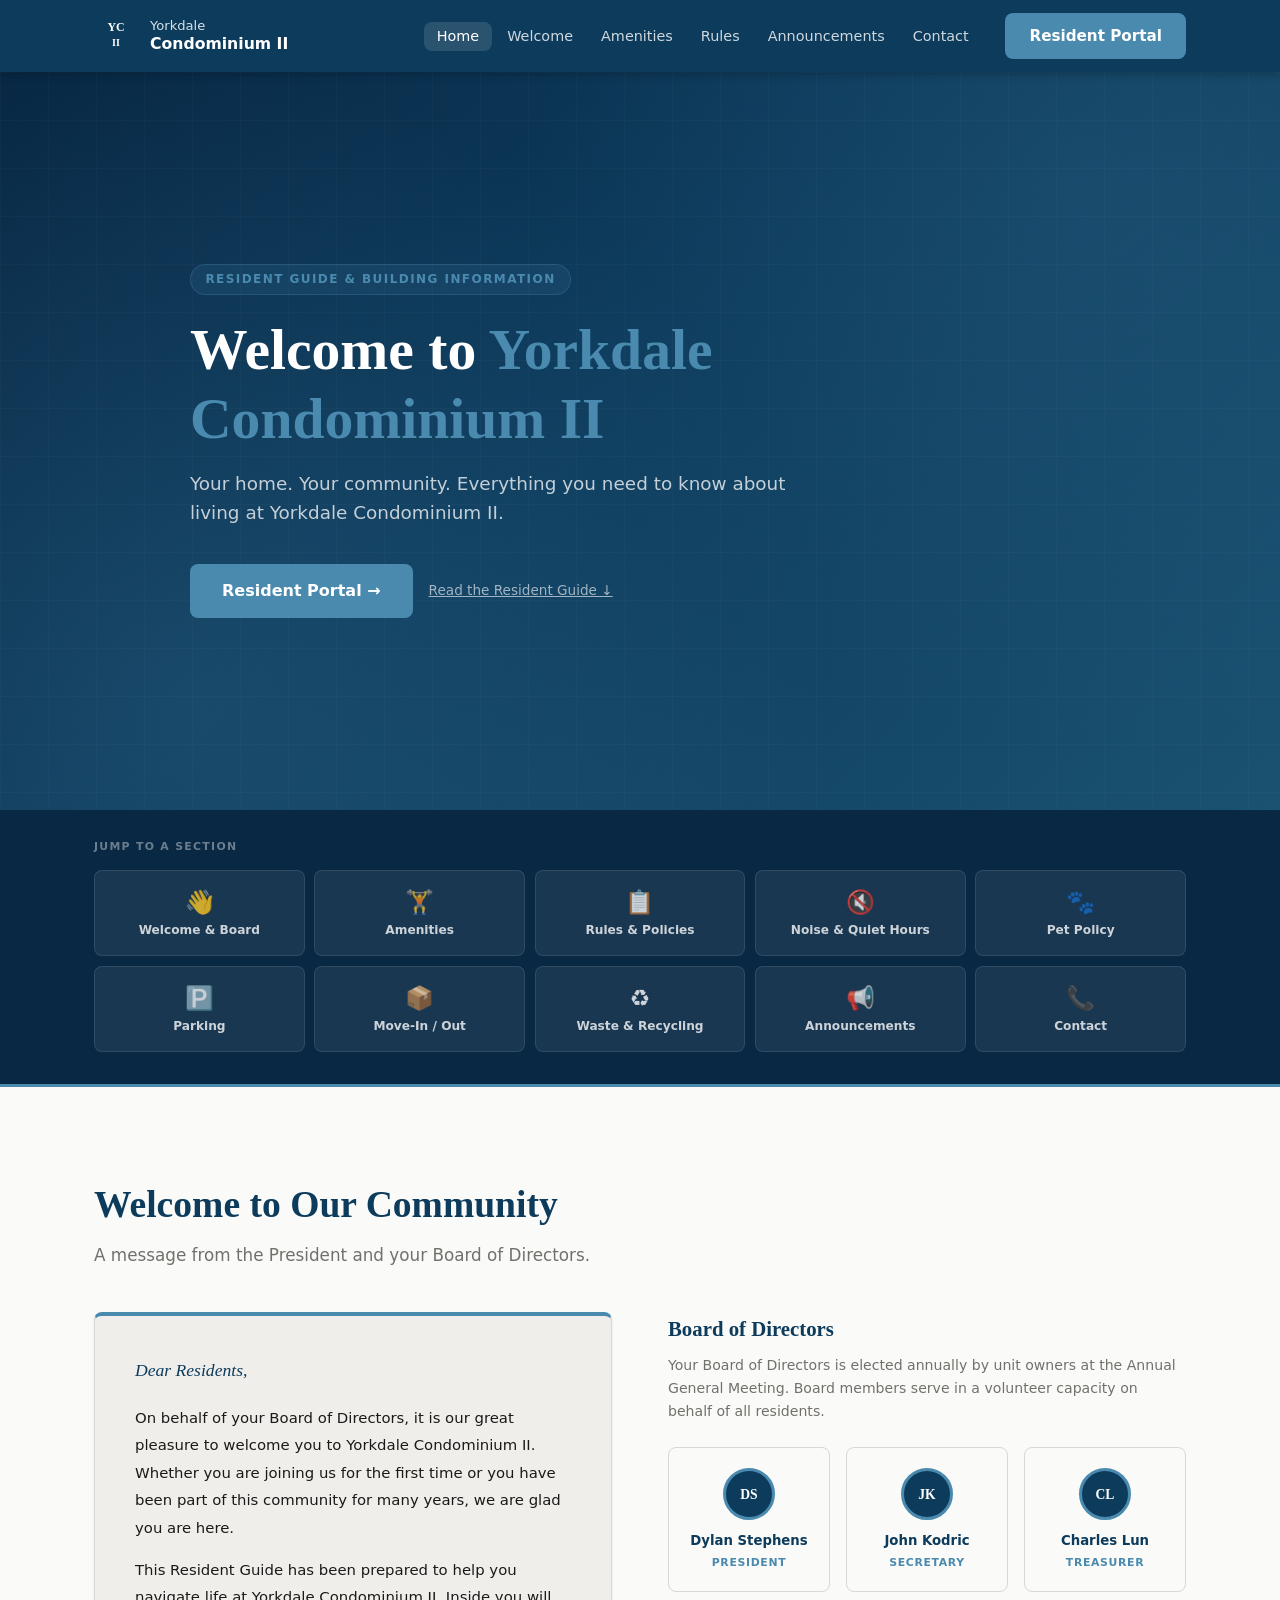
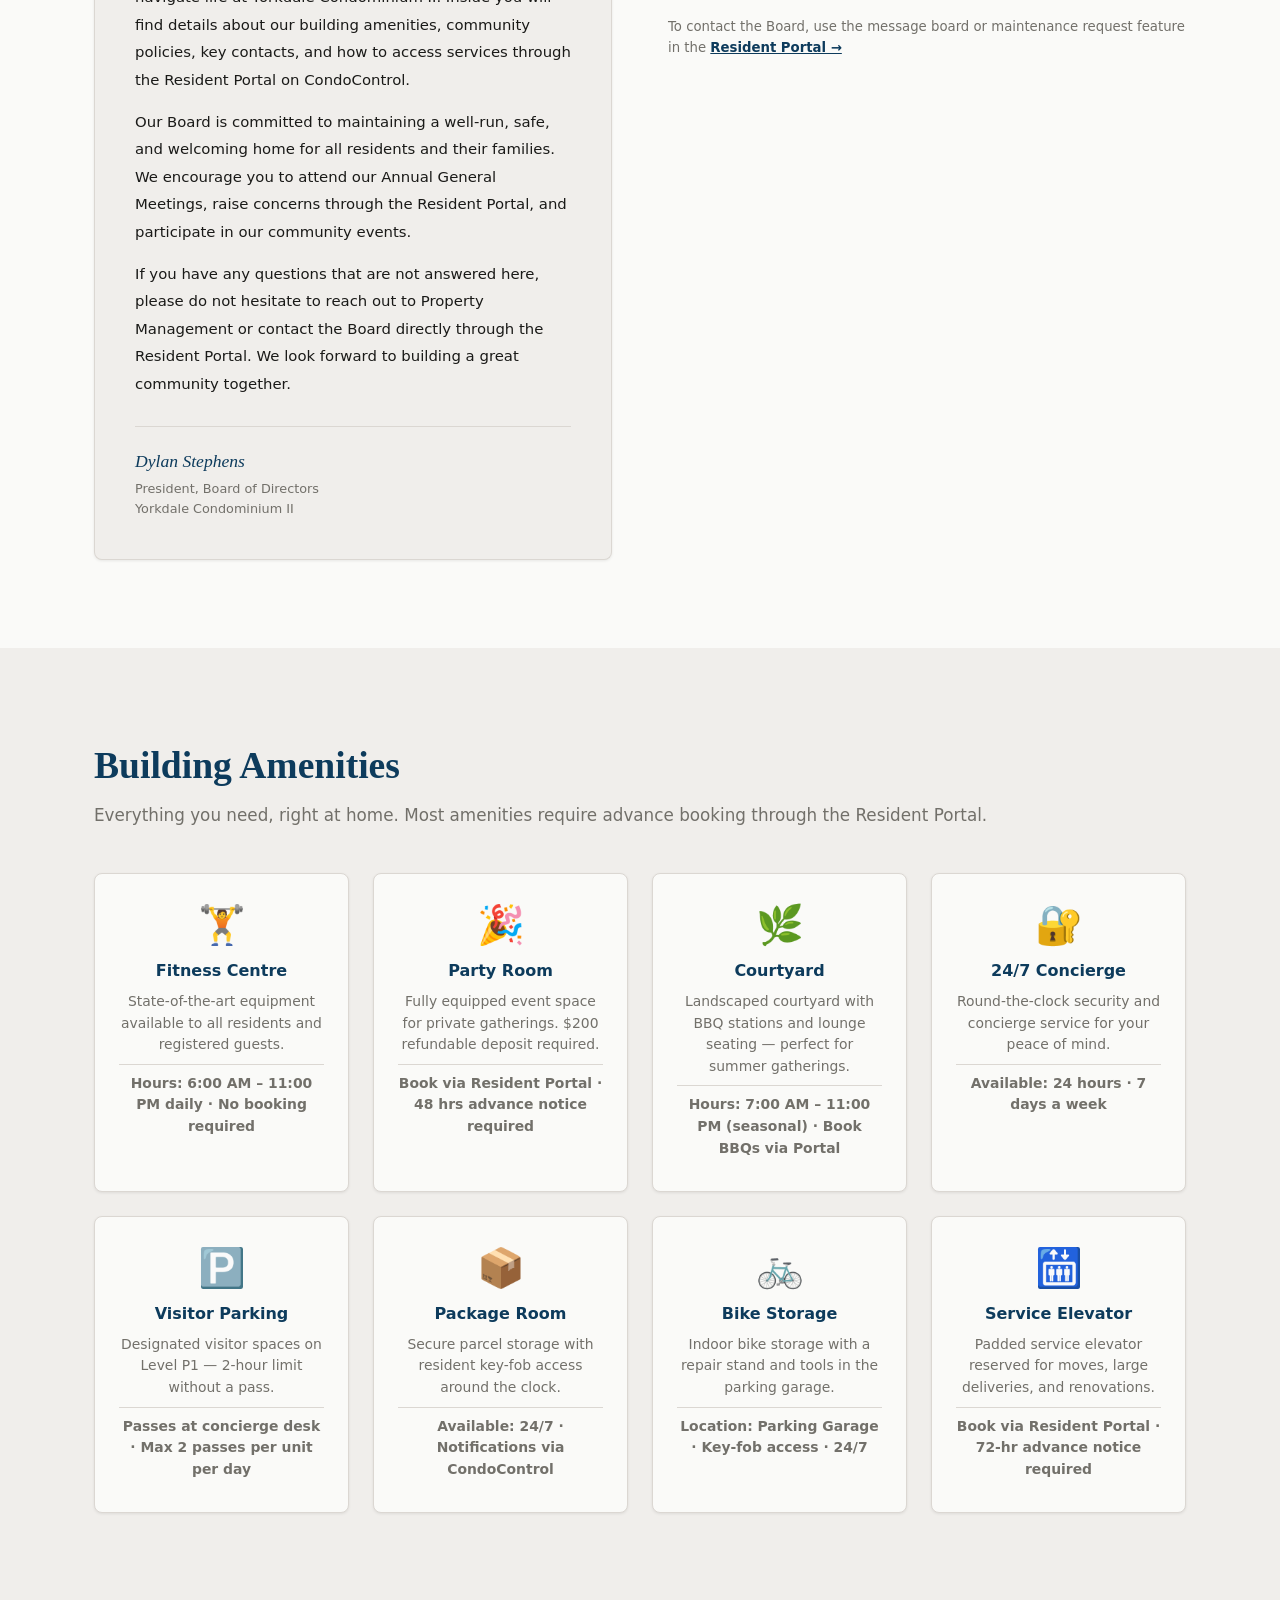
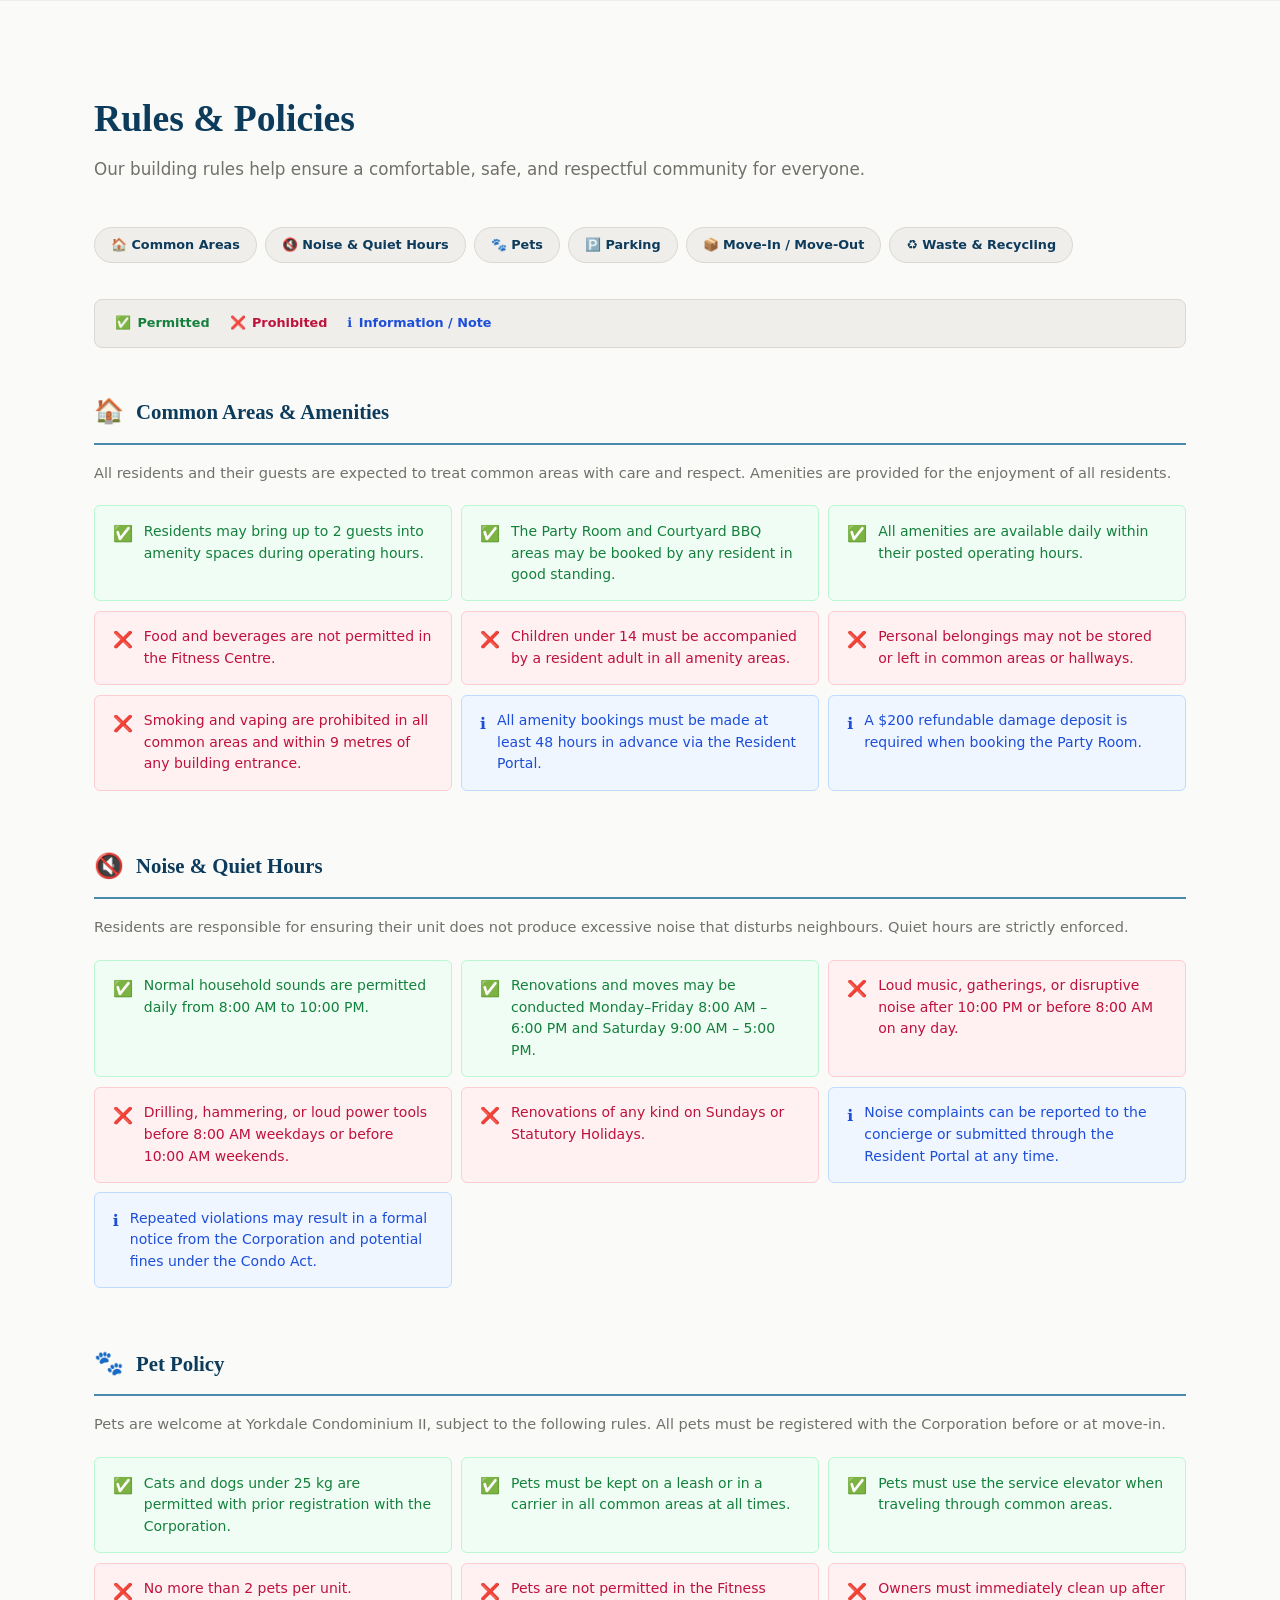
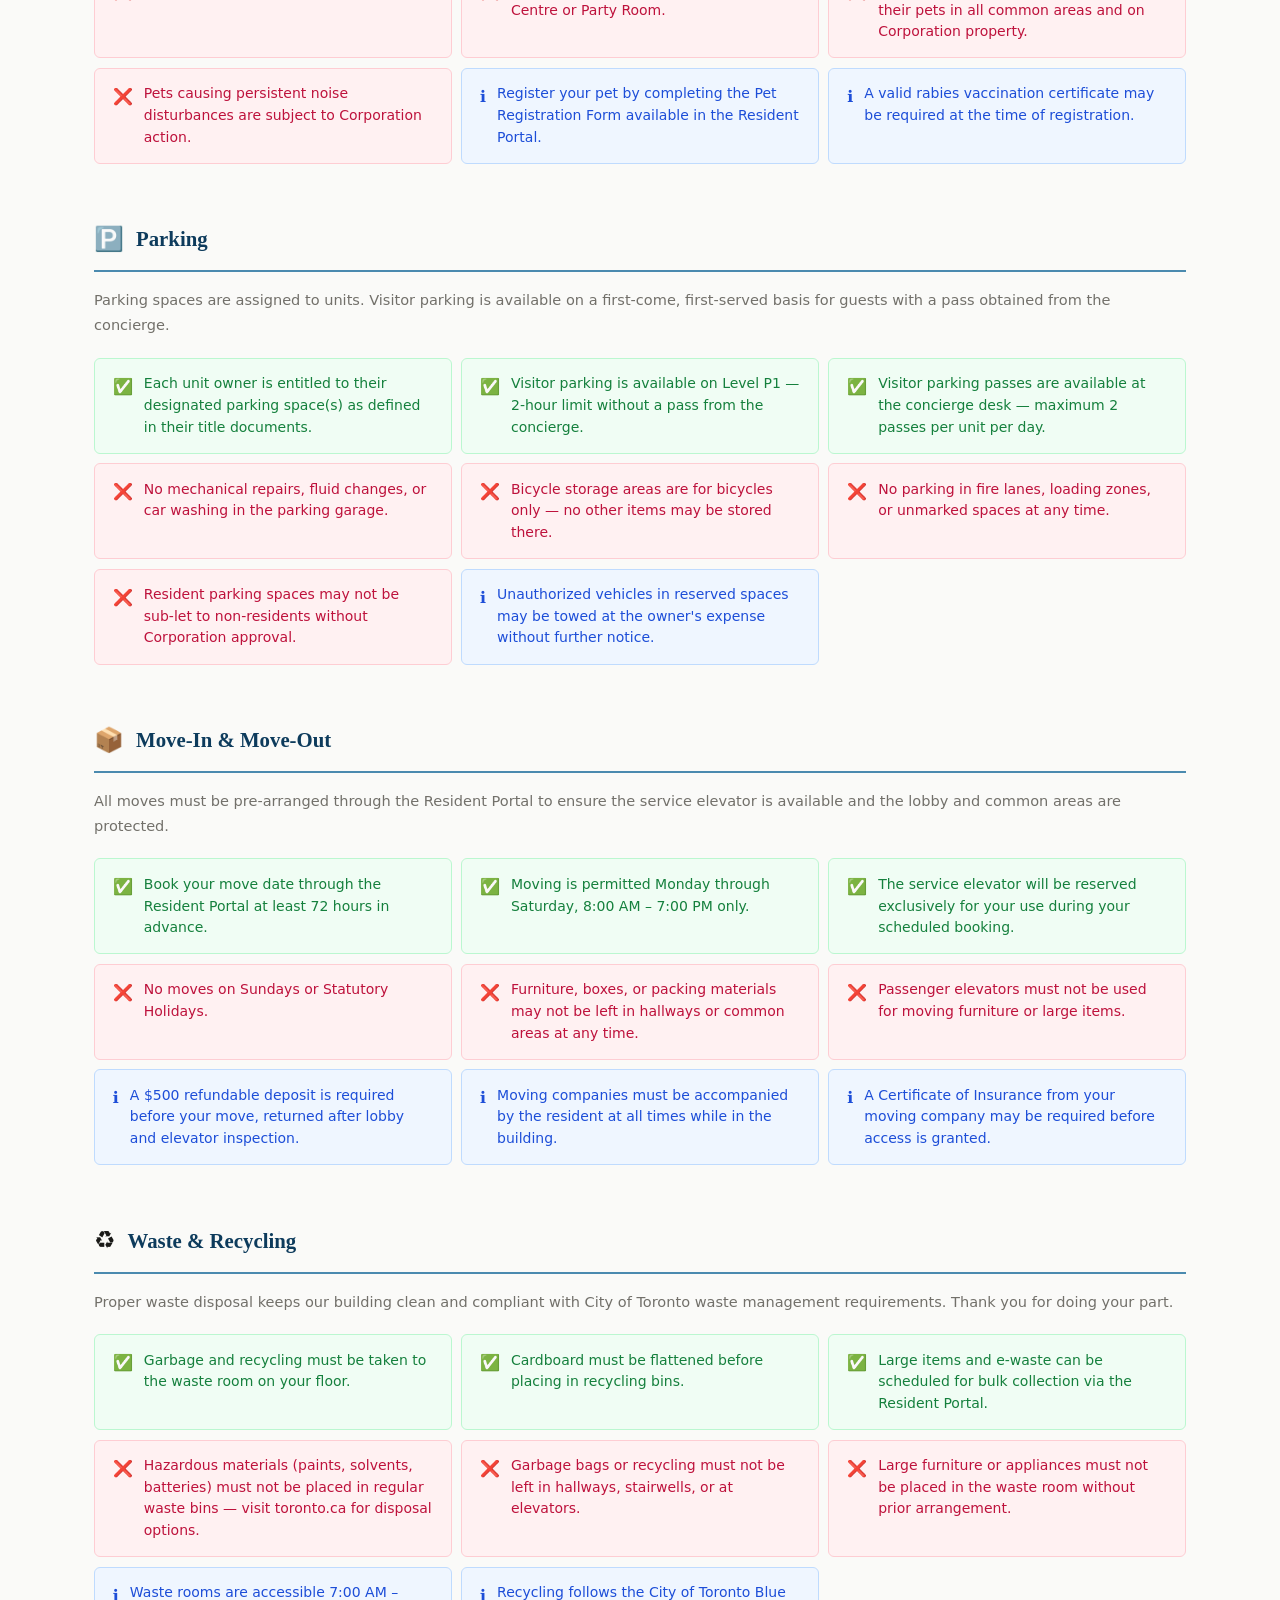
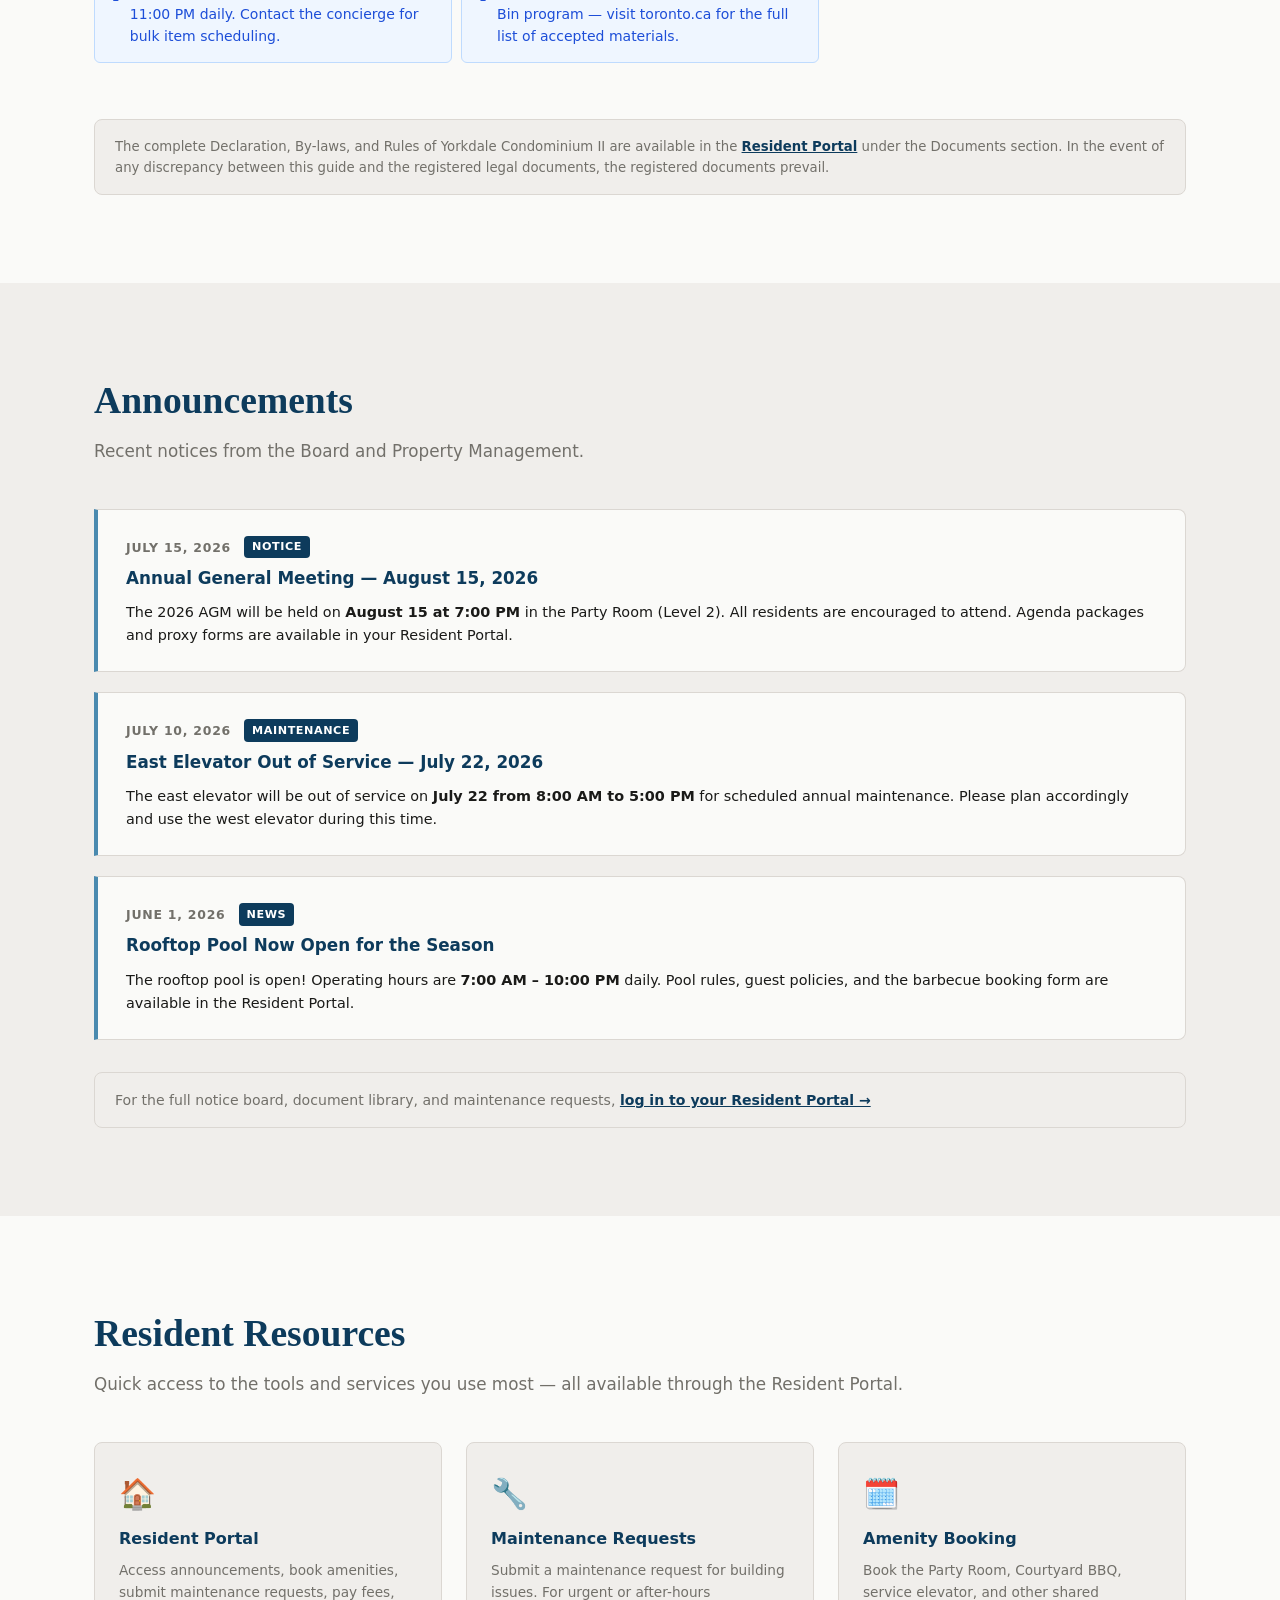
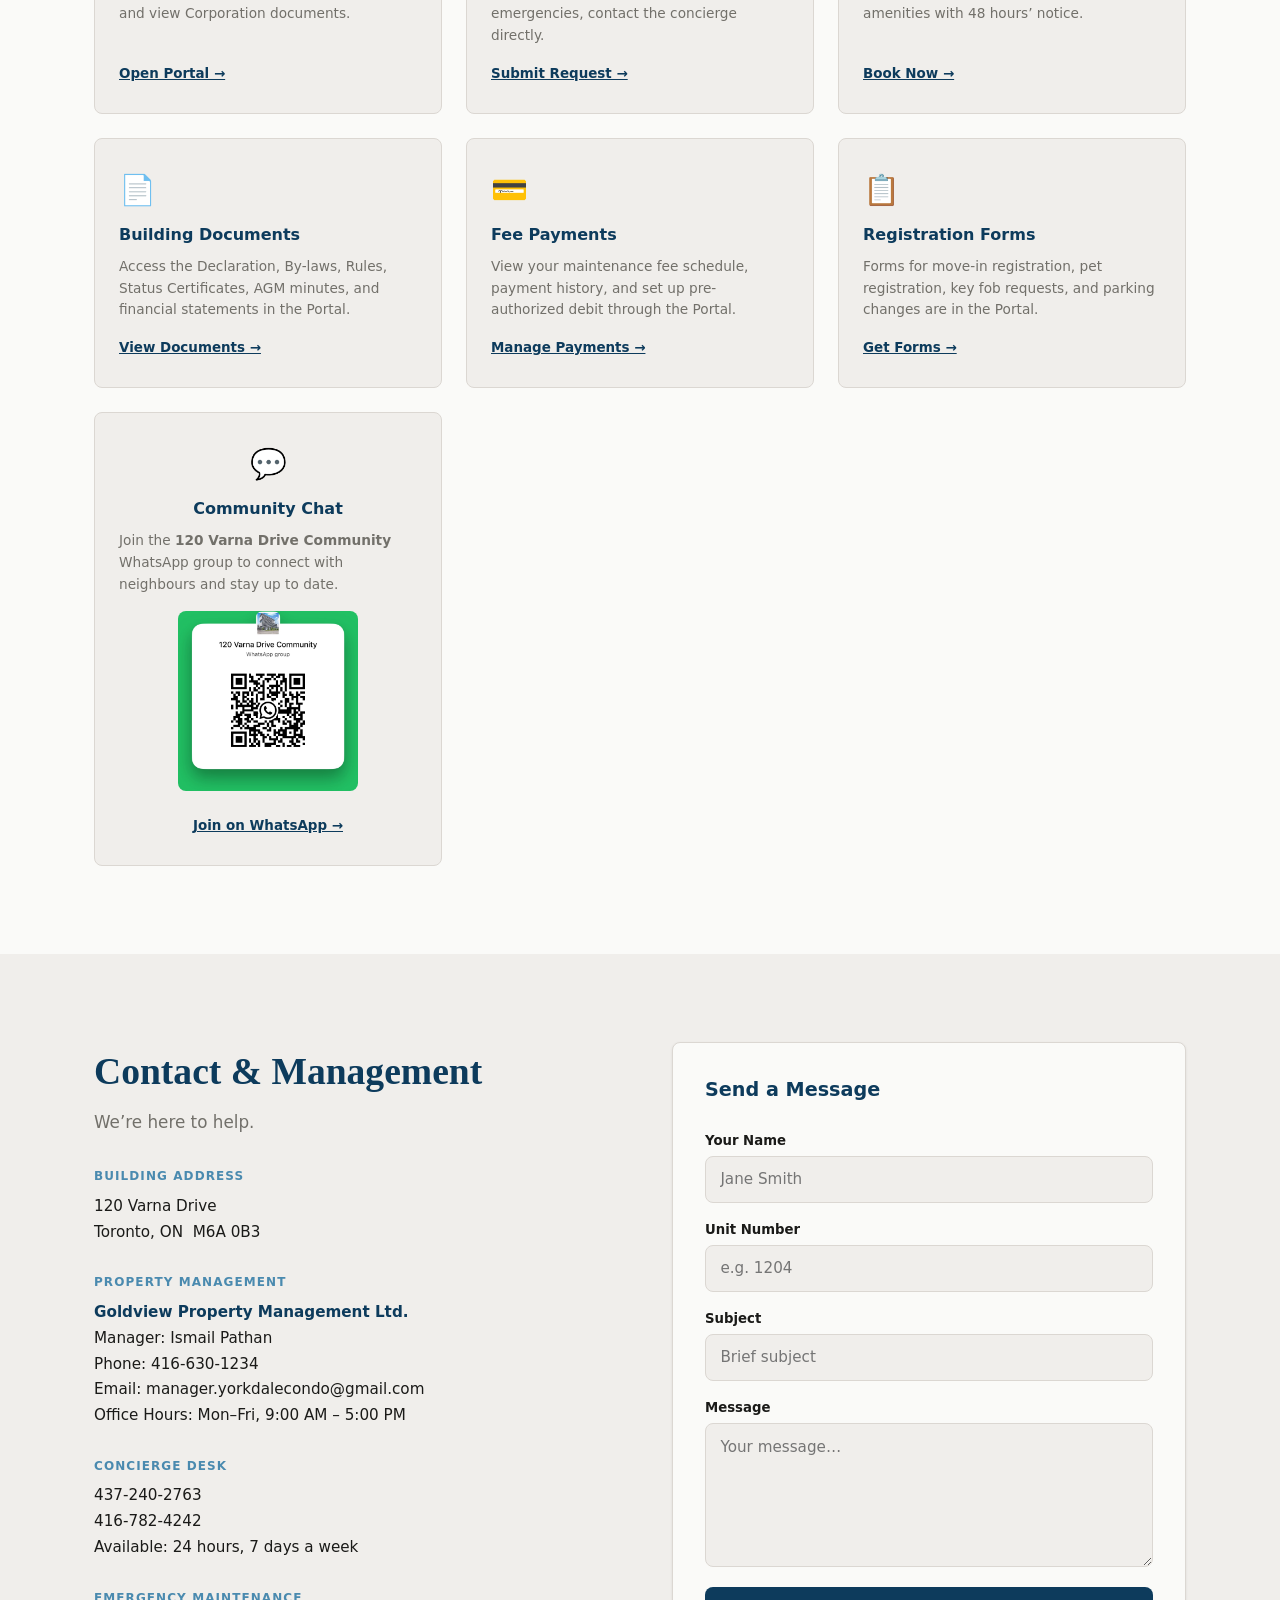
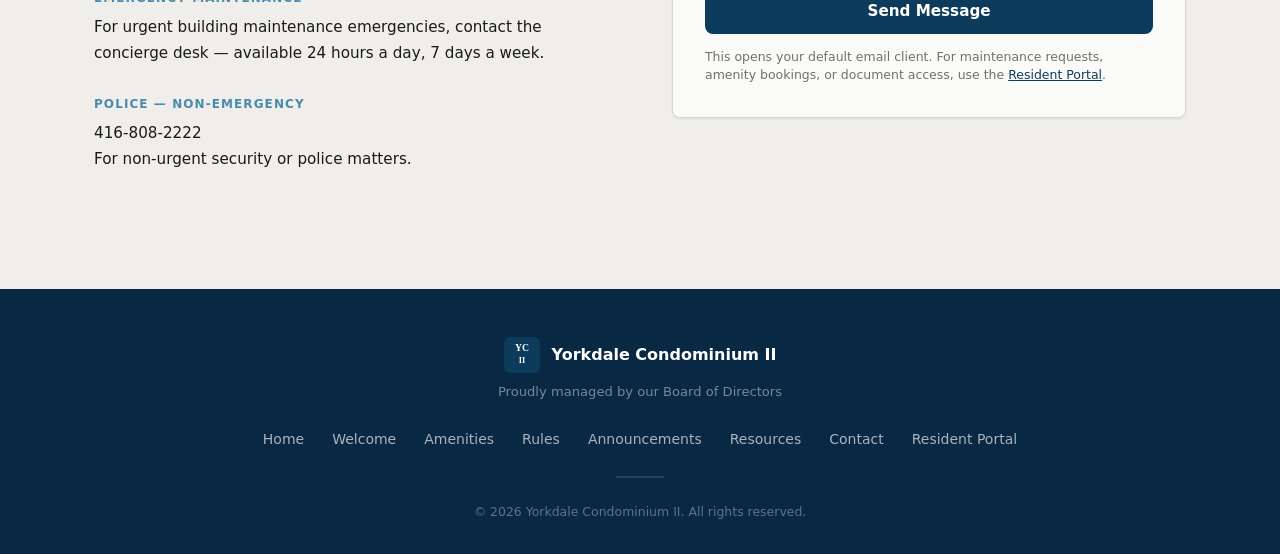
==== index.html @ 28fe871c "Add WhatsApp community group QR code to Resources section - QR image added to assets/ - New Communit" ====
<!DOCTYPE html>
<html lang="en">
<head>
  <meta charset="UTF-8">
  <meta name="viewport" content="width=device-width, initial-scale=1.0">
  <title>Yorkdale Condominium II — Resident Guide</title>
  <meta name="description" content="Official resident guide for Yorkdale Condominium II — building rules, amenities, board information, announcements, and resident portal access.">
  <link rel="stylesheet" href="css/styles.css">
</head>
<body>

  <!-- =========================================================
       HEADER / NAV
       ========================================================= -->
  <header class="site-header" id="site-header">
    <div class="container header-inner">

      <a href="#home" class="logo-link" aria-label="Yorkdale Condominium II — go to top">
        <img src="assets/logo-placeholder.svg" alt="" class="logo" width="44" height="44" aria-hidden="true">
        <span class="logo-text">Yorkdale<strong>Condominium II</strong></span>
      </a>

      <nav class="main-nav" id="main-nav" aria-label="Main navigation">
        <ul class="nav-list">
          <li><a href="#home"          class="nav-link">Home</a></li>
          <li><a href="#welcome"       class="nav-link">Welcome</a></li>
          <li><a href="#amenities"     class="nav-link">Amenities</a></li>
          <li><a href="#rules"         class="nav-link">Rules</a></li>
          <li><a href="#announcements" class="nav-link">Announcements</a></li>
          <li><a href="#contact"       class="nav-link">Contact</a></li>
        </ul>
        <a href="https://app.condocontrol.com/login"
           class="btn btn-accent portal-btn"
           id="nav-portal-btn"
           target="_blank"
           rel="noopener noreferrer">
          Resident Portal
        </a>
      </nav>

      <button class="hamburger" id="hamburger" aria-label="Toggle navigation" aria-expanded="false" aria-controls="main-nav">
        <span></span><span></span><span></span>
      </button>

    </div>
  </header>


  <!-- =========================================================
       HERO
       ========================================================= -->
  <section id="home" class="hero">
    <div class="container hero-content">
      <p class="hero-eyebrow">Resident Guide &amp; Building Information</p>
      <h1 class="hero-title">Welcome to <span>Yorkdale Condominium&nbsp;II</span></h1>
      <p class="hero-tagline">Your home. Your community. Everything you need to know about living at Yorkdale Condominium II.</p>
      <div class="hero-cta-row">
        <a href="https://app.condocontrol.com/login"
           class="btn btn-accent hero-portal-btn"
           id="hero-portal-btn"
           target="_blank"
           rel="noopener noreferrer">
          Resident Portal &rarr;
        </a>
        <a href="#welcome" class="hero-scroll-link">Read the Resident Guide &darr;</a>
      </div>
      <p class="portal-tip" id="portal-tip" hidden>
        &#128274; Tip: check &ldquo;Remember me&rdquo; on CondoControl to stay signed in automatically.
      </p>
    </div>
  </section>


  <!-- =========================================================
       PAGE INDEX (Quick Navigation)
       ========================================================= -->
  <div class="page-index">
    <div class="container">
      <p class="page-index-title">Jump to a section</p>
      <div class="index-grid">
        <a href="#welcome"      class="index-card"><span class="index-card-icon">👋</span><span>Welcome &amp; Board</span></a>
        <a href="#amenities"    class="index-card"><span class="index-card-icon">🏋️</span><span>Amenities</span></a>
        <a href="#rules"        class="index-card"><span class="index-card-icon">📋</span><span>Rules &amp; Policies</span></a>
        <a href="#noise"        class="index-card"><span class="index-card-icon">🔇</span><span>Noise &amp; Quiet Hours</span></a>
        <a href="#pets"         class="index-card"><span class="index-card-icon">🐾</span><span>Pet Policy</span></a>
        <a href="#parking"      class="index-card"><span class="index-card-icon">🅿️</span><span>Parking</span></a>
        <a href="#moving"       class="index-card"><span class="index-card-icon">📦</span><span>Move-In / Out</span></a>
        <a href="#waste"        class="index-card"><span class="index-card-icon">♻️</span><span>Waste &amp; Recycling</span></a>
        <a href="#announcements" class="index-card"><span class="index-card-icon">📢</span><span>Announcements</span></a>
        <a href="#contact"      class="index-card"><span class="index-card-icon">📞</span><span>Contact</span></a>
      </div>
    </div>
  </div>


  <!-- =========================================================
       WELCOME / PRESIDENT'S LETTER + BOARD
       ========================================================= -->
  <section id="welcome" class="section section-white">
    <div class="container">
      <h2 class="section-title">Welcome to Our Community</h2>
      <p class="section-subtitle">A message from the President and your Board of Directors.</p>

      <div class="welcome-grid">

        <!-- President's Letter -->
        <div class="president-card">
          <p class="salutation">Dear Residents,</p>
          <div class="letter-body">
            <p>On behalf of your Board of Directors, it is our great pleasure to welcome you to Yorkdale Condominium II. Whether you are joining us for the first time or you have been part of this community for many years, we are glad you are here.</p>
            <p>This Resident Guide has been prepared to help you navigate life at Yorkdale Condominium II. Inside you will find details about our building amenities, community policies, key contacts, and how to access services through the Resident Portal on CondoControl.</p>
            <p>Our Board is committed to maintaining a well-run, safe, and welcoming home for all residents and their families. We encourage you to attend our Annual General Meetings, raise concerns through the Resident Portal, and participate in our community events.</p>
            <p>If you have any questions that are not answered here, please do not hesitate to reach out to Property Management or contact the Board directly through the Resident Portal. We look forward to building a great community together.</p>
          </div>
          <div class="president-signature">
            <p class="sig-name">Dylan Stephens</p>
            <p class="sig-title">President, Board of Directors<br>Yorkdale Condominium II</p>
          </div>
        </div>

        <!-- Board of Directors -->
        <div>
          <h3 class="subsection-title">Board of Directors</h3>
          <p class="subsection-desc">Your Board of Directors is elected annually by unit owners at the Annual General Meeting. Board members serve in a volunteer capacity on behalf of all residents.</p>
          <div class="board-grid">
            <div class="board-card">
              <div class="board-avatar">DS</div>
              <h3>Dylan Stephens</h3>
              <p class="board-role">President</p>
            </div>
            <div class="board-card">
              <div class="board-avatar">JK</div>
              <h3>John Kodric</h3>
              <p class="board-role">Secretary</p>
            </div>
            <div class="board-card">
              <div class="board-avatar">CL</div>
              <h3>Charles Lun</h3>
              <p class="board-role">Treasurer</p>
            </div>
          </div>
          <p class="contact-board-note">
            To contact the Board, use the message board or maintenance request feature in the
            <a href="https://app.condocontrol.com/login" target="_blank" rel="noopener noreferrer">Resident Portal &rarr;</a>
          </p>
        </div>

      </div>
    </div>
  </section>


  <!-- =========================================================
       AMENITIES
       ========================================================= -->
  <section id="amenities" class="section section-light">
    <div class="container">
      <h2 class="section-title">Building Amenities</h2>
      <p class="section-subtitle">Everything you need, right at home. Most amenities require advance booking through the Resident Portal.</p>

      <div class="amenity-grid">

        <div class="amenity-card">
          <div class="amenity-icon">🏋️</div>
          <h3>Fitness Centre</h3>
          <p>State-of-the-art equipment available to all residents and registered guests.</p>
          <p class="amenity-hours">Hours: 6:00 AM – 11:00 PM daily · No booking required</p>
        </div>

        <div class="amenity-card">
          <div class="amenity-icon">🎉</div>
          <h3>Party Room</h3>
          <p>Fully equipped event space for private gatherings. $200 refundable deposit required.</p>
          <p class="amenity-hours">Book via Resident Portal · 48 hrs advance notice required</p>
        </div>

        <div class="amenity-card">
          <div class="amenity-icon">🌿</div>
          <h3>Courtyard</h3>
          <p>Landscaped courtyard with BBQ stations and lounge seating — perfect for summer gatherings.</p>
          <p class="amenity-hours">Hours: 7:00 AM – 11:00 PM (seasonal) · Book BBQs via Portal</p>
        </div>

        <div class="amenity-card">
          <div class="amenity-icon">🔐</div>
          <h3>24/7 Concierge</h3>
          <p>Round-the-clock security and concierge service for your peace of mind.</p>
          <p class="amenity-hours">Available: 24 hours · 7 days a week</p>
        </div>

        <div class="amenity-card">
          <div class="amenity-icon">🅿️</div>
          <h3>Visitor Parking</h3>
          <p>Designated visitor spaces on Level P1 — 2-hour limit without a pass.</p>
          <p class="amenity-hours">Passes at concierge desk · Max 2 passes per unit per day</p>
        </div>

        <div class="amenity-card">
          <div class="amenity-icon">📦</div>
          <h3>Package Room</h3>
          <p>Secure parcel storage with resident key-fob access around the clock.</p>
          <p class="amenity-hours">Available: 24/7 · Notifications via CondoControl</p>
        </div>

        <div class="amenity-card">
          <div class="amenity-icon">🚲</div>
          <h3>Bike Storage</h3>
          <p>Indoor bike storage with a repair stand and tools in the parking garage.</p>
          <p class="amenity-hours">Location: Parking Garage · Key-fob access · 24/7</p>
        </div>

        <div class="amenity-card">
          <div class="amenity-icon">🛗</div>
          <h3>Service Elevator</h3>
          <p>Padded service elevator reserved for moves, large deliveries, and renovations.</p>
          <p class="amenity-hours">Book via Resident Portal · 72-hr advance notice required</p>
        </div>

      </div>
    </div>
  </section>


  <!-- =========================================================
       RULES & POLICIES
       ========================================================= -->
  <section id="rules" class="section section-white">
    <div class="container">
      <h2 class="section-title">Rules &amp; Policies</h2>
      <p class="section-subtitle">Our building rules help ensure a comfortable, safe, and respectful community for everyone.</p>

      <!-- Policy sub-nav -->
      <nav class="policy-toc" aria-label="Jump to policy section">
        <a href="#common-areas" class="policy-toc-link">🏠 Common Areas</a>
        <a href="#noise"        class="policy-toc-link">🔇 Noise &amp; Quiet Hours</a>
        <a href="#pets"         class="policy-toc-link">🐾 Pets</a>
        <a href="#parking"      class="policy-toc-link">🅿️ Parking</a>
        <a href="#moving"       class="policy-toc-link">📦 Move-In / Move-Out</a>
        <a href="#waste"        class="policy-toc-link">♻️ Waste &amp; Recycling</a>
      </nav>

      <!-- Legend -->
      <div class="rules-legend" role="note" aria-label="Card colour legend">
        <span class="rule-legend-item allowed"><span aria-hidden="true">✅</span> Permitted</span>
        <span class="rule-legend-item prohibited"><span aria-hidden="true">❌</span> Prohibited</span>
        <span class="rule-legend-item info"><span aria-hidden="true">ℹ️</span> Information / Note</span>
      </div>

      <!-- ---- Common Areas ---- -->
      <div class="policy-group" id="common-areas">
        <div class="policy-group-header">
          <span class="policy-group-icon" aria-hidden="true">🏠</span>
          <h3 class="policy-group-title">Common Areas &amp; Amenities</h3>
        </div>
        <p>All residents and their guests are expected to treat common areas with care and respect. Amenities are provided for the enjoyment of all residents.</p>
        <div class="rules-grid">
          <div class="rule-card allowed"><span class="rule-icon" aria-hidden="true">✅</span><span>Residents may bring up to 2 guests into amenity spaces during operating hours.</span></div>
          <div class="rule-card allowed"><span class="rule-icon" aria-hidden="true">✅</span><span>The Party Room and Courtyard BBQ areas may be booked by any resident in good standing.</span></div>
          <div class="rule-card allowed"><span class="rule-icon" aria-hidden="true">✅</span><span>All amenities are available daily within their posted operating hours.</span></div>
          <div class="rule-card prohibited"><span class="rule-icon" aria-hidden="true">❌</span><span>Food and beverages are not permitted in the Fitness Centre.</span></div>
          <div class="rule-card prohibited"><span class="rule-icon" aria-hidden="true">❌</span><span>Children under 14 must be accompanied by a resident adult in all amenity areas.</span></div>
          <div class="rule-card prohibited"><span class="rule-icon" aria-hidden="true">❌</span><span>Personal belongings may not be stored or left in common areas or hallways.</span></div>
          <div class="rule-card prohibited"><span class="rule-icon" aria-hidden="true">❌</span><span>Smoking and vaping are prohibited in all common areas and within 9 metres of any building entrance.</span></div>
          <div class="rule-card info"><span class="rule-icon" aria-hidden="true">ℹ️</span><span>All amenity bookings must be made at least 48 hours in advance via the Resident Portal.</span></div>
          <div class="rule-card info"><span class="rule-icon" aria-hidden="true">ℹ️</span><span>A $200 refundable damage deposit is required when booking the Party Room.</span></div>
        </div>
      </div>

      <!-- ---- Noise ---- -->
      <div class="policy-group" id="noise">
        <div class="policy-group-header">
          <span class="policy-group-icon" aria-hidden="true">🔇</span>
          <h3 class="policy-group-title">Noise &amp; Quiet Hours</h3>
        </div>
        <p>Residents are responsible for ensuring their unit does not produce excessive noise that disturbs neighbours. Quiet hours are strictly enforced.</p>
        <div class="rules-grid">
          <div class="rule-card allowed"><span class="rule-icon" aria-hidden="true">✅</span><span>Normal household sounds are permitted daily from 8:00 AM to 10:00 PM.</span></div>
          <div class="rule-card allowed"><span class="rule-icon" aria-hidden="true">✅</span><span>Renovations and moves may be conducted Monday–Friday 8:00 AM – 6:00 PM and Saturday 9:00 AM – 5:00 PM.</span></div>
          <div class="rule-card prohibited"><span class="rule-icon" aria-hidden="true">❌</span><span>Loud music, gatherings, or disruptive noise after 10:00 PM or before 8:00 AM on any day.</span></div>
          <div class="rule-card prohibited"><span class="rule-icon" aria-hidden="true">❌</span><span>Drilling, hammering, or loud power tools before 8:00 AM weekdays or before 10:00 AM weekends.</span></div>
          <div class="rule-card prohibited"><span class="rule-icon" aria-hidden="true">❌</span><span>Renovations of any kind on Sundays or Statutory Holidays.</span></div>
          <div class="rule-card info"><span class="rule-icon" aria-hidden="true">ℹ️</span><span>Noise complaints can be reported to the concierge or submitted through the Resident Portal at any time.</span></div>
          <div class="rule-card info"><span class="rule-icon" aria-hidden="true">ℹ️</span><span>Repeated violations may result in a formal notice from the Corporation and potential fines under the Condo Act.</span></div>
        </div>
      </div>

      <!-- ---- Pets ---- -->
      <div class="policy-group" id="pets">
        <div class="policy-group-header">
          <span class="policy-group-icon" aria-hidden="true">🐾</span>
          <h3 class="policy-group-title">Pet Policy</h3>
        </div>
        <p>Pets are welcome at Yorkdale Condominium II, subject to the following rules. All pets must be registered with the Corporation before or at move-in.</p>
        <div class="rules-grid">
          <div class="rule-card allowed"><span class="rule-icon" aria-hidden="true">✅</span><span>Cats and dogs under 25 kg are permitted with prior registration with the Corporation.</span></div>
          <div class="rule-card allowed"><span class="rule-icon" aria-hidden="true">✅</span><span>Pets must be kept on a leash or in a carrier in all common areas at all times.</span></div>
          <div class="rule-card allowed"><span class="rule-icon" aria-hidden="true">✅</span><span>Pets must use the service elevator when traveling through common areas.</span></div>
          <div class="rule-card prohibited"><span class="rule-icon" aria-hidden="true">❌</span><span>No more than 2 pets per unit.</span></div>
          <div class="rule-card prohibited"><span class="rule-icon" aria-hidden="true">❌</span><span>Pets are not permitted in the Fitness Centre or Party Room.</span></div>
          <div class="rule-card prohibited"><span class="rule-icon" aria-hidden="true">❌</span><span>Owners must immediately clean up after their pets in all common areas and on Corporation property.</span></div>
          <div class="rule-card prohibited"><span class="rule-icon" aria-hidden="true">❌</span><span>Pets causing persistent noise disturbances are subject to Corporation action.</span></div>
          <div class="rule-card info"><span class="rule-icon" aria-hidden="true">ℹ️</span><span>Register your pet by completing the Pet Registration Form available in the Resident Portal.</span></div>
          <div class="rule-card info"><span class="rule-icon" aria-hidden="true">ℹ️</span><span>A valid rabies vaccination certificate may be required at the time of registration.</span></div>
        </div>
      </div>

      <!-- ---- Parking ---- -->
      <div class="policy-group" id="parking">
        <div class="policy-group-header">
          <span class="policy-group-icon" aria-hidden="true">🅿️</span>
          <h3 class="policy-group-title">Parking</h3>
        </div>
        <p>Parking spaces are assigned to units. Visitor parking is available on a first-come, first-served basis for guests with a pass obtained from the concierge.</p>
        <div class="rules-grid">
          <div class="rule-card allowed"><span class="rule-icon" aria-hidden="true">✅</span><span>Each unit owner is entitled to their designated parking space(s) as defined in their title documents.</span></div>
          <div class="rule-card allowed"><span class="rule-icon" aria-hidden="true">✅</span><span>Visitor parking is available on Level P1 — 2-hour limit without a pass from the concierge.</span></div>
          <div class="rule-card allowed"><span class="rule-icon" aria-hidden="true">✅</span><span>Visitor parking passes are available at the concierge desk — maximum 2 passes per unit per day.</span></div>
          <div class="rule-card prohibited"><span class="rule-icon" aria-hidden="true">❌</span><span>No mechanical repairs, fluid changes, or car washing in the parking garage.</span></div>
          <div class="rule-card prohibited"><span class="rule-icon" aria-hidden="true">❌</span><span>Bicycle storage areas are for bicycles only — no other items may be stored there.</span></div>
          <div class="rule-card prohibited"><span class="rule-icon" aria-hidden="true">❌</span><span>No parking in fire lanes, loading zones, or unmarked spaces at any time.</span></div>
          <div class="rule-card prohibited"><span class="rule-icon" aria-hidden="true">❌</span><span>Resident parking spaces may not be sub-let to non-residents without Corporation approval.</span></div>
          <div class="rule-card info"><span class="rule-icon" aria-hidden="true">ℹ️</span><span>Unauthorized vehicles in reserved spaces may be towed at the owner's expense without further notice.</span></div>
        </div>
      </div>

      <!-- ---- Move-In / Move-Out ---- -->
      <div class="policy-group" id="moving">
        <div class="policy-group-header">
          <span class="policy-group-icon" aria-hidden="true">📦</span>
          <h3 class="policy-group-title">Move-In &amp; Move-Out</h3>
        </div>
        <p>All moves must be pre-arranged through the Resident Portal to ensure the service elevator is available and the lobby and common areas are protected.</p>
        <div class="rules-grid">
          <div class="rule-card allowed"><span class="rule-icon" aria-hidden="true">✅</span><span>Book your move date through the Resident Portal at least 72 hours in advance.</span></div>
          <div class="rule-card allowed"><span class="rule-icon" aria-hidden="true">✅</span><span>Moving is permitted Monday through Saturday, 8:00 AM – 7:00 PM only.</span></div>
          <div class="rule-card allowed"><span class="rule-icon" aria-hidden="true">✅</span><span>The service elevator will be reserved exclusively for your use during your scheduled booking.</span></div>
          <div class="rule-card prohibited"><span class="rule-icon" aria-hidden="true">❌</span><span>No moves on Sundays or Statutory Holidays.</span></div>
          <div class="rule-card prohibited"><span class="rule-icon" aria-hidden="true">❌</span><span>Furniture, boxes, or packing materials may not be left in hallways or common areas at any time.</span></div>
          <div class="rule-card prohibited"><span class="rule-icon" aria-hidden="true">❌</span><span>Passenger elevators must not be used for moving furniture or large items.</span></div>
          <div class="rule-card info"><span class="rule-icon" aria-hidden="true">ℹ️</span><span>A $500 refundable deposit is required before your move, returned after lobby and elevator inspection.</span></div>
          <div class="rule-card info"><span class="rule-icon" aria-hidden="true">ℹ️</span><span>Moving companies must be accompanied by the resident at all times while in the building.</span></div>
          <div class="rule-card info"><span class="rule-icon" aria-hidden="true">ℹ️</span><span>A Certificate of Insurance from your moving company may be required before access is granted.</span></div>
        </div>
      </div>

      <!-- ---- Waste & Recycling ---- -->
      <div class="policy-group" id="waste">
        <div class="policy-group-header">
          <span class="policy-group-icon" aria-hidden="true">♻️</span>
          <h3 class="policy-group-title">Waste &amp; Recycling</h3>
        </div>
        <p>Proper waste disposal keeps our building clean and compliant with City of Toronto waste management requirements. Thank you for doing your part.</p>
        <div class="rules-grid">
          <div class="rule-card allowed"><span class="rule-icon" aria-hidden="true">✅</span><span>Garbage and recycling must be taken to the waste room on your floor.</span></div>
          <div class="rule-card allowed"><span class="rule-icon" aria-hidden="true">✅</span><span>Cardboard must be flattened before placing in recycling bins.</span></div>
          <div class="rule-card allowed"><span class="rule-icon" aria-hidden="true">✅</span><span>Large items and e-waste can be scheduled for bulk collection via the Resident Portal.</span></div>
          <div class="rule-card prohibited"><span class="rule-icon" aria-hidden="true">❌</span><span>Hazardous materials (paints, solvents, batteries) must not be placed in regular waste bins — visit toronto.ca for disposal options.</span></div>
          <div class="rule-card prohibited"><span class="rule-icon" aria-hidden="true">❌</span><span>Garbage bags or recycling must not be left in hallways, stairwells, or at elevators.</span></div>
          <div class="rule-card prohibited"><span class="rule-icon" aria-hidden="true">❌</span><span>Large furniture or appliances must not be placed in the waste room without prior arrangement.</span></div>
          <div class="rule-card info"><span class="rule-icon" aria-hidden="true">ℹ️</span><span>Waste rooms are accessible 7:00 AM – 11:00 PM daily. Contact the concierge for bulk item scheduling.</span></div>
          <div class="rule-card info"><span class="rule-icon" aria-hidden="true">ℹ️</span><span>Recycling follows the City of Toronto Blue Bin program — visit toronto.ca for the full list of accepted materials.</span></div>
        </div>
      </div>

      <p class="rules-note">
        The complete Declaration, By-laws, and Rules of Yorkdale Condominium II are available in the
        <a href="https://app.condocontrol.com/login" target="_blank" rel="noopener noreferrer">Resident Portal</a>
        under the Documents section. In the event of any discrepancy between this guide and the registered legal documents, the registered documents prevail.
      </p>
    </div>
  </section>


  <!-- =========================================================
       ANNOUNCEMENTS
       ========================================================= -->
  <section id="announcements" class="section section-light">
    <div class="container">
      <h2 class="section-title">Announcements</h2>
      <p class="section-subtitle">Recent notices from the Board and Property Management.</p>

      <div class="announcement-list">

        <article class="announcement-card">
          <div>
            <span class="announcement-date">July 15, 2026</span>
            <span class="announcement-badge">Notice</span>
          </div>
          <h3 class="announcement-title">Annual General Meeting &mdash; August 15, 2026</h3>
          <p>The 2026 AGM will be held on <strong>August 15 at 7:00&nbsp;PM</strong> in the Party Room (Level&nbsp;2). All residents are encouraged to attend. Agenda packages and proxy forms are available in your Resident Portal.</p>
        </article>

        <article class="announcement-card">
          <div>
            <span class="announcement-date">July 10, 2026</span>
            <span class="announcement-badge">Maintenance</span>
          </div>
          <h3 class="announcement-title">East Elevator Out of Service &mdash; July 22, 2026</h3>
          <p>The east elevator will be out of service on <strong>July 22 from 8:00&nbsp;AM to 5:00&nbsp;PM</strong> for scheduled annual maintenance. Please plan accordingly and use the west elevator during this time.</p>
        </article>

        <article class="announcement-card">
          <div>
            <span class="announcement-date">June 1, 2026</span>
            <span class="announcement-badge">News</span>
          </div>
          <h3 class="announcement-title">Rooftop Pool Now Open for the Season</h3>
          <p>The rooftop pool is open! Operating hours are <strong>7:00&nbsp;AM &ndash; 10:00&nbsp;PM</strong> daily. Pool rules, guest policies, and the barbecue booking form are available in the Resident Portal.</p>
        </article>

      </div>

      <p class="announcement-footer">
        For the full notice board, document library, and maintenance requests,
        <a href="https://app.condocontrol.com/login" target="_blank" rel="noopener noreferrer">log in to your Resident Portal &rarr;</a>
      </p>
    </div>
  </section>


  <!-- =========================================================
       RESIDENT RESOURCES
       ========================================================= -->
  <section id="resources" class="section section-white">
    <div class="container">
      <h2 class="section-title">Resident Resources</h2>
      <p class="section-subtitle">Quick access to the tools and services you use most — all available through the Resident Portal.</p>

      <div class="resources-grid">

        <div class="resource-card">
          <span class="resource-card-icon" aria-hidden="true">🏠</span>
          <h3>Resident Portal</h3>
          <p>Access announcements, book amenities, submit maintenance requests, pay fees, and view Corporation documents.</p>
          <a href="https://app.condocontrol.com/login" target="_blank" rel="noopener noreferrer" class="resource-link">Open Portal &rarr;</a>
        </div>

        <div class="resource-card">
          <span class="resource-card-icon" aria-hidden="true">🔧</span>
          <h3>Maintenance Requests</h3>
          <p>Submit a maintenance request for building issues. For urgent or after-hours emergencies, contact the concierge directly.</p>
          <a href="https://app.condocontrol.com/login" target="_blank" rel="noopener noreferrer" class="resource-link">Submit Request &rarr;</a>
        </div>

        <div class="resource-card">
          <span class="resource-card-icon" aria-hidden="true">🗓️</span>
          <h3>Amenity Booking</h3>
          <p>Book the Party Room, Courtyard BBQ, service elevator, and other shared amenities with 48 hours&rsquo; notice.</p>
          <a href="https://app.condocontrol.com/login" target="_blank" rel="noopener noreferrer" class="resource-link">Book Now &rarr;</a>
        </div>

        <div class="resource-card">
          <span class="resource-card-icon" aria-hidden="true">📄</span>
          <h3>Building Documents</h3>
          <p>Access the Declaration, By-laws, Rules, Status Certificates, AGM minutes, and financial statements in the Portal.</p>
          <a href="https://app.condocontrol.com/login" target="_blank" rel="noopener noreferrer" class="resource-link">View Documents &rarr;</a>
        </div>

        <div class="resource-card">
          <span class="resource-card-icon" aria-hidden="true">💳</span>
          <h3>Fee Payments</h3>
          <p>View your maintenance fee schedule, payment history, and set up pre-authorized debit through the Portal.</p>
          <a href="https://app.condocontrol.com/login" target="_blank" rel="noopener noreferrer" class="resource-link">Manage Payments &rarr;</a>
        </div>

        <div class="resource-card">
          <span class="resource-card-icon" aria-hidden="true">📋</span>
          <h3>Registration Forms</h3>
          <p>Forms for move-in registration, pet registration, key fob requests, and parking changes are in the Portal.</p>
          <a href="https://app.condocontrol.com/login" target="_blank" rel="noopener noreferrer" class="resource-link">Get Forms &rarr;</a>
        </div>

        <div class="resource-card community-card">
          <span class="resource-card-icon" aria-hidden="true">💬</span>
          <h3>Community Chat</h3>
          <p>Join the <strong>120 Varna Drive Community</strong> WhatsApp group to connect with neighbours and stay up to date.</p>
          <img src="assets/whatsapp-community-qr.jpg"
               alt="QR code — scan with WhatsApp camera to join the 120 Varna Drive Community group"
               class="community-qr">
          <a href="https://chat.whatsapp.com/BmztU3cJtUvJXDzAuocyjo"
             target="_blank" rel="noopener noreferrer"
             class="resource-link">Join on WhatsApp &rarr;</a>
        </div>

      </div>
    </div>
  </section>


  <!-- =========================================================
       CONTACT & MANAGEMENT
       ========================================================= -->
  <section id="contact" class="section section-light">
    <div class="container contact-grid">

      <!-- Left: info -->
      <div class="contact-info">
        <h2 class="section-title">Contact &amp; Management</h2>
        <p class="section-subtitle">We&rsquo;re here to help.</p>

        <div class="contact-block">
          <h3>Building Address</h3>
          <p>120 Varna Drive<br>Toronto, ON &nbsp;M6A 0B3</p>
        </div>

        <div class="contact-block">
          <h3>Property Management</h3>
          <p>
            <strong>Goldview Property Management Ltd.</strong><br>
            Manager: Ismail Pathan<br>
            Phone: <a href="tel:+14166301234">416-630-1234</a><br>
            Email: <a href="mailto:manager.yorkdalecondo@gmail.com">manager.yorkdalecondo@gmail.com</a><br>
            Office Hours: Mon–Fri, 9:00 AM – 5:00 PM
          </p>
        </div>

        <div class="contact-block">
          <h3>Concierge Desk</h3>
          <p>
            <a href="tel:+14372402763">437-240-2763</a><br>
            <a href="tel:+14167824242">416-782-4242</a><br>
            Available: 24 hours, 7 days a week
          </p>
        </div>

        <div class="contact-block">
          <h3>Emergency Maintenance</h3>
          <p>For urgent building maintenance emergencies, contact the concierge desk — available
          24&nbsp;hours a day, 7&nbsp;days a week.</p>
        </div>

        <div class="contact-block">
          <h3>Police — Non-Emergency</h3>
          <p><a href="tel:+14168082222">416-808-2222</a><br>
          For non-urgent security or police matters.</p>
        </div>
      </div>

      <!-- Right: contact form -->
      <div class="contact-form-wrap">
        <h3>Send a Message</h3>
        <form class="contact-form"
              id="contact-form"
              action="mailto:manager.yorkdalecondo@gmail.com"
              method="get"
              enctype="text/plain">

          <div class="form-field">
            <label for="name">Your Name</label>
            <input type="text" id="name" name="name" placeholder="Jane Smith" required autocomplete="name">
          </div>

          <div class="form-field">
            <label for="unit">Unit Number</label>
            <input type="text" id="unit" name="unit" placeholder="e.g. 1204" autocomplete="off">
          </div>

          <div class="form-field">
            <label for="subject">Subject</label>
            <input type="text" id="subject" name="subject" placeholder="Brief subject" required>
          </div>

          <div class="form-field">
            <label for="message">Message</label>
            <textarea id="message" name="body" rows="5" placeholder="Your message&hellip;" required></textarea>
          </div>

          <button type="submit" class="btn btn-primary">Send Message</button>
        </form>
        <p class="form-note">
          This opens your default email client. For maintenance requests, amenity bookings, or document access,
          use the <a href="https://app.condocontrol.com/login" target="_blank" rel="noopener noreferrer">Resident Portal</a>.
        </p>
      </div>

    </div>
  </section>


  <!-- =========================================================
       FOOTER
       ========================================================= -->
  <footer class="site-footer">
    <div class="container footer-inner">

      <div class="footer-brand">
        <img src="assets/logo-placeholder.svg" alt="" width="36" height="36" aria-hidden="true">
        Yorkdale Condominium II
      </div>

      <p class="footer-tagline">Proudly managed by our Board of Directors</p>

      <nav aria-label="Footer navigation">
        <ul class="footer-links">
          <li><a href="#home">Home</a></li>
          <li><a href="#welcome">Welcome</a></li>
          <li><a href="#amenities">Amenities</a></li>
          <li><a href="#rules">Rules</a></li>
          <li><a href="#announcements">Announcements</a></li>
          <li><a href="#resources">Resources</a></li>
          <li><a href="#contact">Contact</a></li>
          <li><a href="https://app.condocontrol.com/login" target="_blank" rel="noopener noreferrer">Resident Portal</a></li>
        </ul>
      </nav>

      <div class="footer-divider"></div>
      <p class="footer-copy">&copy; 2026 Yorkdale Condominium II. All rights reserved.</p>

    </div>
  </footer>

  <script src="js/main.js"></script>
</body>
</html>
---- css/styles.css ----
/* ============================================================
   Yorkdale Condominium II — styles.css
   ============================================================ */

:root {
  --color-primary:       #0d3b5c;
  --color-primary-dark:  #082844;
  --color-accent:        #4a8aaf;
  --color-accent-hover:  #3a7a9f;
  --color-bg:            #fafaf8;
  --color-surface:       #f0eeeb;
  --color-text:          #1a1a18;
  --color-muted:         #72706a;
  --color-border:        #dbd7d2;
  --font-heading:        'Georgia', serif;
  --font-body:           'Segoe UI', system-ui, -apple-system, sans-serif;
  --nav-height:          72px;
  --max-width:           1140px;
  --radius:              8px;
  --shadow-sm:           0 1px 3px rgba(0,0,0,0.08);
  --shadow-md:           0 4px 16px rgba(0,0,0,0.12);
  --transition:          0.2s ease;
}

/* ---- Reset ---- */
*, *::before, *::after { box-sizing: border-box; margin: 0; padding: 0; }
[hidden] { display: none !important; }
html { scroll-behavior: smooth; }
body { font-family: var(--font-body); color: var(--color-text); background: var(--color-bg); line-height: 1.6; }
img { max-width: 100%; display: block; }
a { color: inherit; text-decoration: none; }
ul { list-style: none; }
button { cursor: pointer; border: none; background: none; font: inherit; }

/* ---- Container ---- */
.container {
  width: 100%;
  max-width: var(--max-width);
  margin: 0 auto;
  padding: 0 1.5rem;
}

/* ---- Buttons ---- */
.btn {
  display: inline-block;
  padding: 0.7rem 1.5rem;
  border-radius: var(--radius);
  font-weight: 600;
  font-size: 0.95rem;
  transition: background var(--transition), transform var(--transition), box-shadow var(--transition);
  cursor: pointer;
  text-align: center;
  border: none;
}
.btn-primary { background: var(--color-primary); color: #fff; }
.btn-primary:hover { background: var(--color-primary-dark); box-shadow: var(--shadow-md); transform: translateY(-1px); }
.btn-accent  { background: var(--color-accent); color: #fff; }
.btn-accent:hover  { background: var(--color-accent-hover); box-shadow: var(--shadow-sm); }

/* ============================================================
   HEADER / NAV
   ============================================================ */
.site-header {
  position: sticky;
  top: 0;
  z-index: 100;
  background: var(--color-primary);
  box-shadow: 0 2px 8px rgba(0,0,0,0.25);
  height: var(--nav-height);
  display: flex;
  align-items: center;
  transition: box-shadow var(--transition);
}
.site-header.scrolled { box-shadow: 0 4px 20px rgba(0,0,0,0.35); }

.header-inner {
  display: flex;
  align-items: center;
  justify-content: space-between;
  height: 100%;
}

/* Logo */
.logo-link { display: flex; align-items: center; gap: 0.75rem; color: #fff; }
.logo { border-radius: 4px; flex-shrink: 0; }
.logo-text { font-size: 0.82rem; line-height: 1.3; color: rgba(255,255,255,0.85); }
.logo-text strong { font-size: 0.98rem; color: #fff; display: block; }

/* Nav */
.main-nav { display: flex; align-items: center; gap: 0.5rem; }
.nav-list { display: flex; gap: 0.15rem; margin-right: 1rem; }
.nav-link {
  color: rgba(255,255,255,0.8);
  font-size: 0.9rem;
  padding: 0.4rem 0.8rem;
  border-radius: var(--radius);
  transition: color var(--transition), background var(--transition);
}
.nav-link:hover,
.nav-link.active { color: #fff; background: rgba(255,255,255,0.12); }

/* Hamburger */
.hamburger {
  display: none;
  flex-direction: column;
  gap: 5px;
  padding: 0.5rem;
  border-radius: var(--radius);
  transition: background var(--transition);
}
.hamburger:hover { background: rgba(255,255,255,0.12); }
.hamburger span {
  display: block;
  width: 24px;
  height: 2px;
  background: #fff;
  border-radius: 2px;
  transition: transform 0.3s, opacity 0.3s;
}
body.nav-open .hamburger span:nth-child(1) { transform: translateY(7px) rotate(45deg); }
body.nav-open .hamburger span:nth-child(2) { opacity: 0; }
body.nav-open .hamburger span:nth-child(3) { transform: translateY(-7px) rotate(-45deg); }

/* ============================================================
   HERO
   ============================================================ */
.hero {
  position: relative;
  min-height: 82vh;
  display: flex;
  align-items: center;
  background: linear-gradient(135deg, #082844 0%, #0d3b5c 45%, #1a5272 100%);
  overflow: hidden;
}
.hero::before {
  content: '';
  position: absolute;
  inset: 0;
  background-image:
    radial-gradient(circle at 15% 85%, rgba(74,138,175,0.2) 0%, transparent 50%),
    radial-gradient(circle at 85% 15%, rgba(74,138,175,0.14) 0%, transparent 45%);
}
.hero::after {
  content: '';
  position: absolute;
  inset: 0;
  background-image: linear-gradient(rgba(255,255,255,0.02) 1px, transparent 1px),
                    linear-gradient(90deg, rgba(255,255,255,0.02) 1px, transparent 1px);
  background-size: 48px 48px;
}
.hero-content {
  position: relative;
  z-index: 1;
  max-width: 900px;
  color: #fff;
  padding: 4rem 0;
}
.hero-title {
  font-family: var(--font-heading);
  font-size: clamp(2.1rem, 5vw, 3.6rem);
  line-height: 1.2;
  margin-bottom: 1rem;
  color: #fff;
}
.hero-title span { color: var(--color-accent); }
.hero-tagline { font-size: 1.15rem; color: rgba(255,255,255,0.75); margin-bottom: 2.25rem; max-width: 640px; }
.hero-cta-row { display: flex; align-items: center; gap: 1rem; flex-wrap: wrap; }
.hero-portal-btn { font-size: 1rem; padding: 0.9rem 2rem; }
.hero-scroll-link { font-size: 0.85rem; color: rgba(255,255,255,0.6); text-decoration: underline; transition: color var(--transition); }
.hero-scroll-link:hover { color: var(--color-accent); }
.portal-tip {
  margin-top: 1.25rem;
  font-size: 0.82rem;
  color: rgba(255,255,255,0.65);
  background: rgba(255,255,255,0.08);
  padding: 0.5rem 0.85rem;
  border-radius: var(--radius);
  display: inline-flex;
  align-items: center;
  gap: 0.4rem;
  border: 1px solid rgba(255,255,255,0.12);
}

/* ============================================================
   SECTIONS (shared)
   ============================================================ */
.section { padding: 5.5rem 0; }
.section-light { background: var(--color-surface); }
.section-white { background: var(--color-bg); }
.section-title {
  font-family: var(--font-heading);
  font-size: clamp(1.7rem, 3vw, 2.35rem);
  color: var(--color-primary);
  margin-bottom: 0.4rem;
}
.section-subtitle { font-size: 1.05rem; color: var(--color-muted); margin-bottom: 2.75rem; }

/* ============================================================
   AMENITIES
   ============================================================ */
.amenity-grid {
  display: grid;
  grid-template-columns: repeat(auto-fill, minmax(230px, 1fr));
  gap: 1.5rem;
}
.amenity-card {
  background: var(--color-bg);
  border-radius: var(--radius);
  padding: 2rem 1.5rem;
  box-shadow: var(--shadow-sm);
  border: 1px solid var(--color-border);
  text-align: center;
  transition: box-shadow var(--transition), transform var(--transition);
}
.amenity-card:hover { box-shadow: var(--shadow-md); transform: translateY(-4px); }
.amenity-icon { font-size: 2.4rem; margin-bottom: 0.85rem; line-height: 1; }
.amenity-card h3 { font-size: 1rem; font-weight: 700; color: var(--color-primary); margin-bottom: 0.45rem; }
.amenity-card p  { font-size: 0.87rem; color: var(--color-muted); line-height: 1.55; }

/* ============================================================
   ANNOUNCEMENTS
   ============================================================ */
.announcement-list { display: flex; flex-direction: column; gap: 1.25rem; margin-bottom: 2rem; }
.announcement-card {
  background: var(--color-bg);
  border: 1px solid var(--color-border);
  border-left: 4px solid var(--color-accent);
  border-radius: 0 var(--radius) var(--radius) 0;
  padding: 1.5rem 1.75rem;
  transition: box-shadow var(--transition);
}
.announcement-card:hover { box-shadow: var(--shadow-sm); }
.announcement-date {
  font-size: 0.78rem;
  font-weight: 700;
  text-transform: uppercase;
  letter-spacing: 0.06em;
  color: var(--color-muted);
}
.announcement-badge {
  display: inline-block;
  font-size: 0.7rem;
  font-weight: 700;
  text-transform: uppercase;
  letter-spacing: 0.05em;
  background: var(--color-primary);
  color: #fff;
  border-radius: 4px;
  padding: 0.15rem 0.5rem;
  margin-left: 0.5rem;
  vertical-align: middle;
}
.announcement-title { font-size: 1.05rem; font-weight: 700; color: var(--color-primary); margin: 0.35rem 0 0.6rem; }
.announcement-card p { font-size: 0.9rem; color: var(--color-text); line-height: 1.6; }
.announcement-footer {
  font-size: 0.88rem;
  color: var(--color-muted);
  padding: 1rem 1.25rem;
  background: var(--color-surface);
  border-radius: var(--radius);
  border: 1px solid var(--color-border);
}
.announcement-footer a { color: var(--color-primary); text-decoration: underline; font-weight: 600; }
.announcement-footer a:hover { color: var(--color-accent); }

/* ============================================================
   CONTACT
   ============================================================ */
.contact-grid {
  display: grid;
  grid-template-columns: 1fr 1fr;
  gap: 4rem;
  align-items: start;
}
.contact-info .section-title { margin-bottom: 0.4rem; }
.contact-info .section-subtitle { margin-bottom: 2rem; }
.contact-block { margin-bottom: 1.75rem; }
.contact-block h3 {
  font-size: 0.75rem;
  font-weight: 700;
  text-transform: uppercase;
  letter-spacing: 0.09em;
  color: var(--color-accent);
  margin-bottom: 0.45rem;
}
.contact-block p { font-size: 0.95rem; color: var(--color-text); line-height: 1.7; }
.contact-block a:hover { text-decoration: underline; }
.contact-block strong { color: var(--color-primary); }

/* Contact form */
.contact-form-wrap {
  background: var(--color-bg);
  border: 1px solid var(--color-border);
  border-radius: var(--radius);
  padding: 2rem;
  box-shadow: var(--shadow-sm);
}
.contact-form-wrap h3 { font-size: 1.2rem; font-weight: 700; color: var(--color-primary); margin-bottom: 1.5rem; }
.contact-form { display: flex; flex-direction: column; gap: 1rem; }
.form-field { display: flex; flex-direction: column; gap: 0.3rem; }
.form-field label { font-size: 0.83rem; font-weight: 600; color: var(--color-text); }
.contact-form input,
.contact-form textarea,
.contact-form select {
  width: 100%;
  padding: 0.65rem 0.9rem;
  border: 1px solid var(--color-border);
  border-radius: var(--radius);
  font: inherit;
  font-size: 0.95rem;
  color: var(--color-text);
  background: var(--color-surface);
  transition: border-color var(--transition), box-shadow var(--transition);
}
.contact-form input:focus,
.contact-form textarea:focus,
.contact-form select:focus {
  outline: none;
  border-color: var(--color-primary);
  background: #fff;
  box-shadow: 0 0 0 3px rgba(13,59,92,0.12);
}
.contact-form textarea { resize: vertical; min-height: 120px; }
.contact-form .btn { margin-top: 0.25rem; width: 100%; }
.form-note { margin-top: 0.85rem; font-size: 0.78rem; color: var(--color-muted); line-height: 1.5; }
.form-note a { color: var(--color-primary); text-decoration: underline; }

/* ============================================================
   FOOTER
   ============================================================ */
.site-footer { background: var(--color-primary-dark); padding: 3rem 0 2rem; }
.footer-inner { display: flex; flex-direction: column; align-items: center; gap: 1.5rem; text-align: center; }
.footer-brand { display: flex; align-items: center; gap: 0.75rem; color: #fff; font-weight: 700; font-size: 1rem; }
.footer-tagline { font-size: 0.82rem; color: rgba(255,255,255,0.45); margin-top: -1rem; }
.footer-links { display: flex; flex-wrap: wrap; justify-content: center; gap: 0.25rem 1.75rem; }
.footer-links a { font-size: 0.875rem; color: rgba(255,255,255,0.65); transition: color var(--transition); }
.footer-links a:hover { color: var(--color-accent); }
.footer-divider { width: 48px; height: 2px; background: rgba(255,255,255,0.12); border-radius: 2px; }
.footer-copy { font-size: 0.78rem; color: rgba(255,255,255,0.35); }

/* ============================================================
   SCROLL MARGIN (sticky nav offset)
   ============================================================ */
.section { scroll-margin-top: var(--nav-height); }
.policy-group { scroll-margin-top: calc(var(--nav-height) + 1rem); }

/* ============================================================
   HERO — EYEBROW LABEL
   ============================================================ */
.hero-eyebrow {
  display: inline-block;
  font-size: 0.75rem;
  font-weight: 700;
  text-transform: uppercase;
  letter-spacing: 0.12em;
  color: var(--color-accent);
  background: rgba(74,138,175,0.14);
  border: 1px solid rgba(74,138,175,0.28);
  border-radius: 2rem;
  padding: 0.3rem 0.9rem;
  margin-bottom: 1.25rem;
}

/* ============================================================
   PAGE INDEX (Quick Navigation)
   ============================================================ */
.page-index {
  background: var(--color-primary-dark);
  padding: 1.75rem 0 2rem;
  border-bottom: 3px solid var(--color-accent);
}
.page-index-title {
  font-size: 0.68rem;
  font-weight: 700;
  text-transform: uppercase;
  letter-spacing: 0.12em;
  color: rgba(255,255,255,0.4);
  margin-bottom: 0.9rem;
}
.index-grid {
  display: grid;
  grid-template-columns: repeat(5, 1fr);
  gap: 0.6rem;
}
.index-card {
  display: flex;
  flex-direction: column;
  align-items: center;
  gap: 0.4rem;
  padding: 1rem 0.6rem;
  background: rgba(255,255,255,0.07);
  border: 1px solid rgba(255,255,255,0.1);
  border-radius: var(--radius);
  color: rgba(255,255,255,0.78);
  text-align: center;
  font-size: 0.76rem;
  font-weight: 600;
  line-height: 1.3;
  transition: background var(--transition), color var(--transition), transform var(--transition);
}
.index-card:hover { background: rgba(255,255,255,0.15); color: #fff; transform: translateY(-2px); }
.index-card-icon { font-size: 1.45rem; }

/* ============================================================
   WELCOME SECTION
   ============================================================ */
.welcome-grid {
  display: grid;
  grid-template-columns: 1fr 1fr;
  gap: 3.5rem;
  align-items: start;
}
.president-card {
  background: var(--color-surface);
  border: 1px solid var(--color-border);
  border-top: 4px solid var(--color-accent);
  border-radius: var(--radius);
  padding: 2.5rem;
  box-shadow: var(--shadow-sm);
}
.president-card .salutation {
  font-family: var(--font-heading);
  font-size: 1.1rem;
  font-style: italic;
  color: var(--color-primary);
  margin-bottom: 1.25rem;
}
.president-card .letter-body { font-size: 0.93rem; color: var(--color-text); line-height: 1.85; }
.president-card .letter-body p + p { margin-top: 0.9rem; }
.president-signature { margin-top: 1.75rem; padding-top: 1.25rem; border-top: 1px solid var(--color-border); }
.president-signature .sig-name { font-family: var(--font-heading); font-size: 1.1rem; font-style: italic; color: var(--color-primary); }
.president-signature .sig-title { font-size: 0.8rem; color: var(--color-muted); margin-top: 0.25rem; line-height: 1.55; }

.subsection-title { font-family: var(--font-heading); font-size: 1.3rem; color: var(--color-primary); margin-bottom: 0.5rem; }
.subsection-desc { font-size: 0.88rem; color: var(--color-muted); line-height: 1.65; margin-bottom: 1.5rem; }

/* Board cards */
.board-grid {
  display: grid;
  grid-template-columns: repeat(auto-fill, minmax(120px, 1fr));
  gap: 1rem;
  margin-bottom: 1.5rem;
}
.board-card {
  background: var(--color-bg);
  border: 1px solid var(--color-border);
  border-radius: var(--radius);
  padding: 1.25rem 0.85rem;
  text-align: center;
  transition: box-shadow var(--transition);
}
.board-card:hover { box-shadow: var(--shadow-sm); }
.board-avatar {
  width: 52px;
  height: 52px;
  border-radius: 50%;
  background: var(--color-primary);
  color: #fff;
  display: flex;
  align-items: center;
  justify-content: center;
  font-size: 0.85rem;
  font-weight: 700;
  font-family: var(--font-heading);
  margin: 0 auto 0.75rem;
  border: 3px solid var(--color-accent);
}
.board-card h3 { font-size: 0.83rem; font-weight: 700; color: var(--color-primary); line-height: 1.35; }
.board-card .board-role {
  font-size: 0.68rem;
  color: var(--color-accent);
  font-weight: 700;
  text-transform: uppercase;
  letter-spacing: 0.06em;
  margin-top: 0.2rem;
}
.contact-board-note { font-size: 0.83rem; color: var(--color-muted); line-height: 1.6; }
.contact-board-note a { color: var(--color-primary); font-weight: 700; text-decoration: underline; }

/* Amenity hours tag */
.amenity-hours {
  font-size: 0.74rem;
  color: var(--color-accent);
  font-weight: 600;
  margin-top: 0.5rem;
  padding-top: 0.5rem;
  border-top: 1px solid var(--color-border);
  line-height: 1.45;
}

/* ============================================================
   RULES & POLICIES
   ============================================================ */
.policy-toc { display: flex; flex-wrap: wrap; gap: 0.5rem; margin-bottom: 2.25rem; }
.policy-toc-link {
  display: inline-block;
  padding: 0.42rem 1rem;
  border-radius: 2rem;
  background: var(--color-surface);
  border: 1px solid var(--color-border);
  font-size: 0.8rem;
  font-weight: 600;
  color: var(--color-primary);
  transition: background var(--transition), color var(--transition), border-color var(--transition);
}
.policy-toc-link:hover { background: var(--color-primary); color: #fff; border-color: var(--color-primary); }

.rules-legend {
  display: flex;
  flex-wrap: wrap;
  gap: 1.25rem;
  margin-bottom: 2.75rem;
  padding: 0.85rem 1.25rem;
  background: var(--color-surface);
  border: 1px solid var(--color-border);
  border-radius: var(--radius);
}
.rule-legend-item { display: flex; align-items: center; gap: 0.4rem; font-size: 0.8rem; font-weight: 700; }
.rule-legend-item.allowed  { color: #15803d; }
.rule-legend-item.prohibited { color: #be123c; }
.rule-legend-item.info     { color: #1d4ed8; }

.policy-group { margin-bottom: 3.5rem; }
.policy-group-header {
  display: flex;
  align-items: center;
  gap: 0.75rem;
  padding-bottom: 0.75rem;
  border-bottom: 2px solid var(--color-accent);
  margin-bottom: 1rem;
}
.policy-group-icon { font-size: 1.5rem; }
.policy-group-title { font-family: var(--font-heading); font-size: 1.3rem; color: var(--color-primary); }
.policy-group > p { font-size: 0.91rem; color: var(--color-muted); margin-bottom: 1.25rem; line-height: 1.7; }

.rules-grid {
  display: grid;
  grid-template-columns: repeat(auto-fill, minmax(300px, 1fr));
  gap: 0.6rem;
}
.rule-card {
  display: flex;
  align-items: flex-start;
  gap: 0.7rem;
  padding: 0.9rem 1.1rem;
  border-radius: calc(var(--radius) - 2px);
  border: 1px solid;
  font-size: 0.875rem;
  line-height: 1.55;
}
.rule-card .rule-icon { font-size: 1rem; flex-shrink: 0; margin-top: 0.1rem; }
.rule-card.allowed    { background: #f0fdf4; border-color: #bbf7d0; color: #15803d; }
.rule-card.prohibited { background: #fff1f2; border-color: #fecdd3; color: #be123c; }
.rule-card.info       { background: #eff6ff; border-color: #bfdbfe; color: #1d4ed8; }

.rules-note {
  margin-top: 1rem;
  font-size: 0.83rem;
  color: var(--color-muted);
  background: var(--color-surface);
  border: 1px solid var(--color-border);
  border-radius: var(--radius);
  padding: 1rem 1.25rem;
  line-height: 1.6;
}
.rules-note a { color: var(--color-primary); font-weight: 700; text-decoration: underline; }

/* ============================================================
   RESIDENT RESOURCES
   ============================================================ */
.resources-grid {
  display: grid;
  grid-template-columns: repeat(auto-fill, minmax(260px, 1fr));
  gap: 1.5rem;
}
.resource-card {
  background: var(--color-surface);
  border: 1px solid var(--color-border);
  border-radius: var(--radius);
  padding: 1.75rem 1.5rem;
  display: flex;
  flex-direction: column;
  gap: 0.5rem;
  transition: box-shadow var(--transition), transform var(--transition);
}
.resource-card:hover { box-shadow: var(--shadow-md); transform: translateY(-3px); }
.resource-card-icon { font-size: 1.85rem; }
.resource-card h3 { font-size: 1rem; font-weight: 700; color: var(--color-primary); }
.resource-card p { font-size: 0.855rem; color: var(--color-muted); line-height: 1.6; flex-grow: 1; }
.resource-link {
  display: inline-flex;
  align-items: center;
  font-size: 0.84rem;
  font-weight: 700;
  color: var(--color-primary);
  margin-top: 0.5rem;
  text-decoration: underline;
  transition: color var(--transition);
}
.resource-link:hover { color: var(--color-accent); }

.community-card { align-items: center; text-align: center; }
.community-card p { text-align: left; }
.community-qr {
  width: 180px;
  height: 180px;
  object-fit: cover;
  object-position: center 46%;
  border-radius: var(--radius);
  display: block;
  margin: 0.5rem auto;
}

/* ============================================================
   PRINT STYLES
   ============================================================ */
@media print {
  .site-header,
  .hamburger,
  .hero-cta-row,
  .portal-tip,
  .hero-eyebrow,
  .page-index,
  .contact-form-wrap,
  .announcement-footer,
  .resources-grid { display: none !important; }

  body { font-size: 11pt; color: #000; background: #fff; }

  .hero {
    min-height: auto;
    padding: 2cm 0 1.5cm;
    background: #0d3b5c !important;
    -webkit-print-color-adjust: exact;
    print-color-adjust: exact;
  }
  .hero-title  { font-size: 22pt; }
  .hero-tagline { font-size: 11pt; }

  .section { padding: 1.2cm 0; }

  .rule-card.allowed    { background: #f0fdf4 !important; -webkit-print-color-adjust: exact; print-color-adjust: exact; }
  .rule-card.prohibited { background: #fff1f2 !important; -webkit-print-color-adjust: exact; print-color-adjust: exact; }
  .rule-card.info       { background: #eff6ff !important; -webkit-print-color-adjust: exact; print-color-adjust: exact; }

  .amenity-card,
  .rule-card,
  .board-card { page-break-inside: avoid; }
  .policy-group { page-break-inside: avoid; }

  a[href^="http"]::after  { content: " (" attr(href) ")"; font-size: 7.5pt; color: #666; }
  a[href^="tel"]::after   { content: ""; }
  a[href^="mailto"]::after { content: ""; }

  @page { margin: 2cm; }
}

/* ============================================================
   RESPONSIVE — TABLET (≤ 768 px)
   ============================================================ */
@media (max-width: 768px) {
  /* Show hamburger */
  .hamburger { display: flex; }

  /* Slide-down mobile nav */
  .main-nav {
    display: none;
    position: fixed;
    top: var(--nav-height);
    left: 0;
    right: 0;
    background: var(--color-primary-dark);
    flex-direction: column;
    align-items: stretch;
    padding: 1rem;
    gap: 0.25rem;
    box-shadow: 0 8px 24px rgba(0,0,0,0.35);
    z-index: 99;
  }
  body.nav-open .main-nav { display: flex; }

  .nav-list { flex-direction: column; margin-right: 0; }
  .nav-link { padding: 0.8rem 1rem; font-size: 1rem; }
  .portal-btn { text-align: center; padding: 0.9rem 1rem; margin-top: 0.5rem; }

  /* Hero */
  .hero-content { padding: 3rem 0; }
  .hero-cta-row { flex-direction: column; align-items: flex-start; }

  /* Contact stacks vertically */
  .contact-grid { grid-template-columns: 1fr; gap: 2.5rem; }

  /* Amenity grid */
  .amenity-grid { grid-template-columns: repeat(2, 1fr); }

  /* Welcome */
  .welcome-grid { grid-template-columns: 1fr; gap: 2.5rem; }

  /* Page index */
  .index-grid { grid-template-columns: repeat(4, 1fr) !important; }

  /* Rules grid */
  .rules-grid { grid-template-columns: 1fr; }

  /* Resources grid */
  .resources-grid { grid-template-columns: 1fr 1fr; }

  /* Board */
  .board-grid { grid-template-columns: repeat(3, 1fr); }
}

/* ============================================================
   RESPONSIVE — MOBILE (≤ 480 px)
   ============================================================ */
@media (max-width: 480px) {
  :root { --nav-height: 64px; }
  .hero { min-height: 70vh; }
  .section { padding: 3.75rem 0; }
  .amenity-grid { grid-template-columns: 1fr 1fr; gap: 1rem; }
  .amenity-card { padding: 1.25rem 1rem; }
  .contact-form-wrap { padding: 1.25rem; }

  /* Page index */
  .index-grid { grid-template-columns: repeat(2, 1fr) !important; }

  /* Board */
  .board-grid { grid-template-columns: repeat(2, 1fr); }

  /* Resources */
  .resources-grid { grid-template-columns: 1fr; }

  /* Policy nav */
  .policy-toc-link { font-size: 0.75rem; padding: 0.38rem 0.75rem; }
}
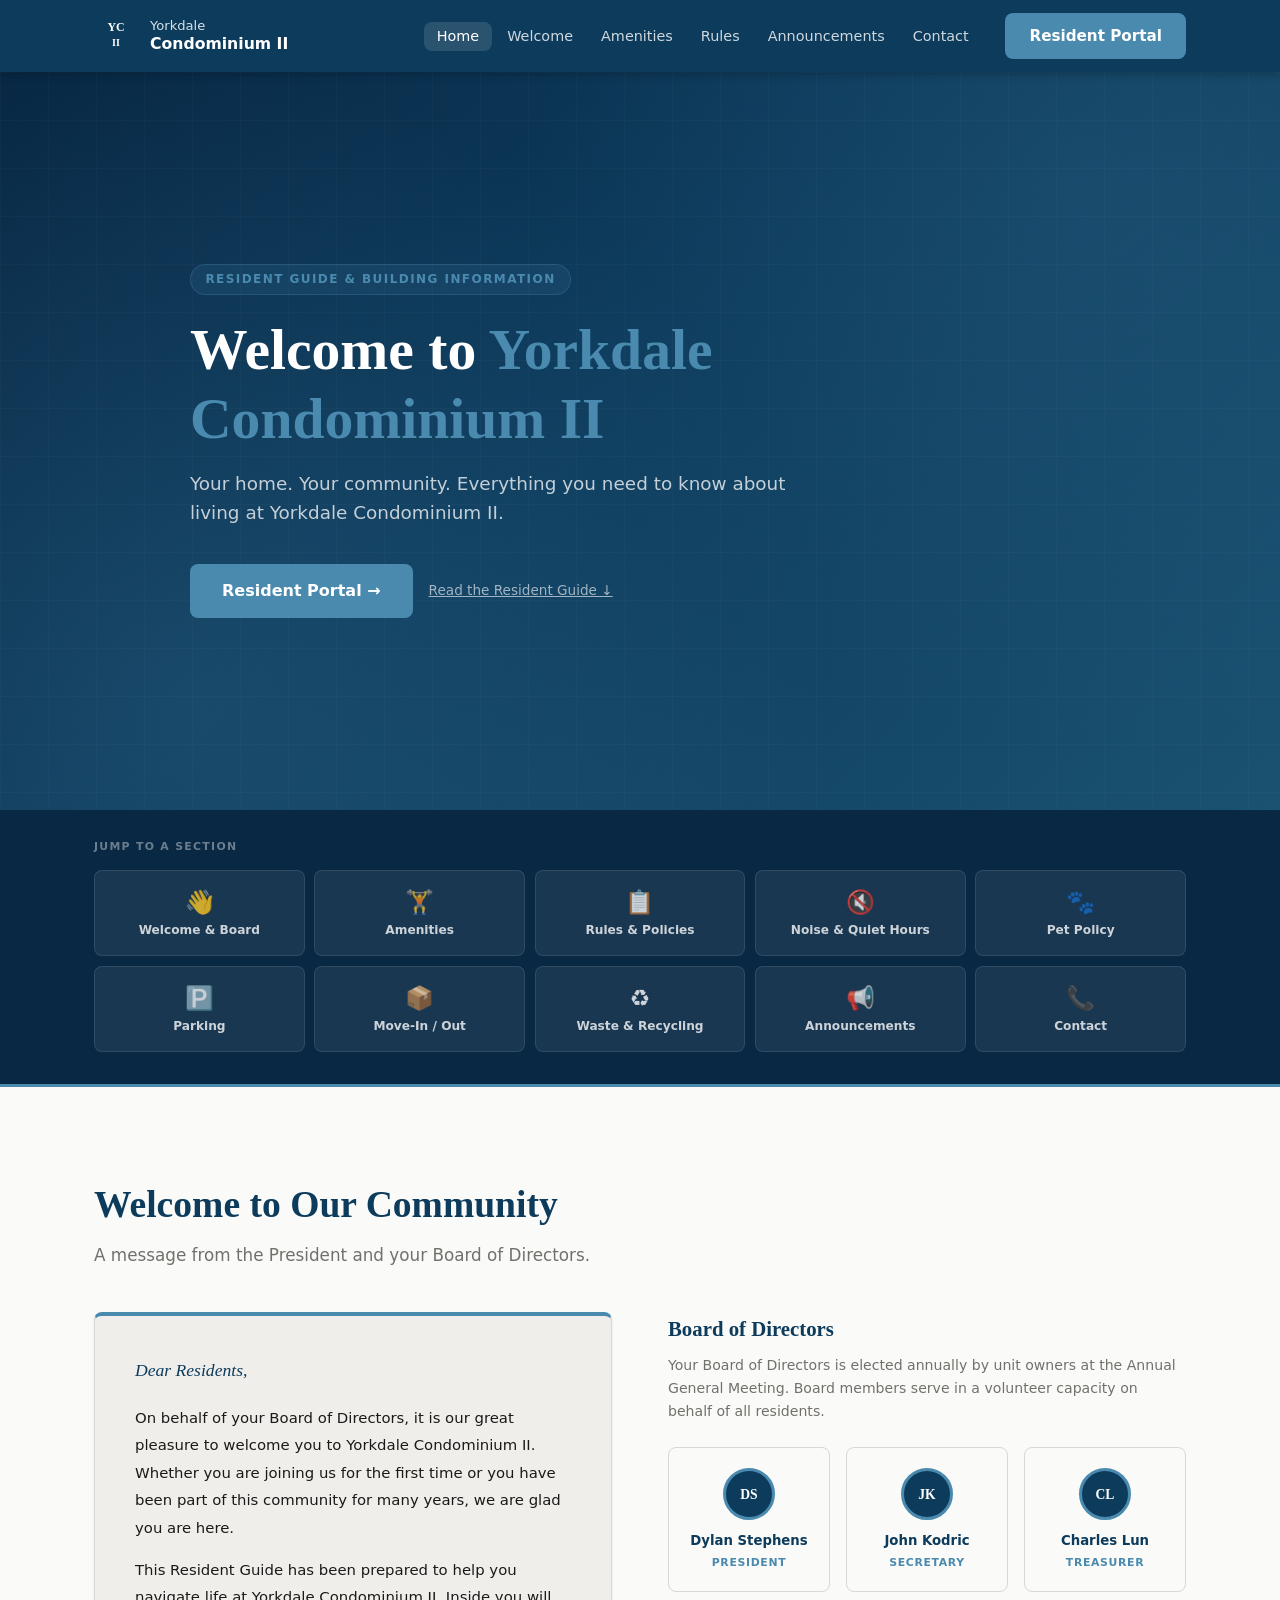
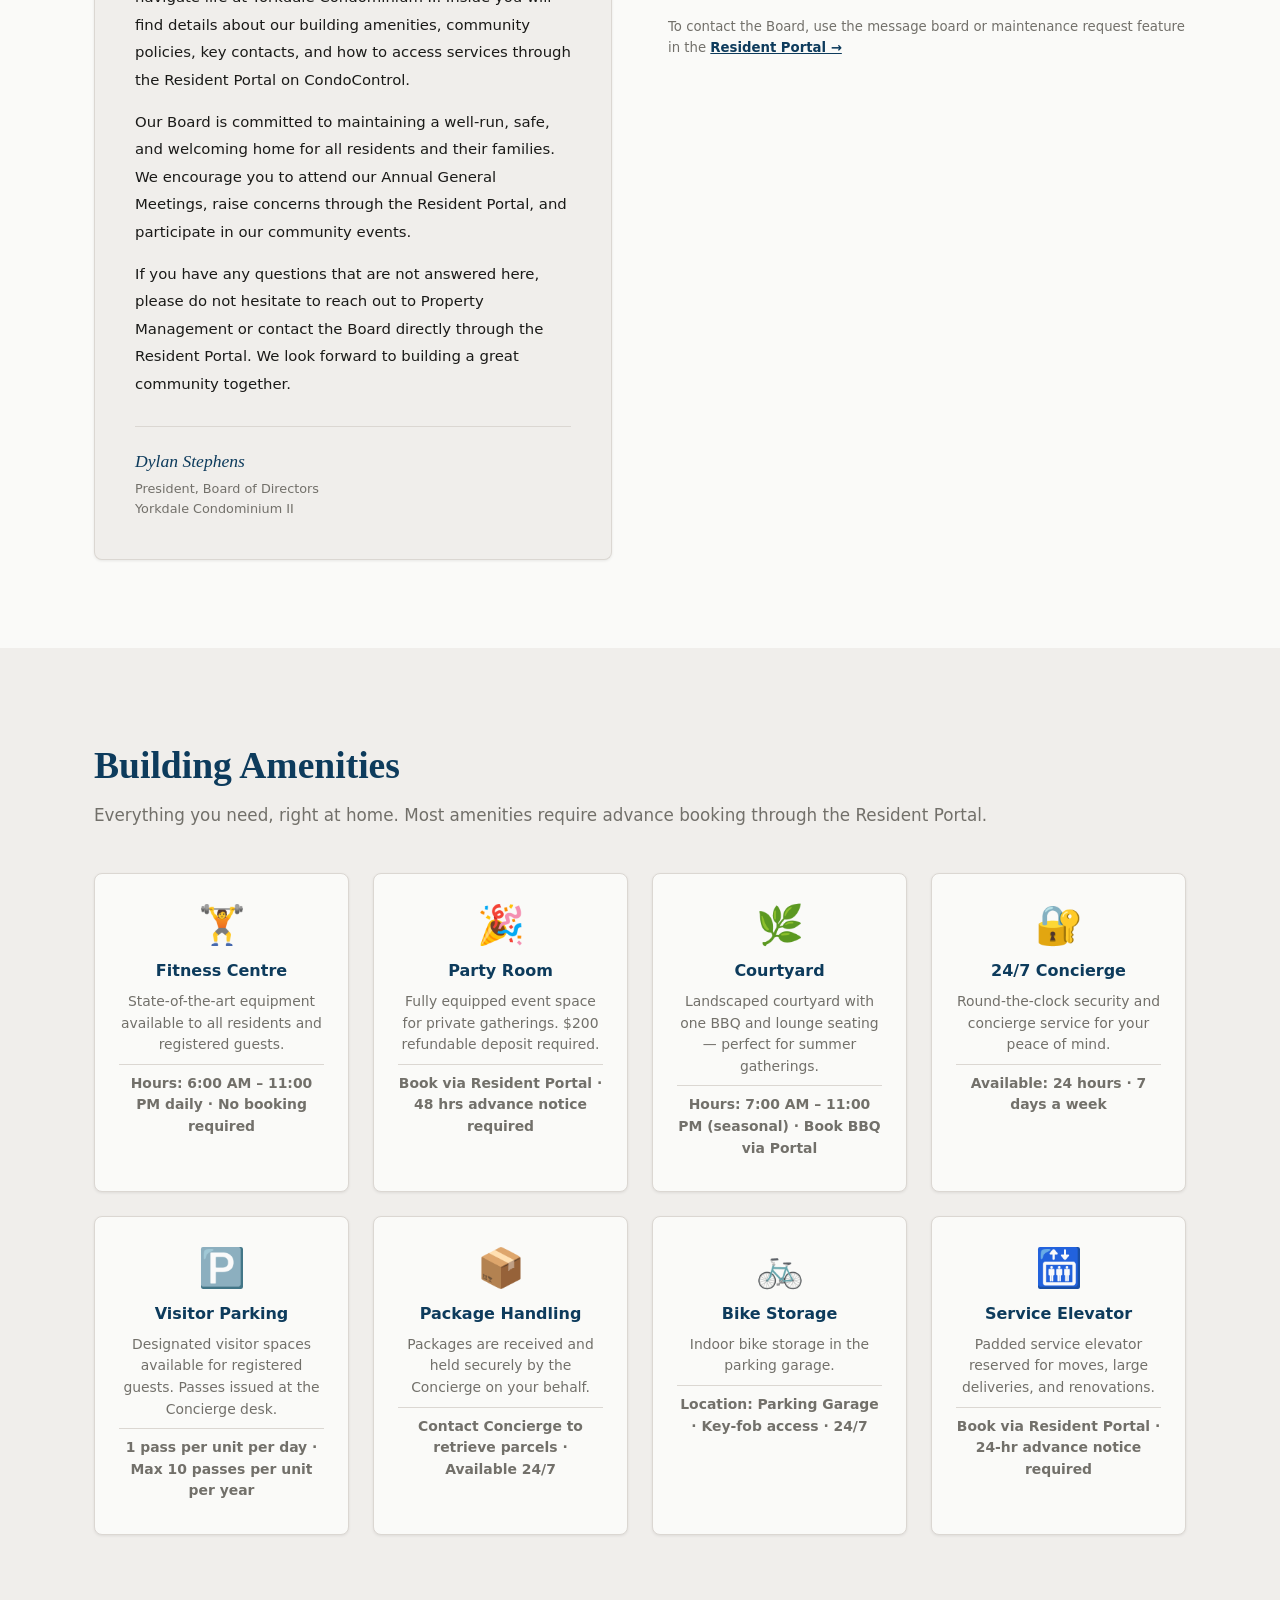
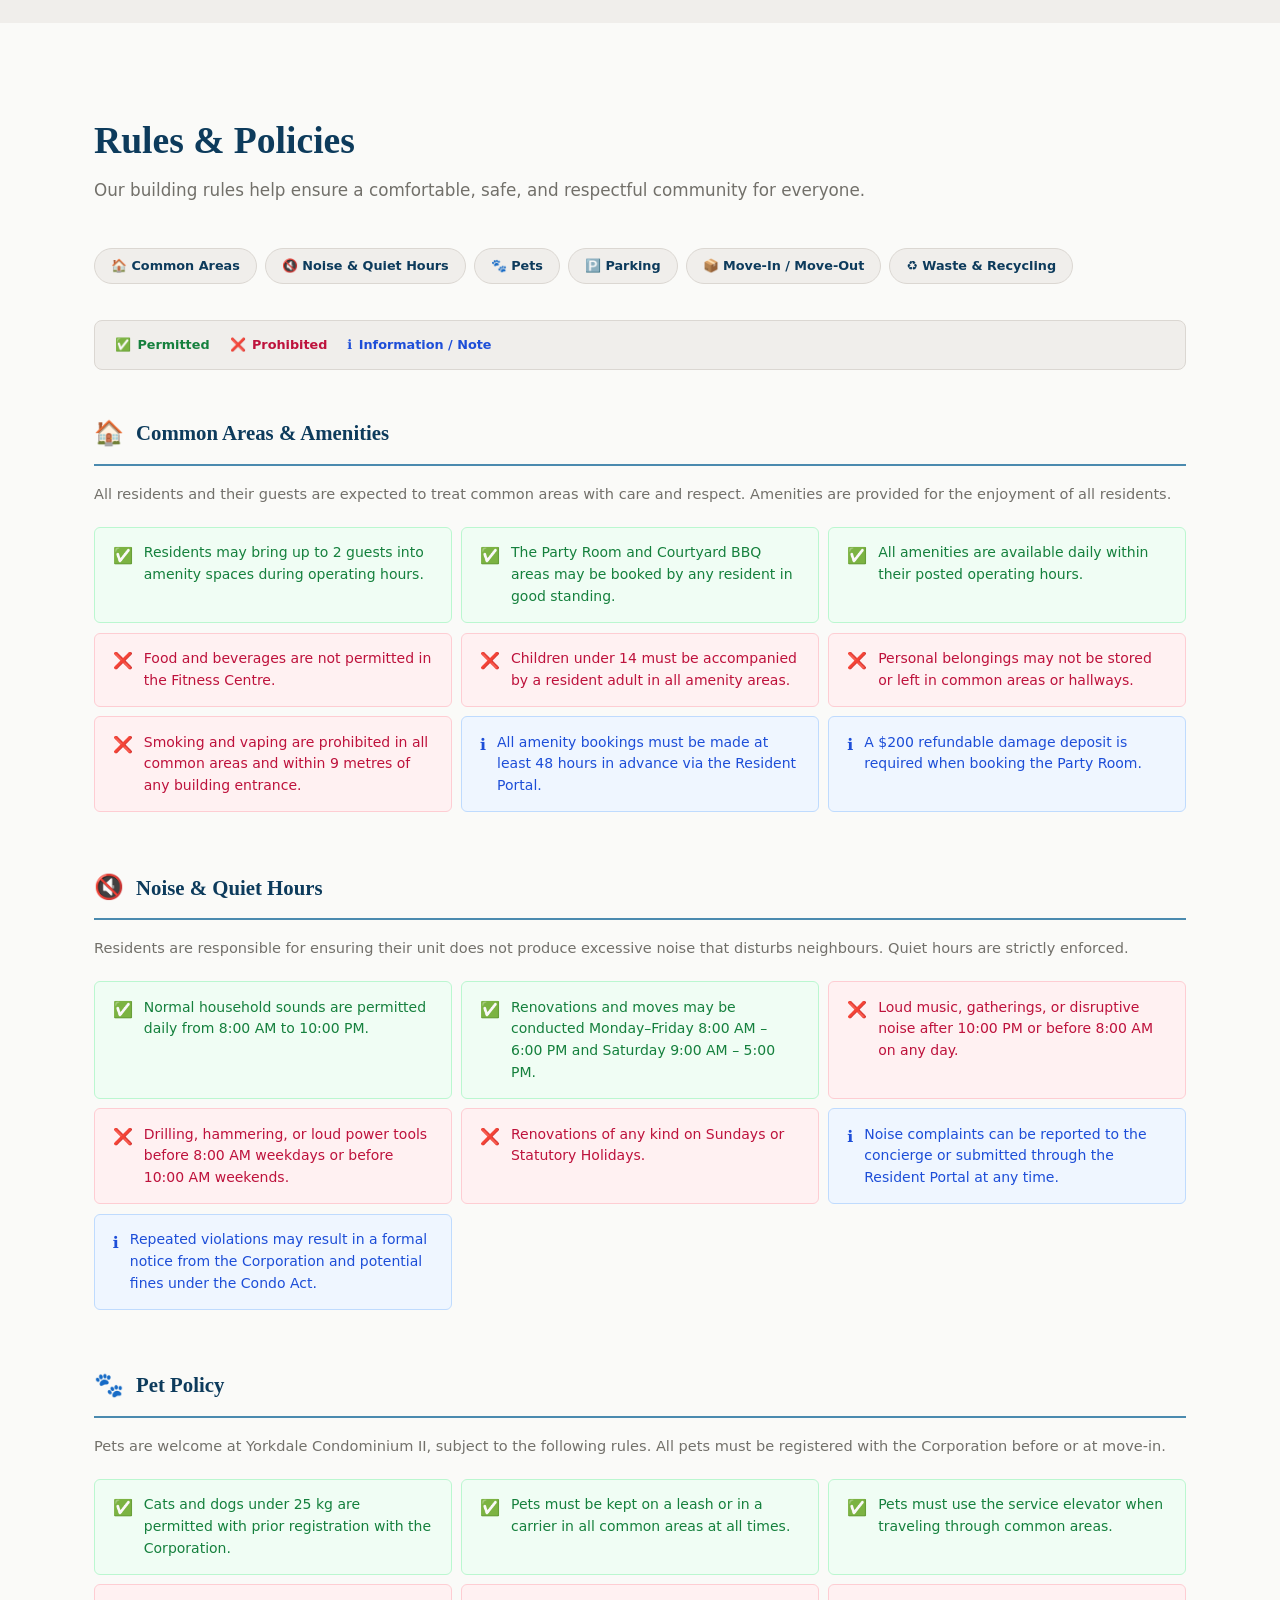
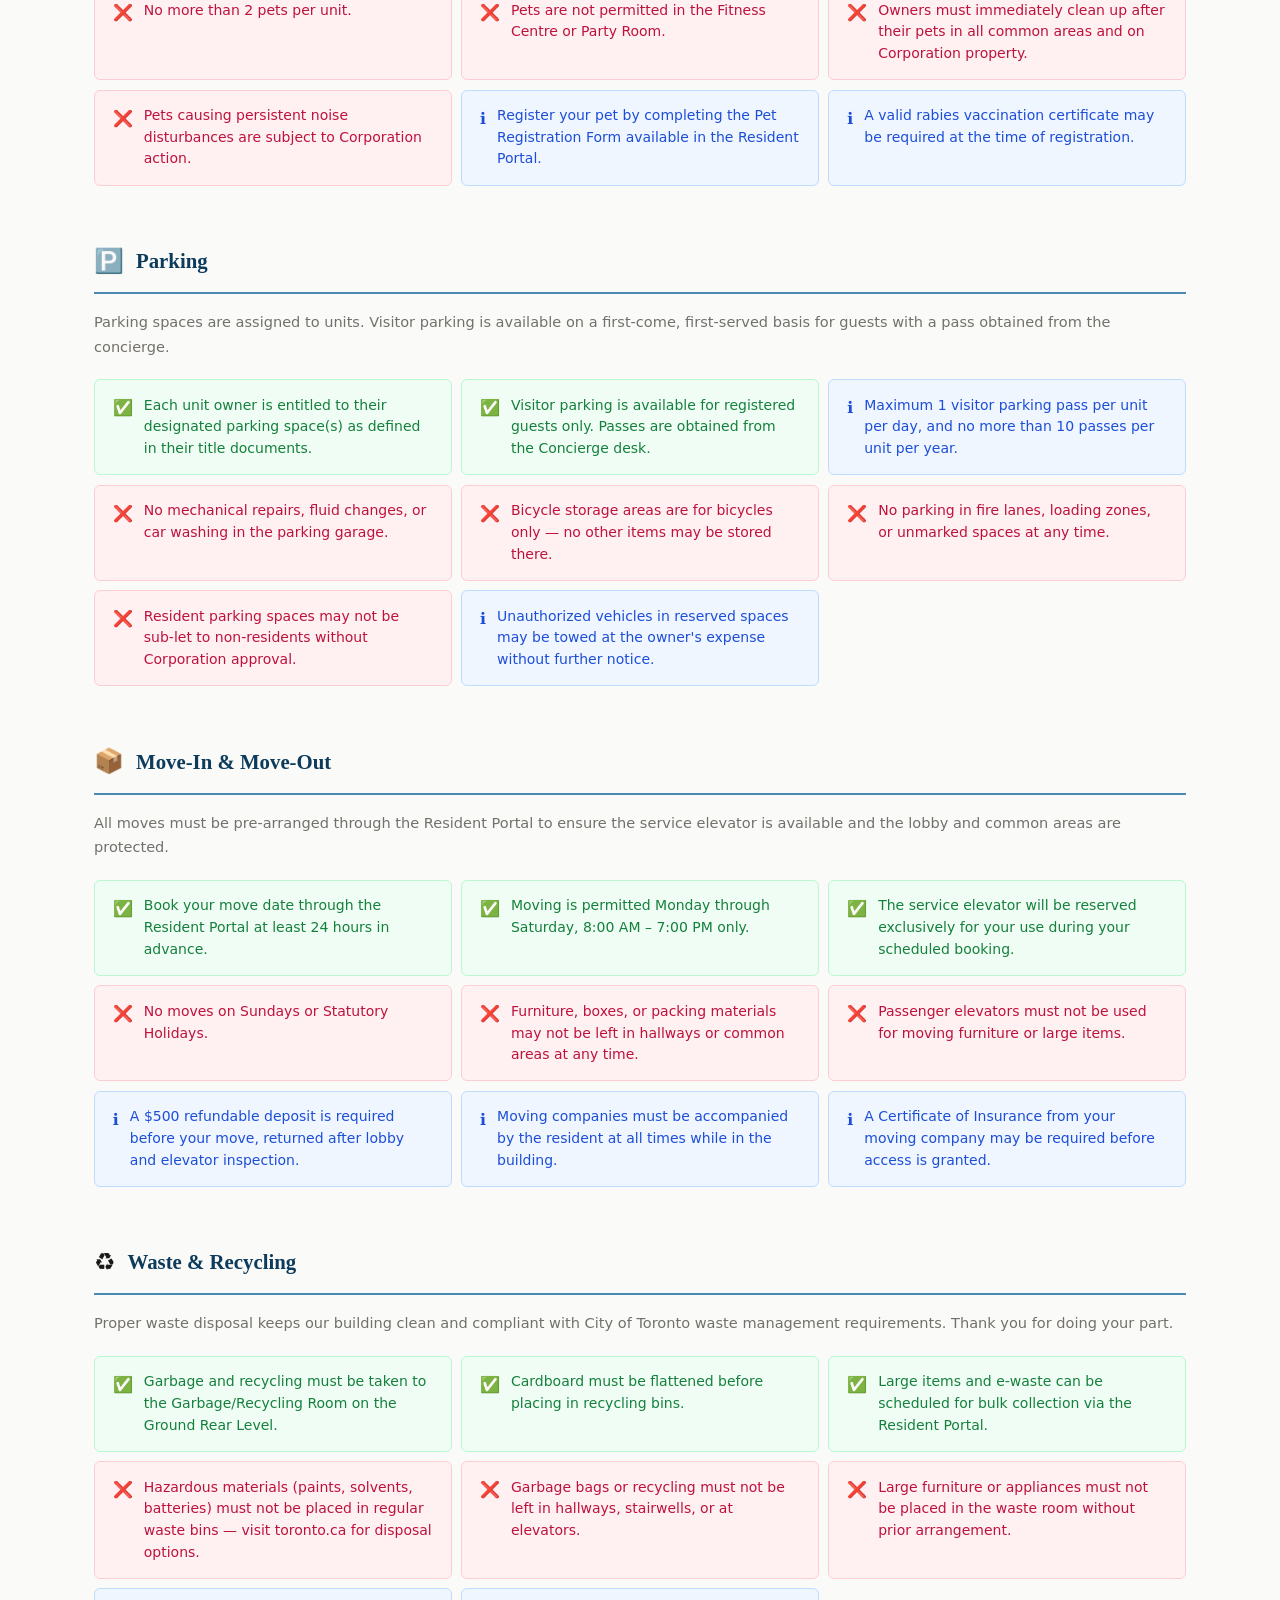
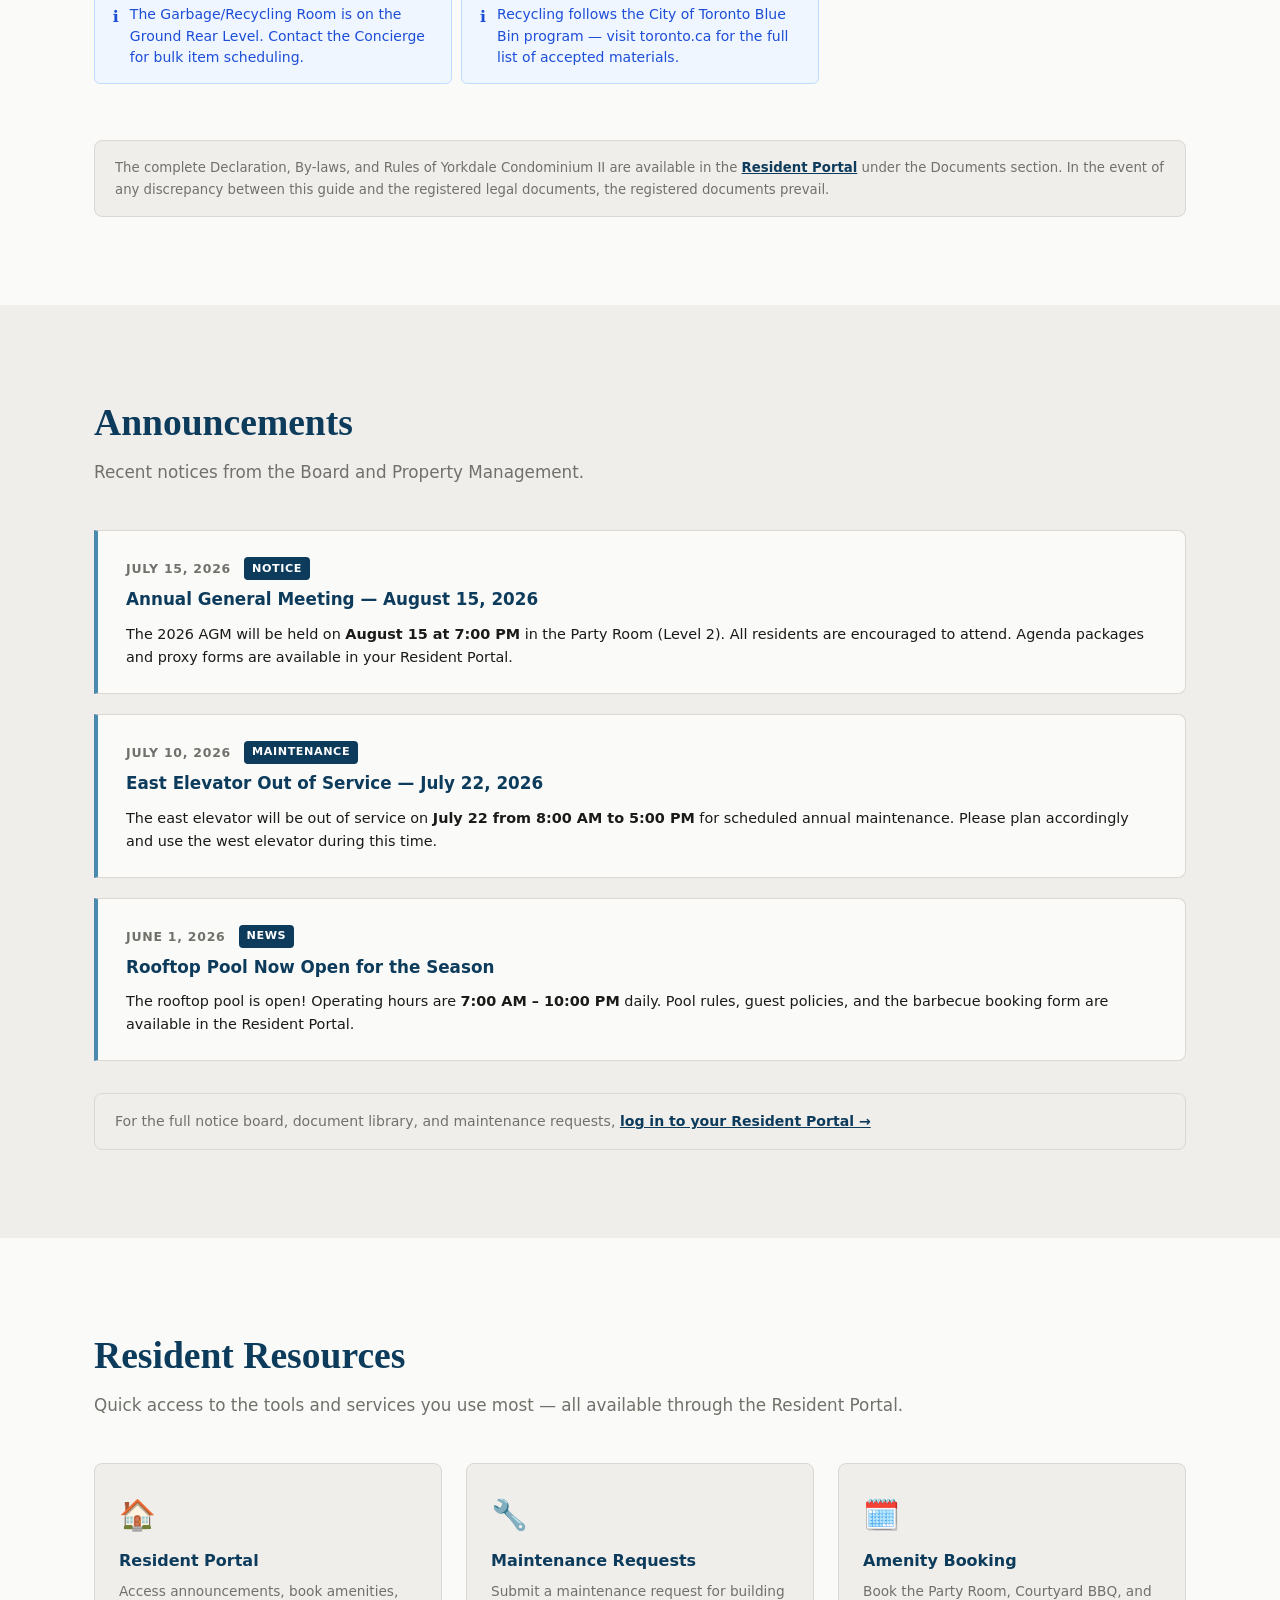
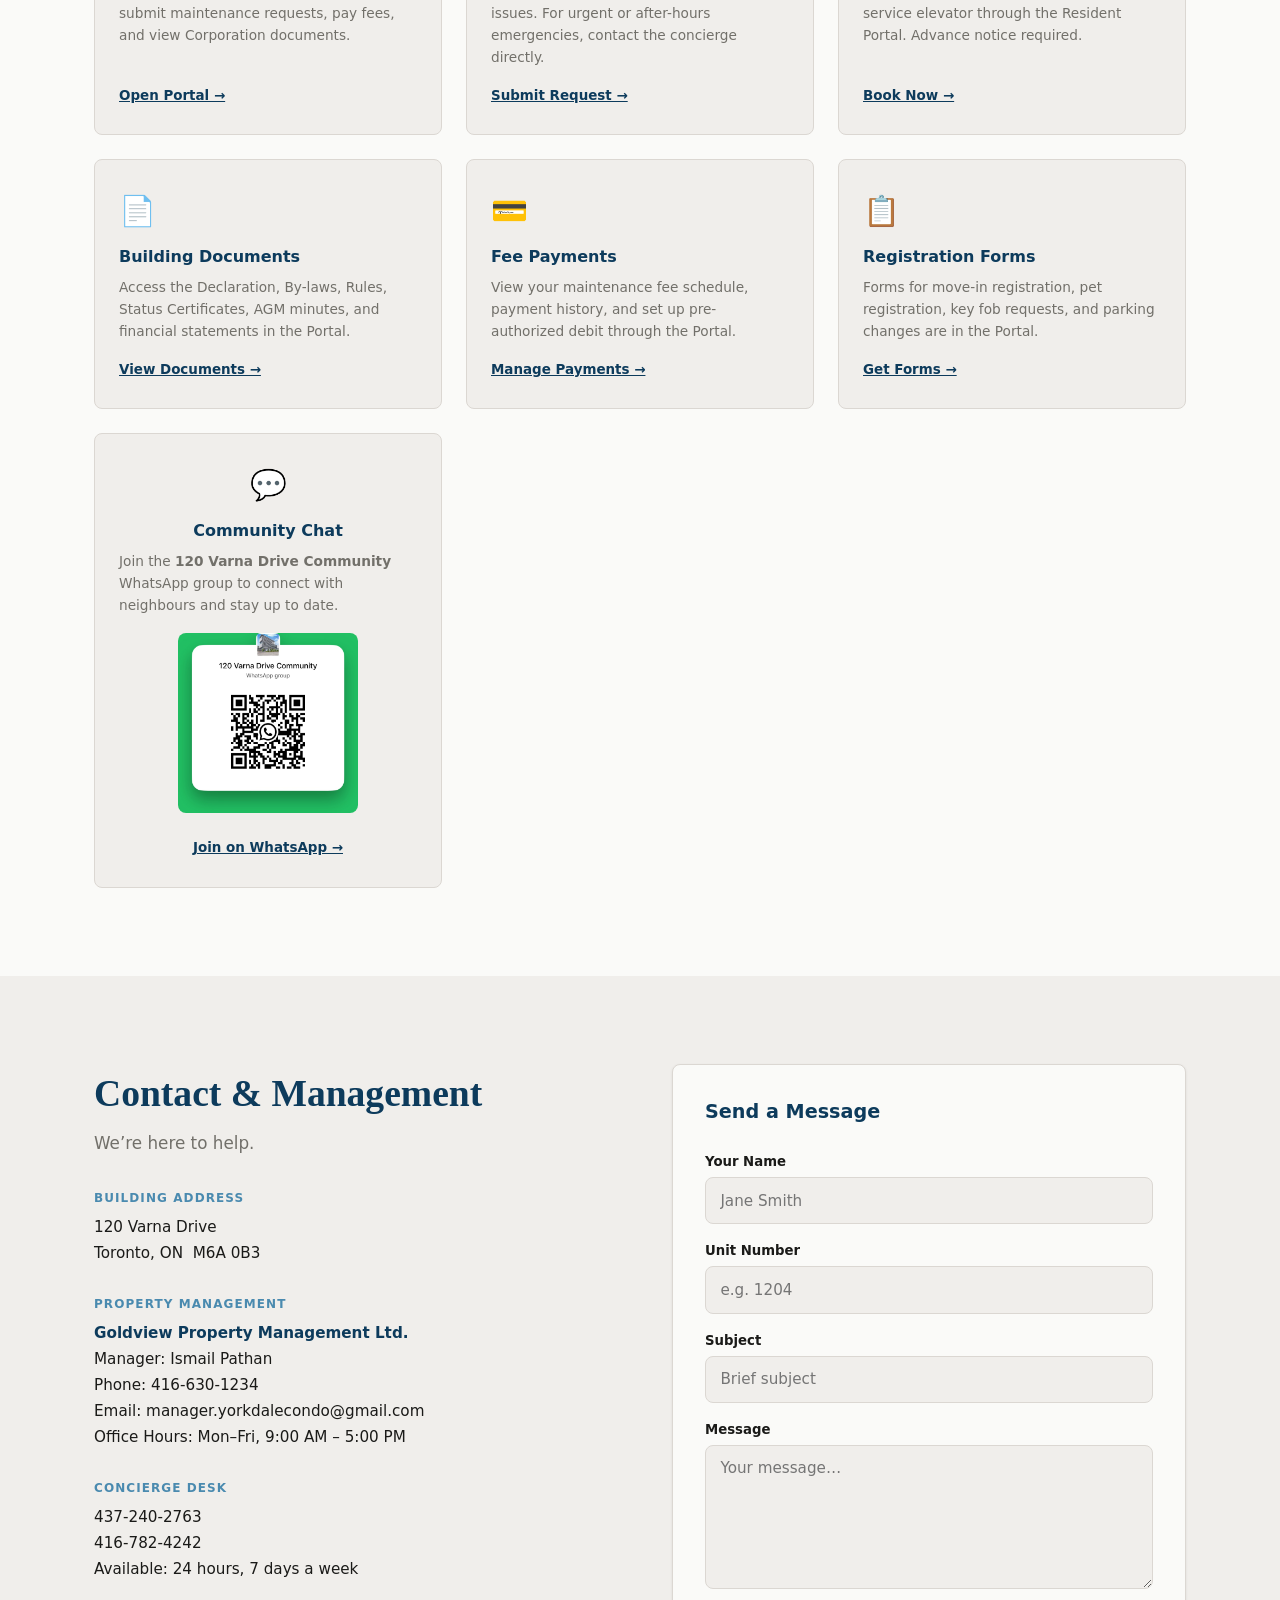
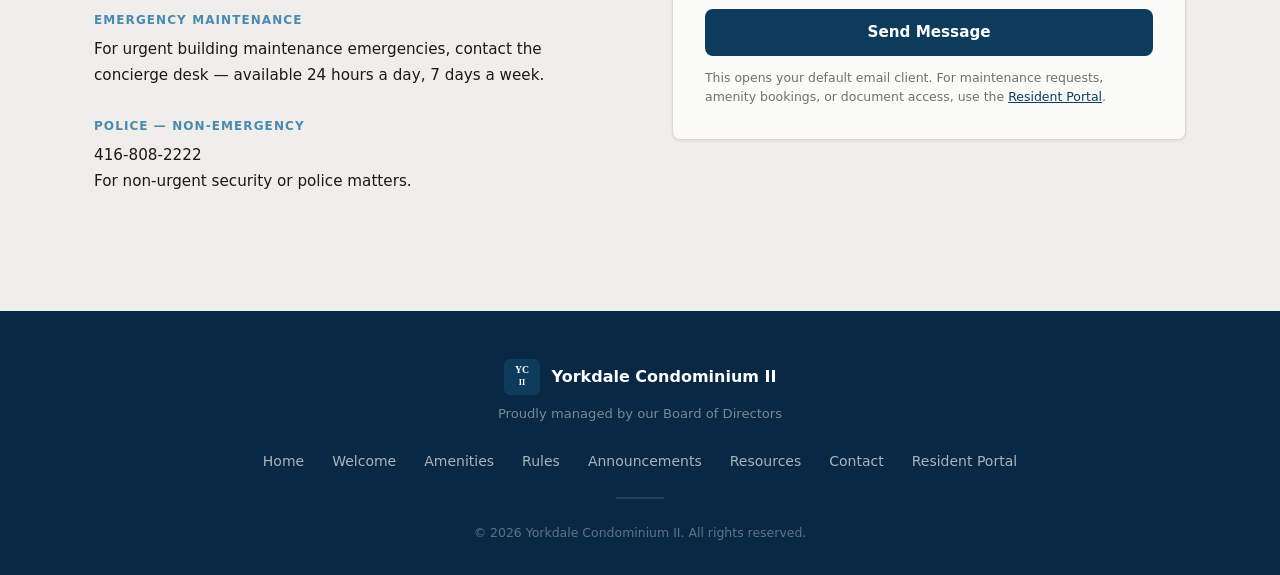
==== commit 0020a25f: "Correct amenity and policy details based on actual building info Amenities: - Courtyard: one BBQ (no" ====
--- a/index.html
+++ b/index.html
@@ -177,8 +177,8 @@
         <div class="amenity-card">
           <div class="amenity-icon">🌿</div>
           <h3>Courtyard</h3>
-          <p>Landscaped courtyard with BBQ stations and lounge seating — perfect for summer gatherings.</p>
-          <p class="amenity-hours">Hours: 7:00 AM – 11:00 PM (seasonal) · Book BBQs via Portal</p>
+          <p>Landscaped courtyard with one BBQ and lounge seating — perfect for summer gatherings.</p>
+          <p class="amenity-hours">Hours: 7:00 AM – 11:00 PM (seasonal) · Book BBQ via Portal</p>
         </div>
 
         <div class="amenity-card">
@@ -191,21 +191,21 @@
         <div class="amenity-card">
           <div class="amenity-icon">🅿️</div>
           <h3>Visitor Parking</h3>
-          <p>Designated visitor spaces on Level P1 — 2-hour limit without a pass.</p>
-          <p class="amenity-hours">Passes at concierge desk · Max 2 passes per unit per day</p>
+          <p>Designated visitor spaces available for registered guests. Passes issued at the Concierge desk.</p>
+          <p class="amenity-hours">1 pass per unit per day · Max 10 passes per unit per year</p>
         </div>
 
         <div class="amenity-card">
           <div class="amenity-icon">📦</div>
-          <h3>Package Room</h3>
-          <p>Secure parcel storage with resident key-fob access around the clock.</p>
-          <p class="amenity-hours">Available: 24/7 · Notifications via CondoControl</p>
+          <h3>Package Handling</h3>
+          <p>Packages are received and held securely by the Concierge on your behalf.</p>
+          <p class="amenity-hours">Contact Concierge to retrieve parcels · Available 24/7</p>
         </div>
 
         <div class="amenity-card">
           <div class="amenity-icon">🚲</div>
           <h3>Bike Storage</h3>
-          <p>Indoor bike storage with a repair stand and tools in the parking garage.</p>
+          <p>Indoor bike storage in the parking garage.</p>
           <p class="amenity-hours">Location: Parking Garage · Key-fob access · 24/7</p>
         </div>
 
@@ -213,7 +213,7 @@
           <div class="amenity-icon">🛗</div>
           <h3>Service Elevator</h3>
           <p>Padded service elevator reserved for moves, large deliveries, and renovations.</p>
-          <p class="amenity-hours">Book via Resident Portal · 72-hr advance notice required</p>
+          <p class="amenity-hours">Book via Resident Portal · 24-hr advance notice required</p>
         </div>
 
       </div>
@@ -313,8 +313,8 @@
         <p>Parking spaces are assigned to units. Visitor parking is available on a first-come, first-served basis for guests with a pass obtained from the concierge.</p>
         <div class="rules-grid">
           <div class="rule-card allowed"><span class="rule-icon" aria-hidden="true">✅</span><span>Each unit owner is entitled to their designated parking space(s) as defined in their title documents.</span></div>
-          <div class="rule-card allowed"><span class="rule-icon" aria-hidden="true">✅</span><span>Visitor parking is available on Level P1 — 2-hour limit without a pass from the concierge.</span></div>
-          <div class="rule-card allowed"><span class="rule-icon" aria-hidden="true">✅</span><span>Visitor parking passes are available at the concierge desk — maximum 2 passes per unit per day.</span></div>
+          <div class="rule-card allowed"><span class="rule-icon" aria-hidden="true">✅</span><span>Visitor parking is available for registered guests only. Passes are obtained from the Concierge desk.</span></div>
+          <div class="rule-card info"><span class="rule-icon" aria-hidden="true">ℹ️</span><span>Maximum 1 visitor parking pass per unit per day, and no more than 10 passes per unit per year.</span></div>
           <div class="rule-card prohibited"><span class="rule-icon" aria-hidden="true">❌</span><span>No mechanical repairs, fluid changes, or car washing in the parking garage.</span></div>
           <div class="rule-card prohibited"><span class="rule-icon" aria-hidden="true">❌</span><span>Bicycle storage areas are for bicycles only — no other items may be stored there.</span></div>
           <div class="rule-card prohibited"><span class="rule-icon" aria-hidden="true">❌</span><span>No parking in fire lanes, loading zones, or unmarked spaces at any time.</span></div>
@@ -331,7 +331,7 @@
         </div>
         <p>All moves must be pre-arranged through the Resident Portal to ensure the service elevator is available and the lobby and common areas are protected.</p>
         <div class="rules-grid">
-          <div class="rule-card allowed"><span class="rule-icon" aria-hidden="true">✅</span><span>Book your move date through the Resident Portal at least 72 hours in advance.</span></div>
+          <div class="rule-card allowed"><span class="rule-icon" aria-hidden="true">✅</span><span>Book your move date through the Resident Portal at least 24 hours in advance.</span></div>
           <div class="rule-card allowed"><span class="rule-icon" aria-hidden="true">✅</span><span>Moving is permitted Monday through Saturday, 8:00 AM – 7:00 PM only.</span></div>
           <div class="rule-card allowed"><span class="rule-icon" aria-hidden="true">✅</span><span>The service elevator will be reserved exclusively for your use during your scheduled booking.</span></div>
           <div class="rule-card prohibited"><span class="rule-icon" aria-hidden="true">❌</span><span>No moves on Sundays or Statutory Holidays.</span></div>
@@ -351,13 +351,13 @@
         </div>
         <p>Proper waste disposal keeps our building clean and compliant with City of Toronto waste management requirements. Thank you for doing your part.</p>
         <div class="rules-grid">
-          <div class="rule-card allowed"><span class="rule-icon" aria-hidden="true">✅</span><span>Garbage and recycling must be taken to the waste room on your floor.</span></div>
+          <div class="rule-card allowed"><span class="rule-icon" aria-hidden="true">✅</span><span>Garbage and recycling must be taken to the Garbage/Recycling Room on the Ground Rear Level.</span></div>
           <div class="rule-card allowed"><span class="rule-icon" aria-hidden="true">✅</span><span>Cardboard must be flattened before placing in recycling bins.</span></div>
           <div class="rule-card allowed"><span class="rule-icon" aria-hidden="true">✅</span><span>Large items and e-waste can be scheduled for bulk collection via the Resident Portal.</span></div>
           <div class="rule-card prohibited"><span class="rule-icon" aria-hidden="true">❌</span><span>Hazardous materials (paints, solvents, batteries) must not be placed in regular waste bins — visit toronto.ca for disposal options.</span></div>
           <div class="rule-card prohibited"><span class="rule-icon" aria-hidden="true">❌</span><span>Garbage bags or recycling must not be left in hallways, stairwells, or at elevators.</span></div>
           <div class="rule-card prohibited"><span class="rule-icon" aria-hidden="true">❌</span><span>Large furniture or appliances must not be placed in the waste room without prior arrangement.</span></div>
-          <div class="rule-card info"><span class="rule-icon" aria-hidden="true">ℹ️</span><span>Waste rooms are accessible 7:00 AM – 11:00 PM daily. Contact the concierge for bulk item scheduling.</span></div>
+          <div class="rule-card info"><span class="rule-icon" aria-hidden="true">ℹ️</span><span>The Garbage/Recycling Room is on the Ground Rear Level. Contact the Concierge for bulk item scheduling.</span></div>
           <div class="rule-card info"><span class="rule-icon" aria-hidden="true">ℹ️</span><span>Recycling follows the City of Toronto Blue Bin program — visit toronto.ca for the full list of accepted materials.</span></div>
         </div>
       </div>
@@ -445,7 +445,7 @@
         <div class="resource-card">
           <span class="resource-card-icon" aria-hidden="true">🗓️</span>
           <h3>Amenity Booking</h3>
-          <p>Book the Party Room, Courtyard BBQ, service elevator, and other shared amenities with 48 hours&rsquo; notice.</p>
+          <p>Book the Party Room, Courtyard BBQ, and service elevator through the Resident Portal. Advance notice required.</p>
           <a href="https://app.condocontrol.com/login" target="_blank" rel="noopener noreferrer" class="resource-link">Book Now &rarr;</a>
         </div>
 
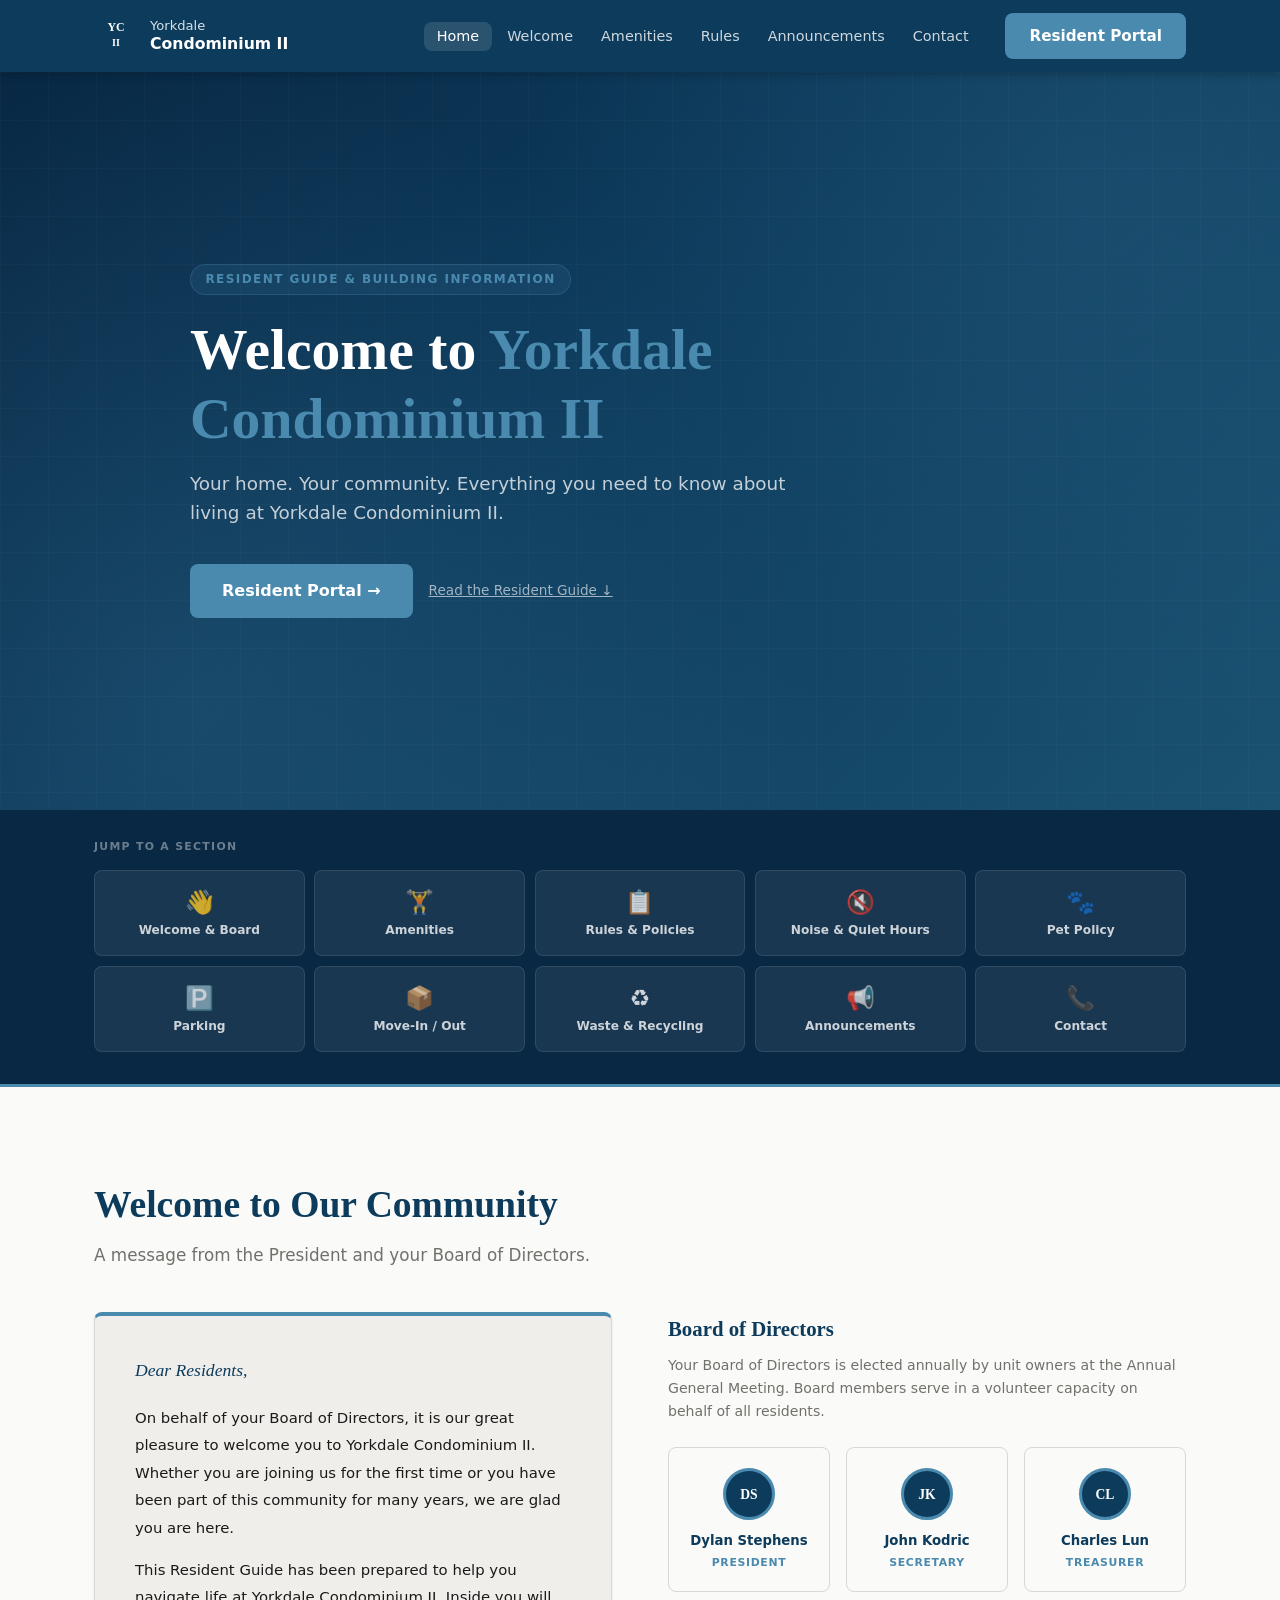
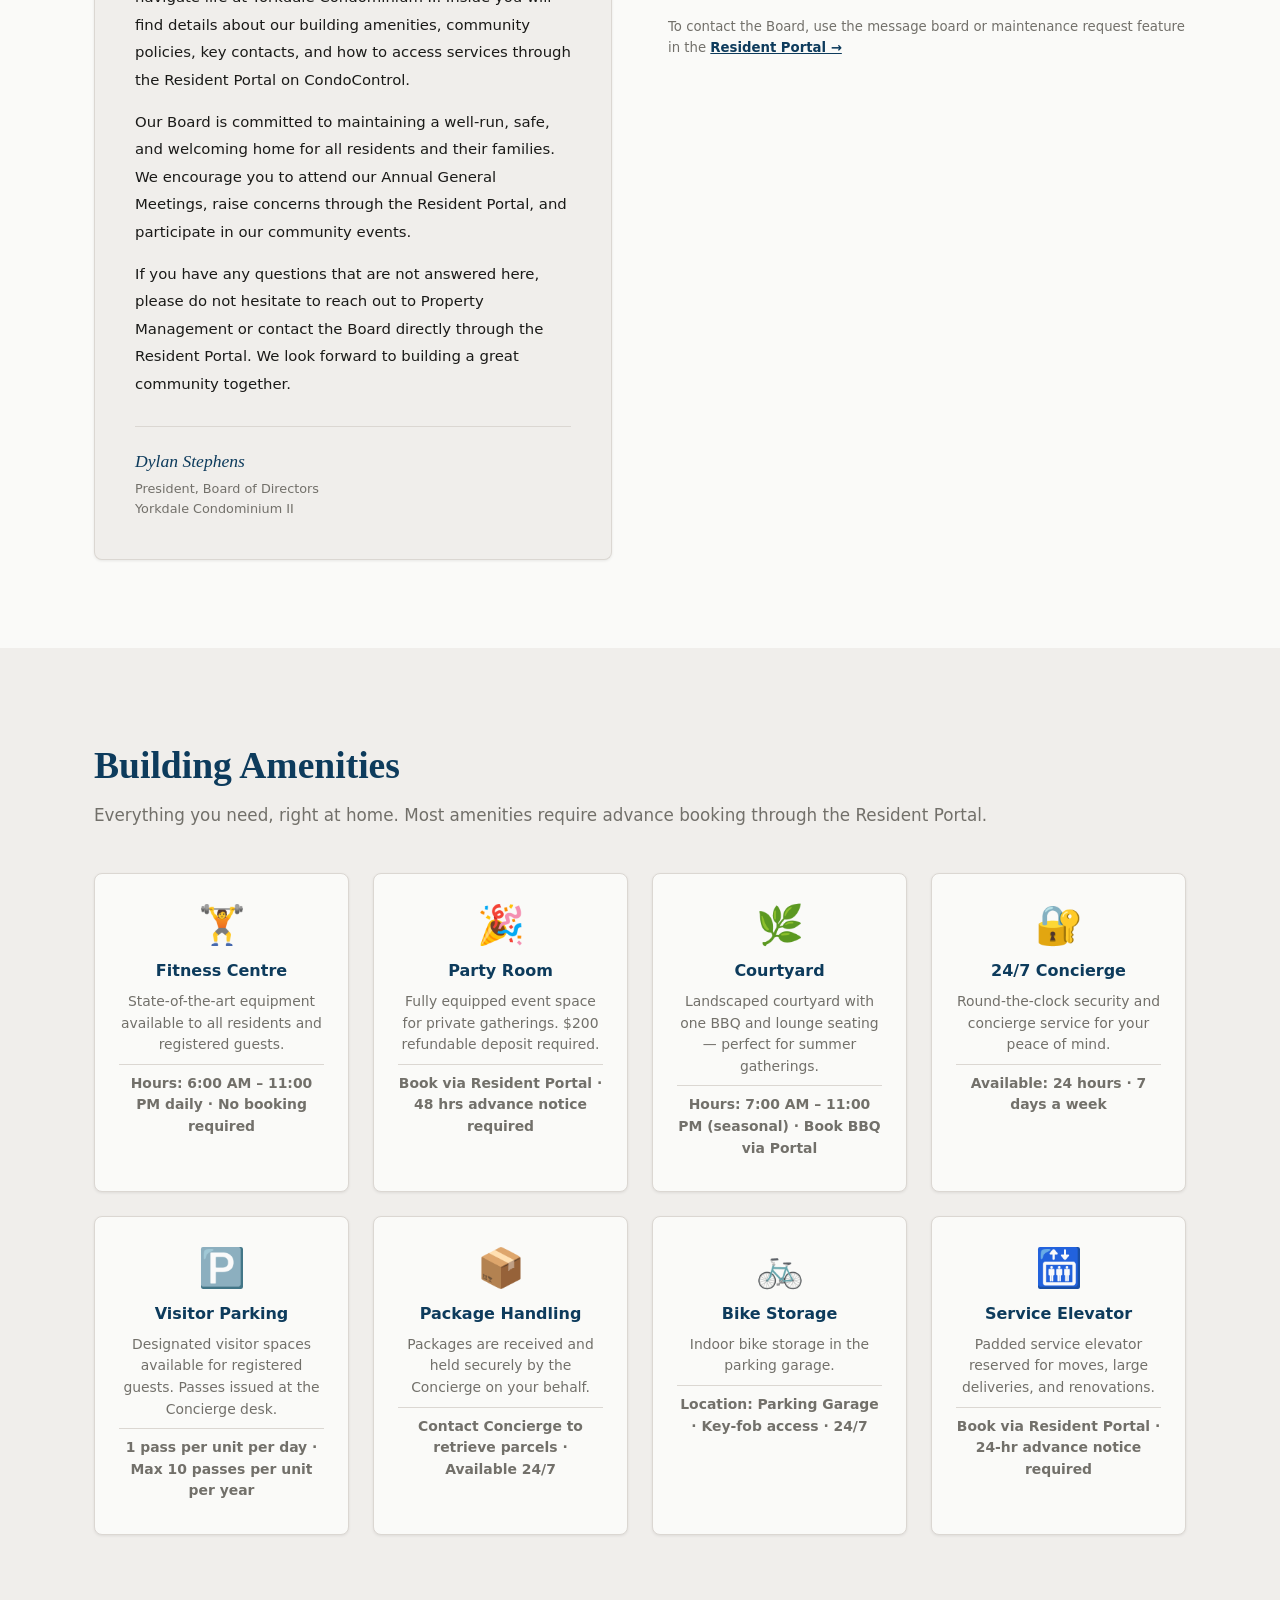
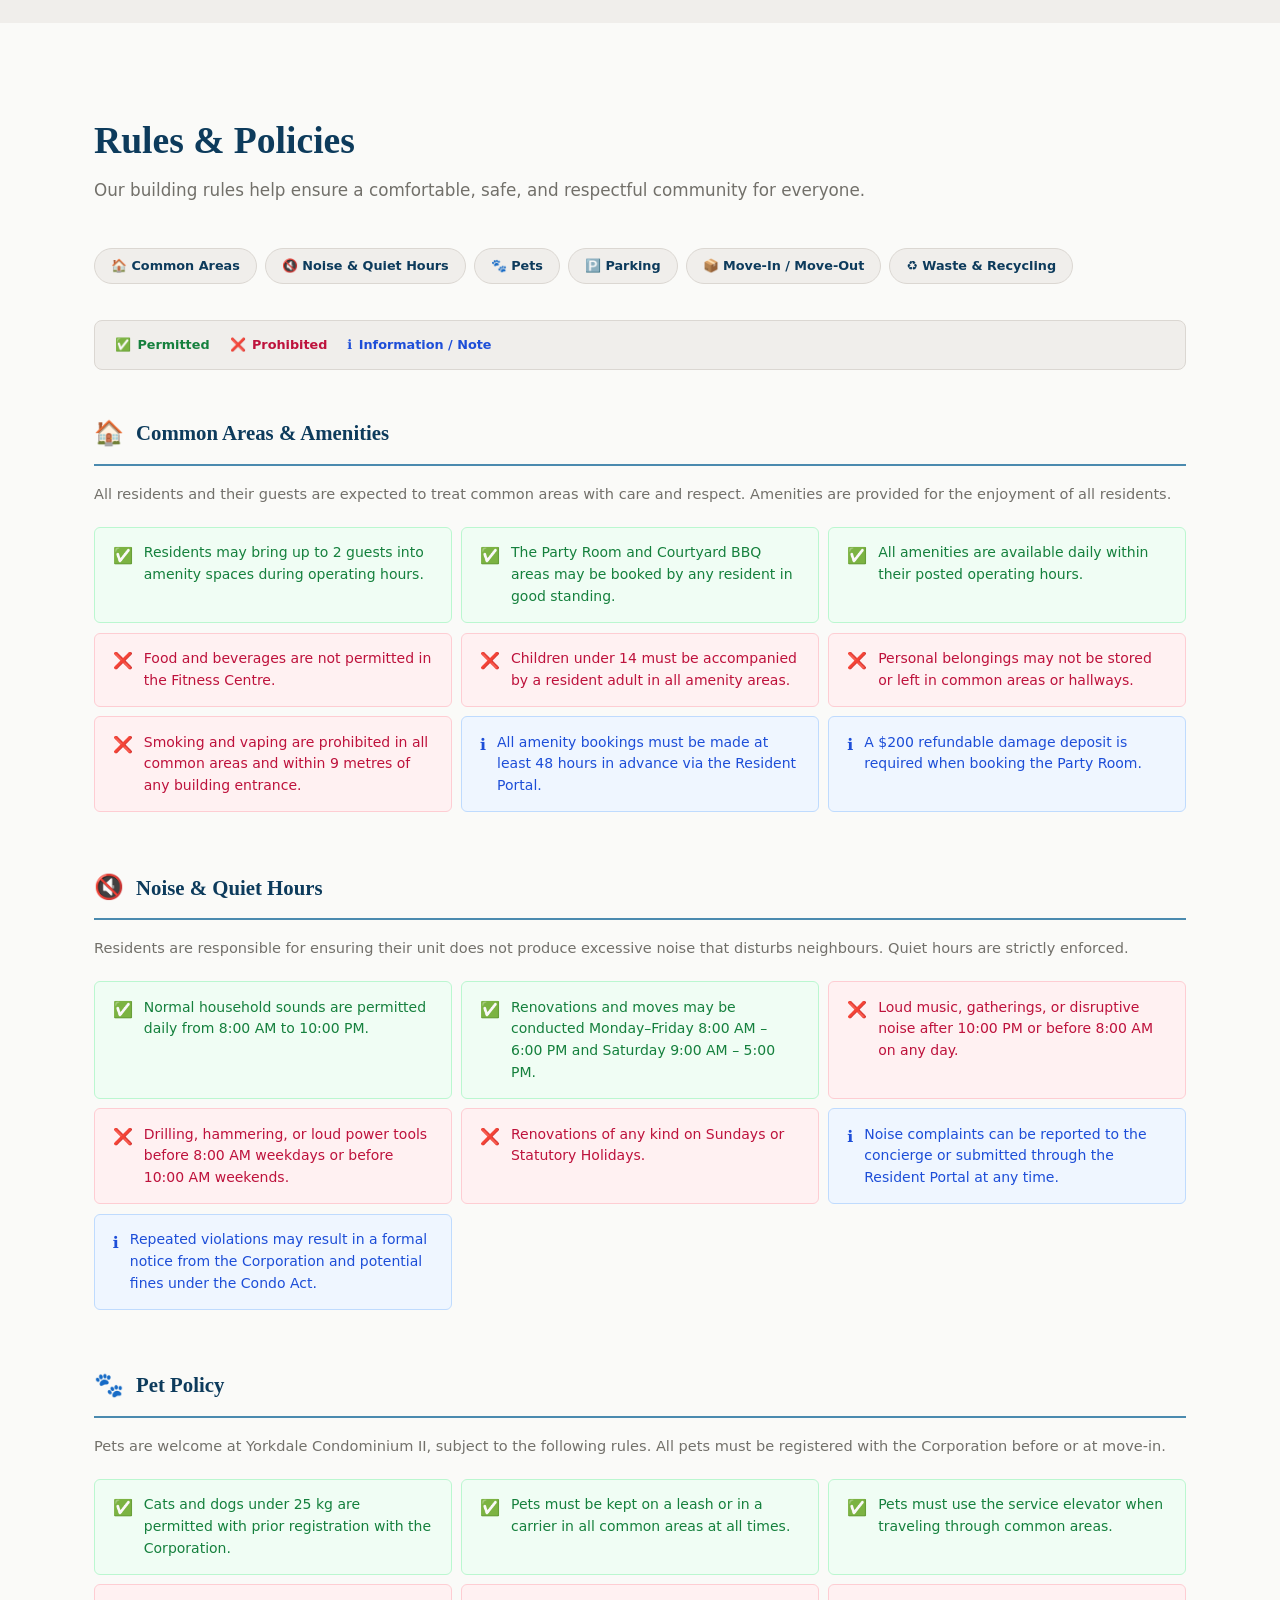
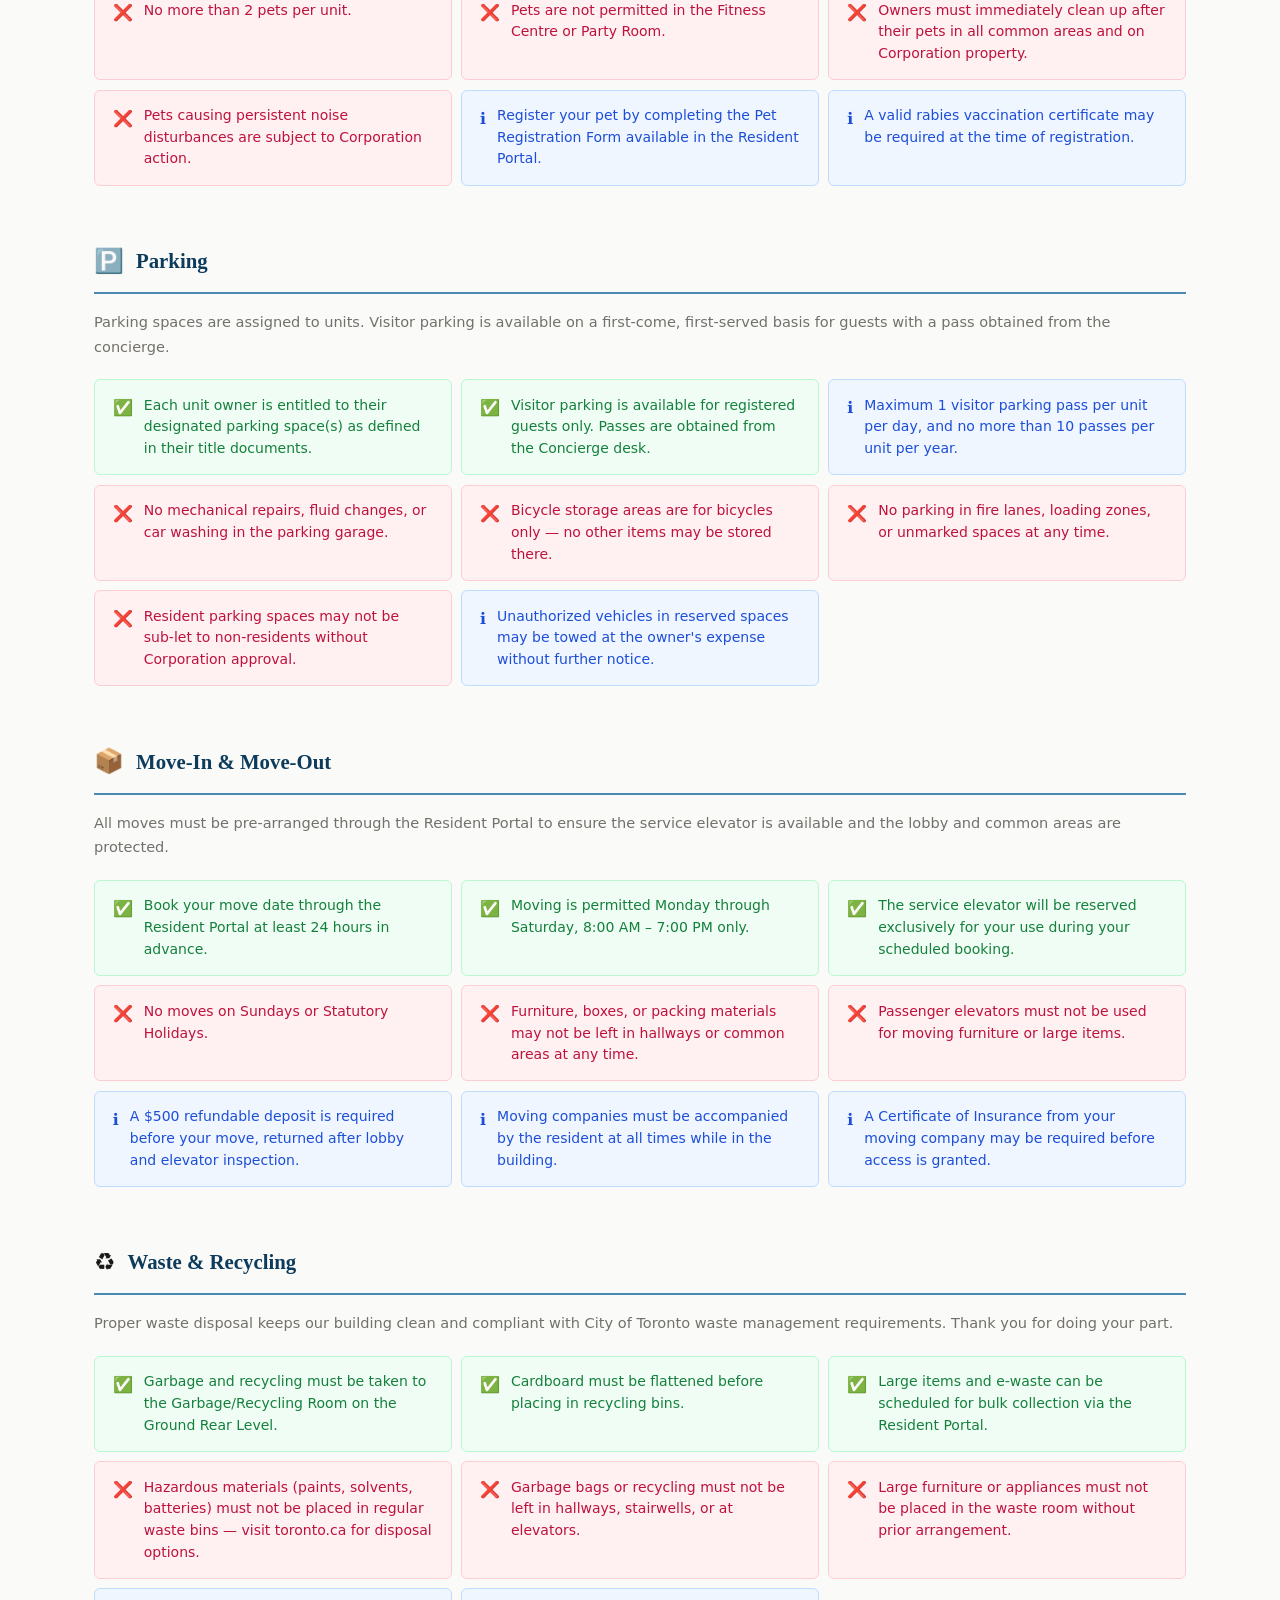
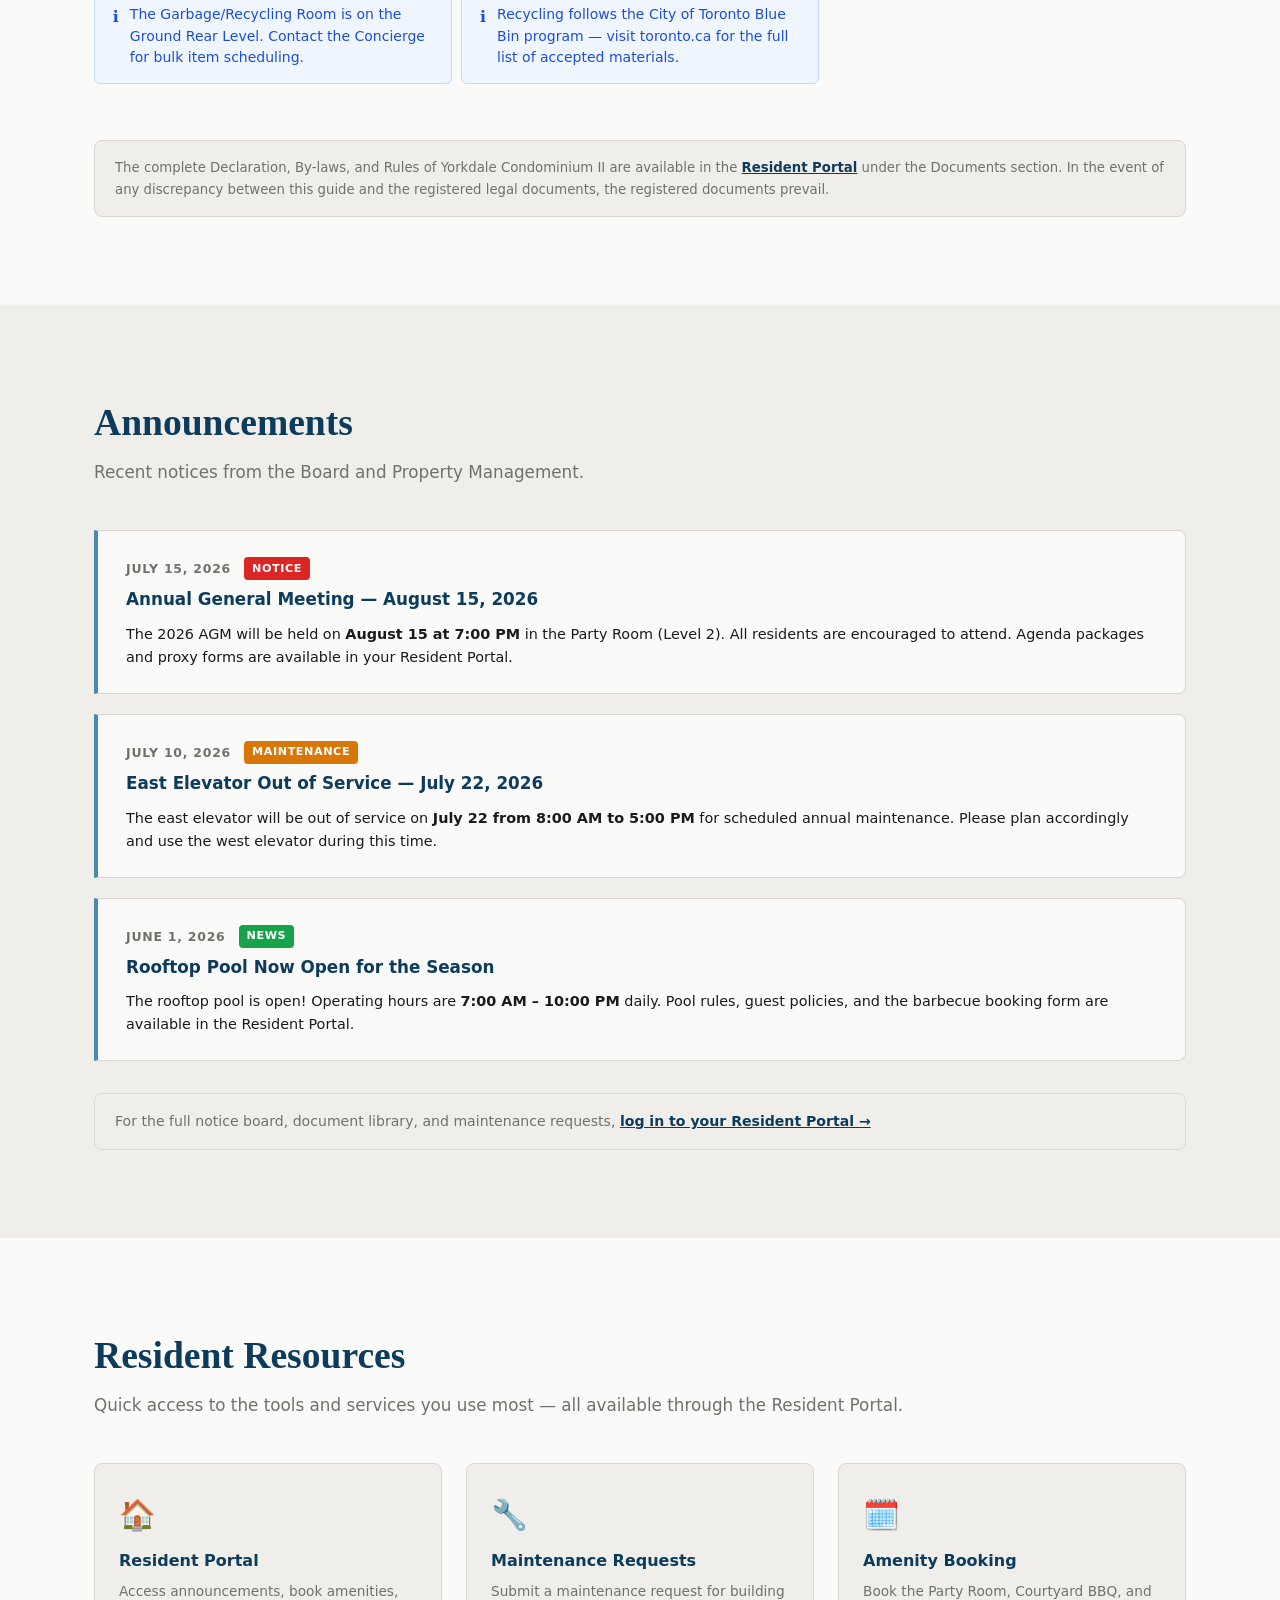
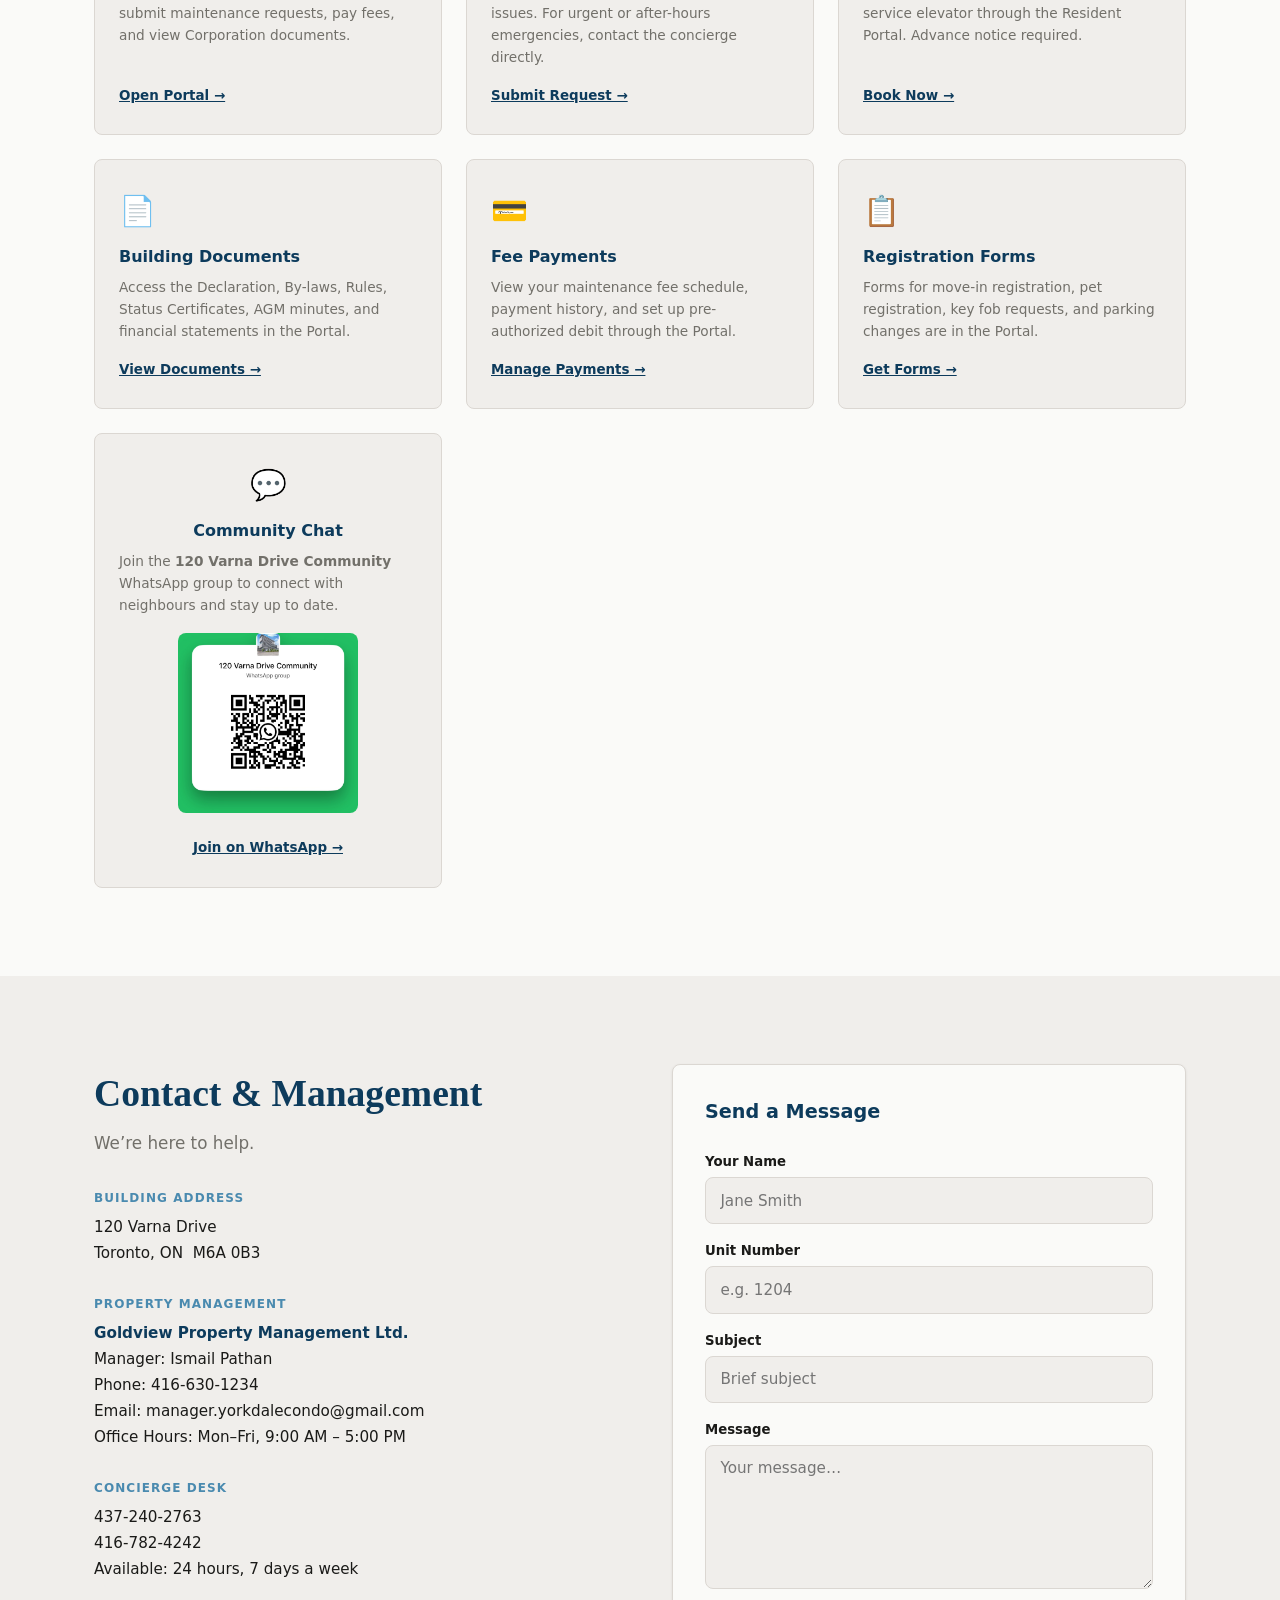
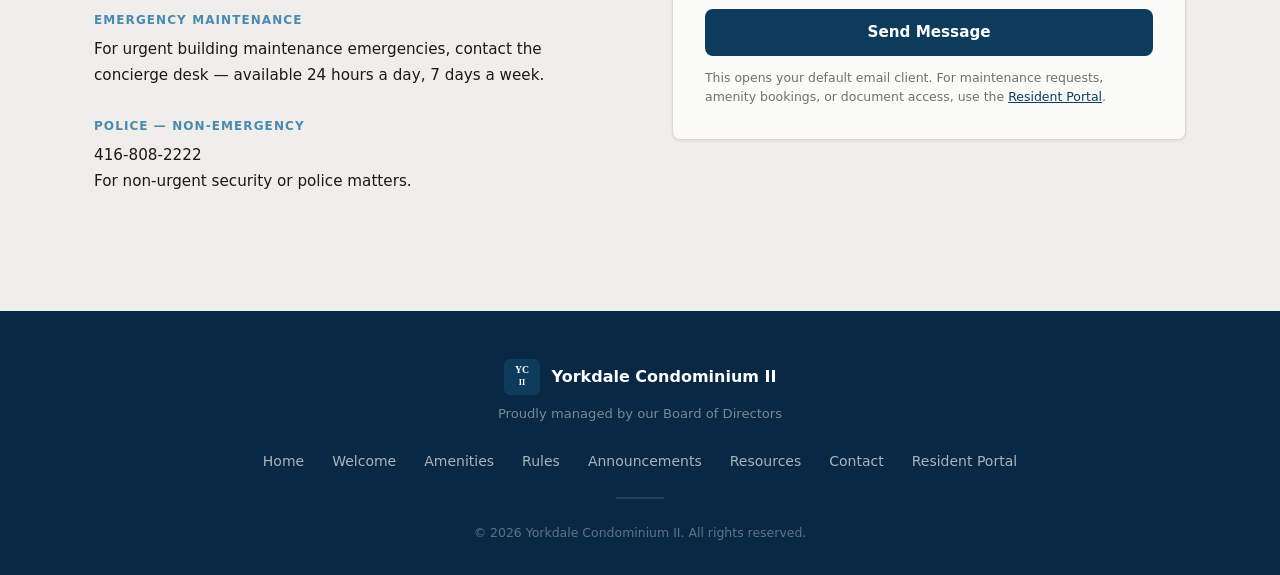
==== commit c23b5d4d: "Colour-code announcement badges: red Notice, yellow Maintenance, green News Co-Authored-By: Claude S" ====
--- a/index.html
+++ b/index.html
@@ -384,7 +384,7 @@
         <article class="announcement-card">
           <div>
             <span class="announcement-date">July 15, 2026</span>
-            <span class="announcement-badge">Notice</span>
+            <span class="announcement-badge badge-notice">Notice</span>
           </div>
           <h3 class="announcement-title">Annual General Meeting &mdash; August 15, 2026</h3>
           <p>The 2026 AGM will be held on <strong>August 15 at 7:00&nbsp;PM</strong> in the Party Room (Level&nbsp;2). All residents are encouraged to attend. Agenda packages and proxy forms are available in your Resident Portal.</p>
@@ -393,7 +393,7 @@
         <article class="announcement-card">
           <div>
             <span class="announcement-date">July 10, 2026</span>
-            <span class="announcement-badge">Maintenance</span>
+            <span class="announcement-badge badge-maintenance">Maintenance</span>
           </div>
           <h3 class="announcement-title">East Elevator Out of Service &mdash; July 22, 2026</h3>
           <p>The east elevator will be out of service on <strong>July 22 from 8:00&nbsp;AM to 5:00&nbsp;PM</strong> for scheduled annual maintenance. Please plan accordingly and use the west elevator during this time.</p>
@@ -402,7 +402,7 @@
         <article class="announcement-card">
           <div>
             <span class="announcement-date">June 1, 2026</span>
-            <span class="announcement-badge">News</span>
+            <span class="announcement-badge badge-news">News</span>
           </div>
           <h3 class="announcement-title">Rooftop Pool Now Open for the Season</h3>
           <p>The rooftop pool is open! Operating hours are <strong>7:00&nbsp;AM &ndash; 10:00&nbsp;PM</strong> daily. Pool rules, guest policies, and the barbecue booking form are available in the Resident Portal.</p>
--- a/css/styles.css
+++ b/css/styles.css
@@ -250,6 +250,9 @@
   margin-left: 0.5rem;
   vertical-align: middle;
 }
+.announcement-badge.badge-notice      { background: #dc2626; }
+.announcement-badge.badge-maintenance { background: #d97706; }
+.announcement-badge.badge-news        { background: #16a34a; }
 .announcement-title { font-size: 1.05rem; font-weight: 700; color: var(--color-primary); margin: 0.35rem 0 0.6rem; }
 .announcement-card p { font-size: 0.9rem; color: var(--color-text); line-height: 1.6; }
 .announcement-footer {
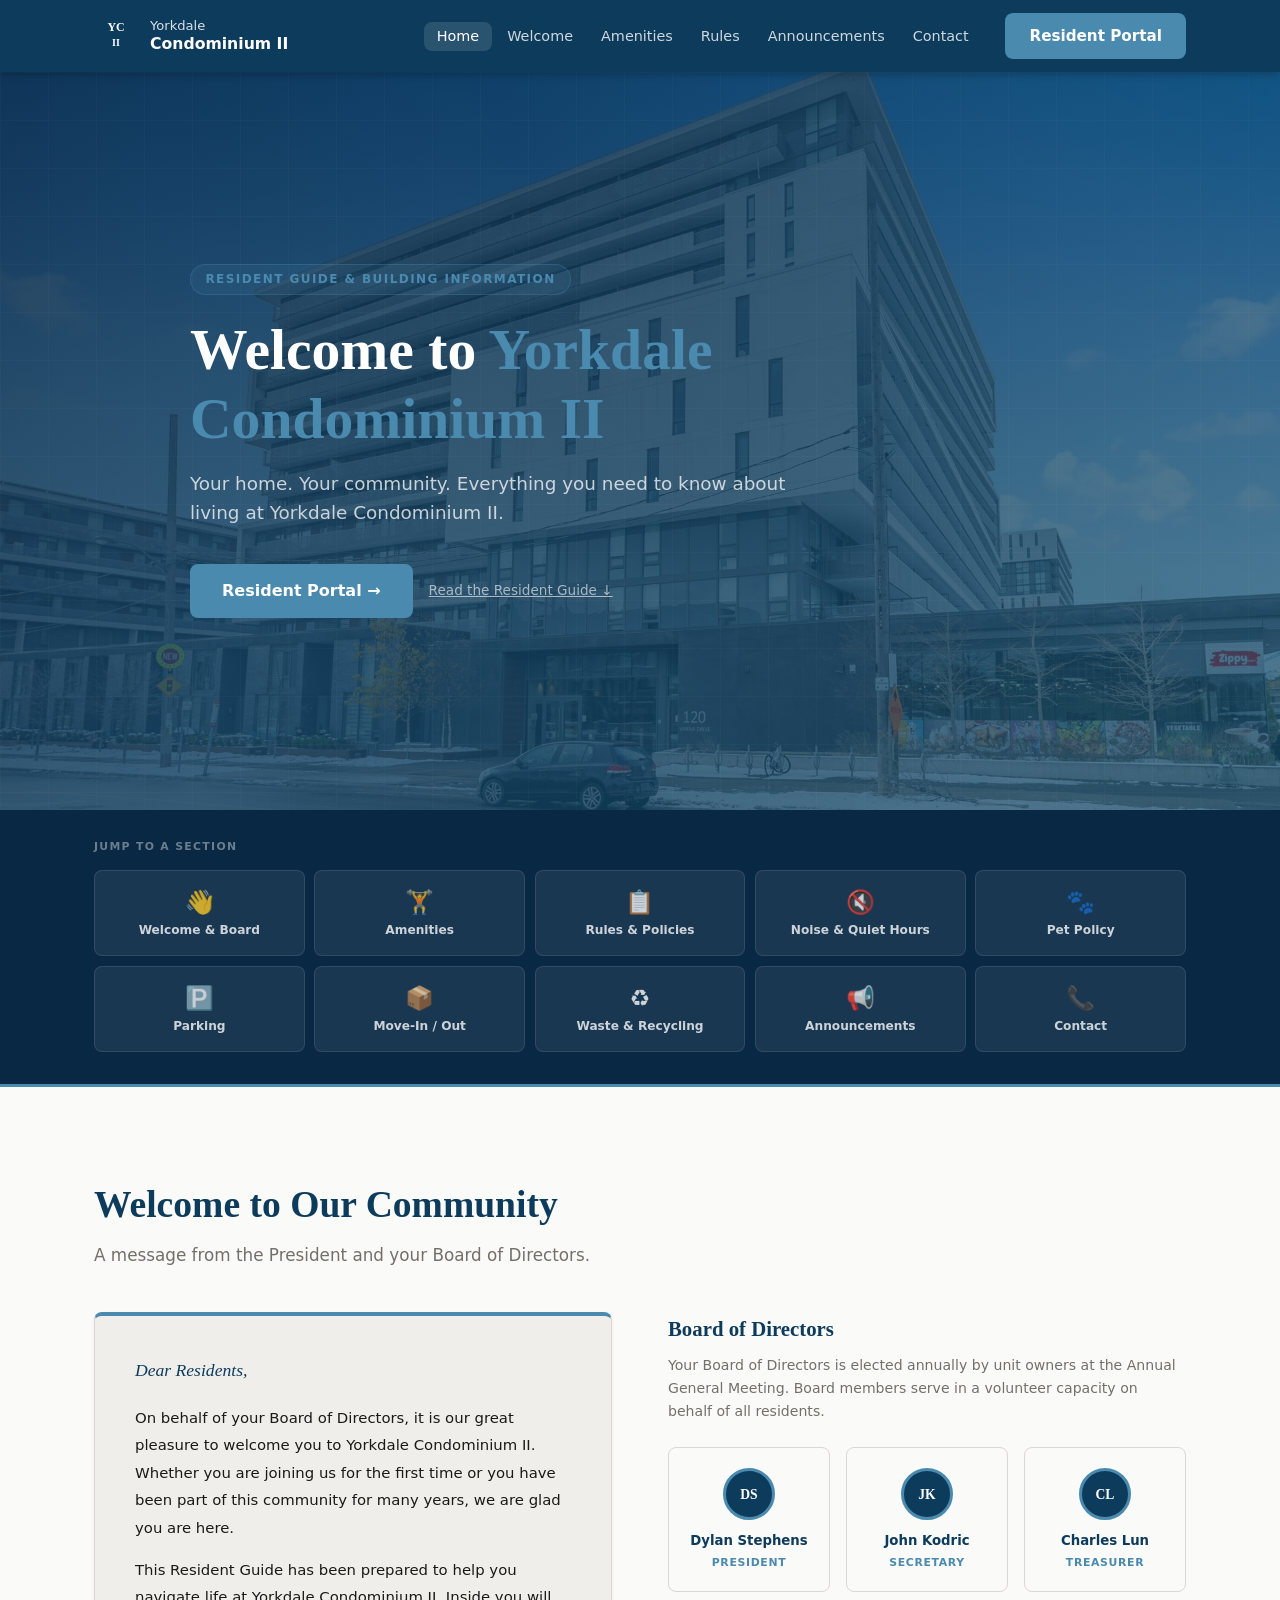
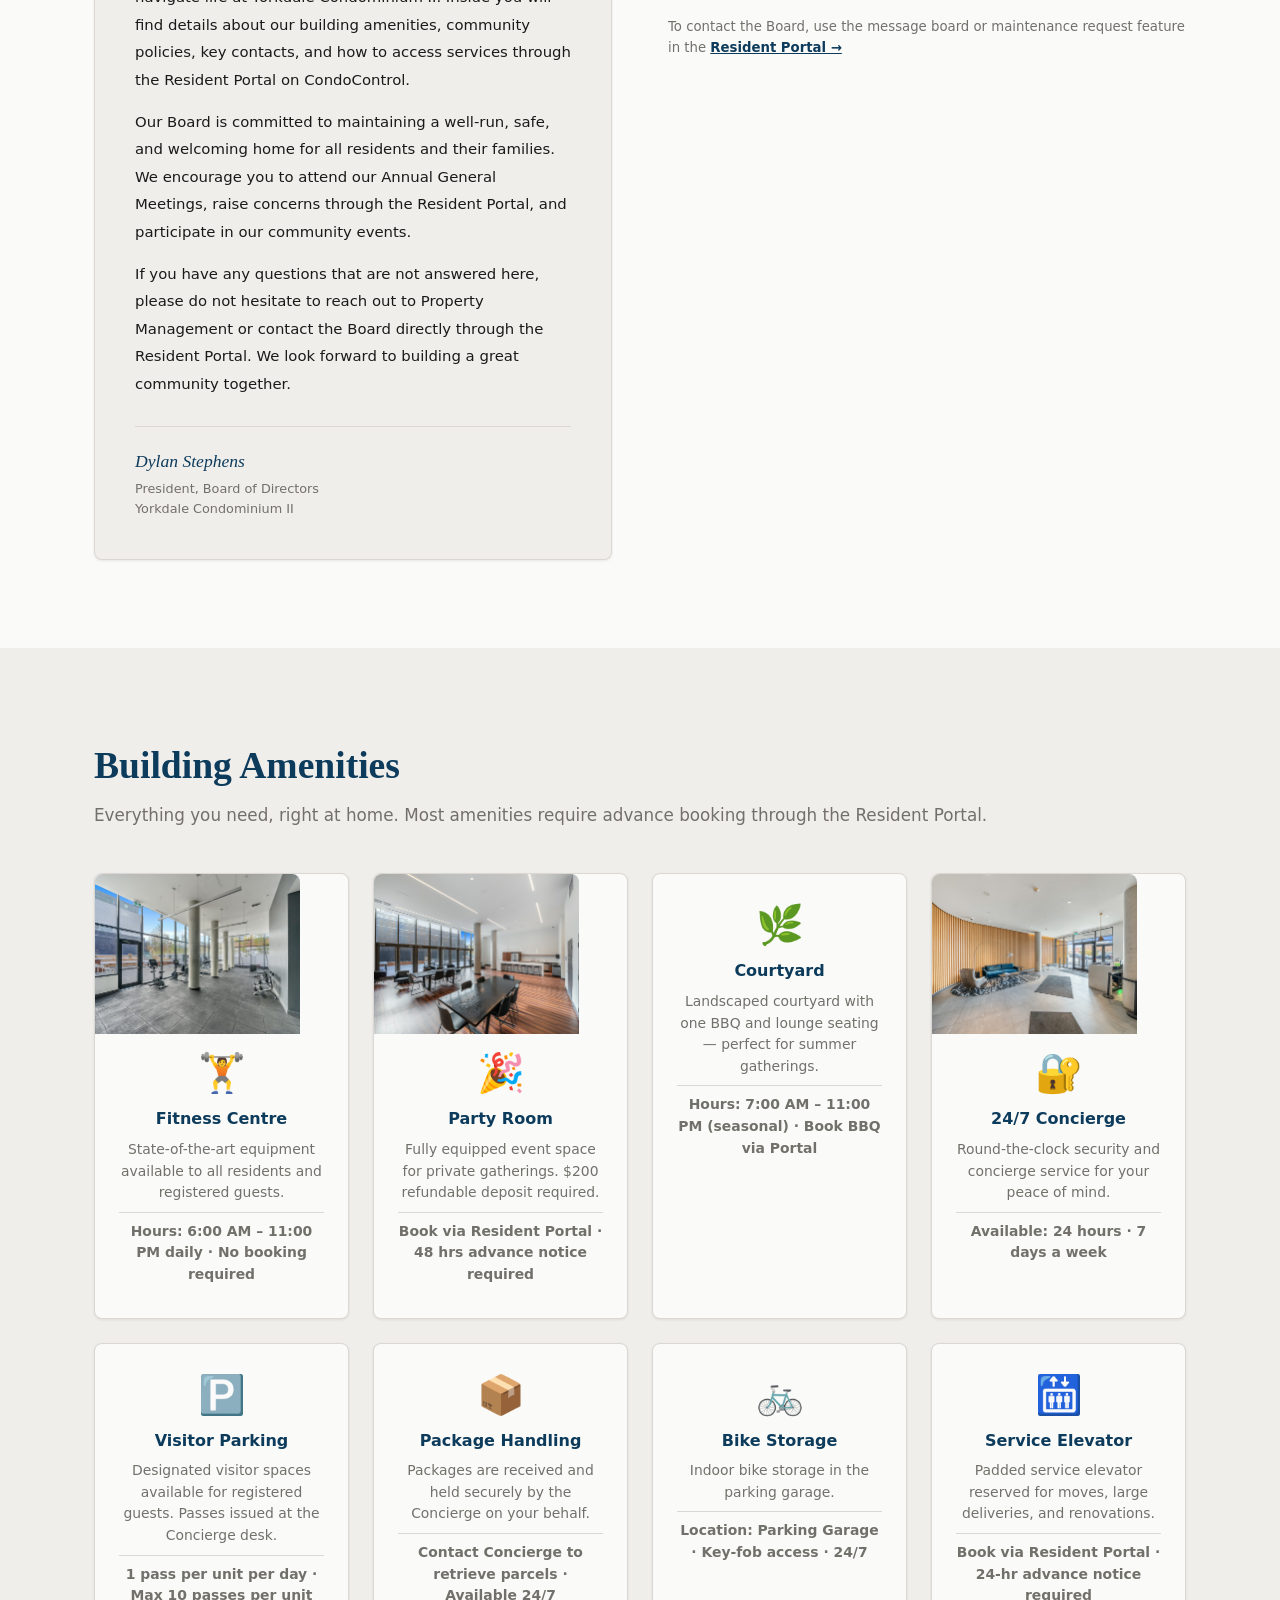
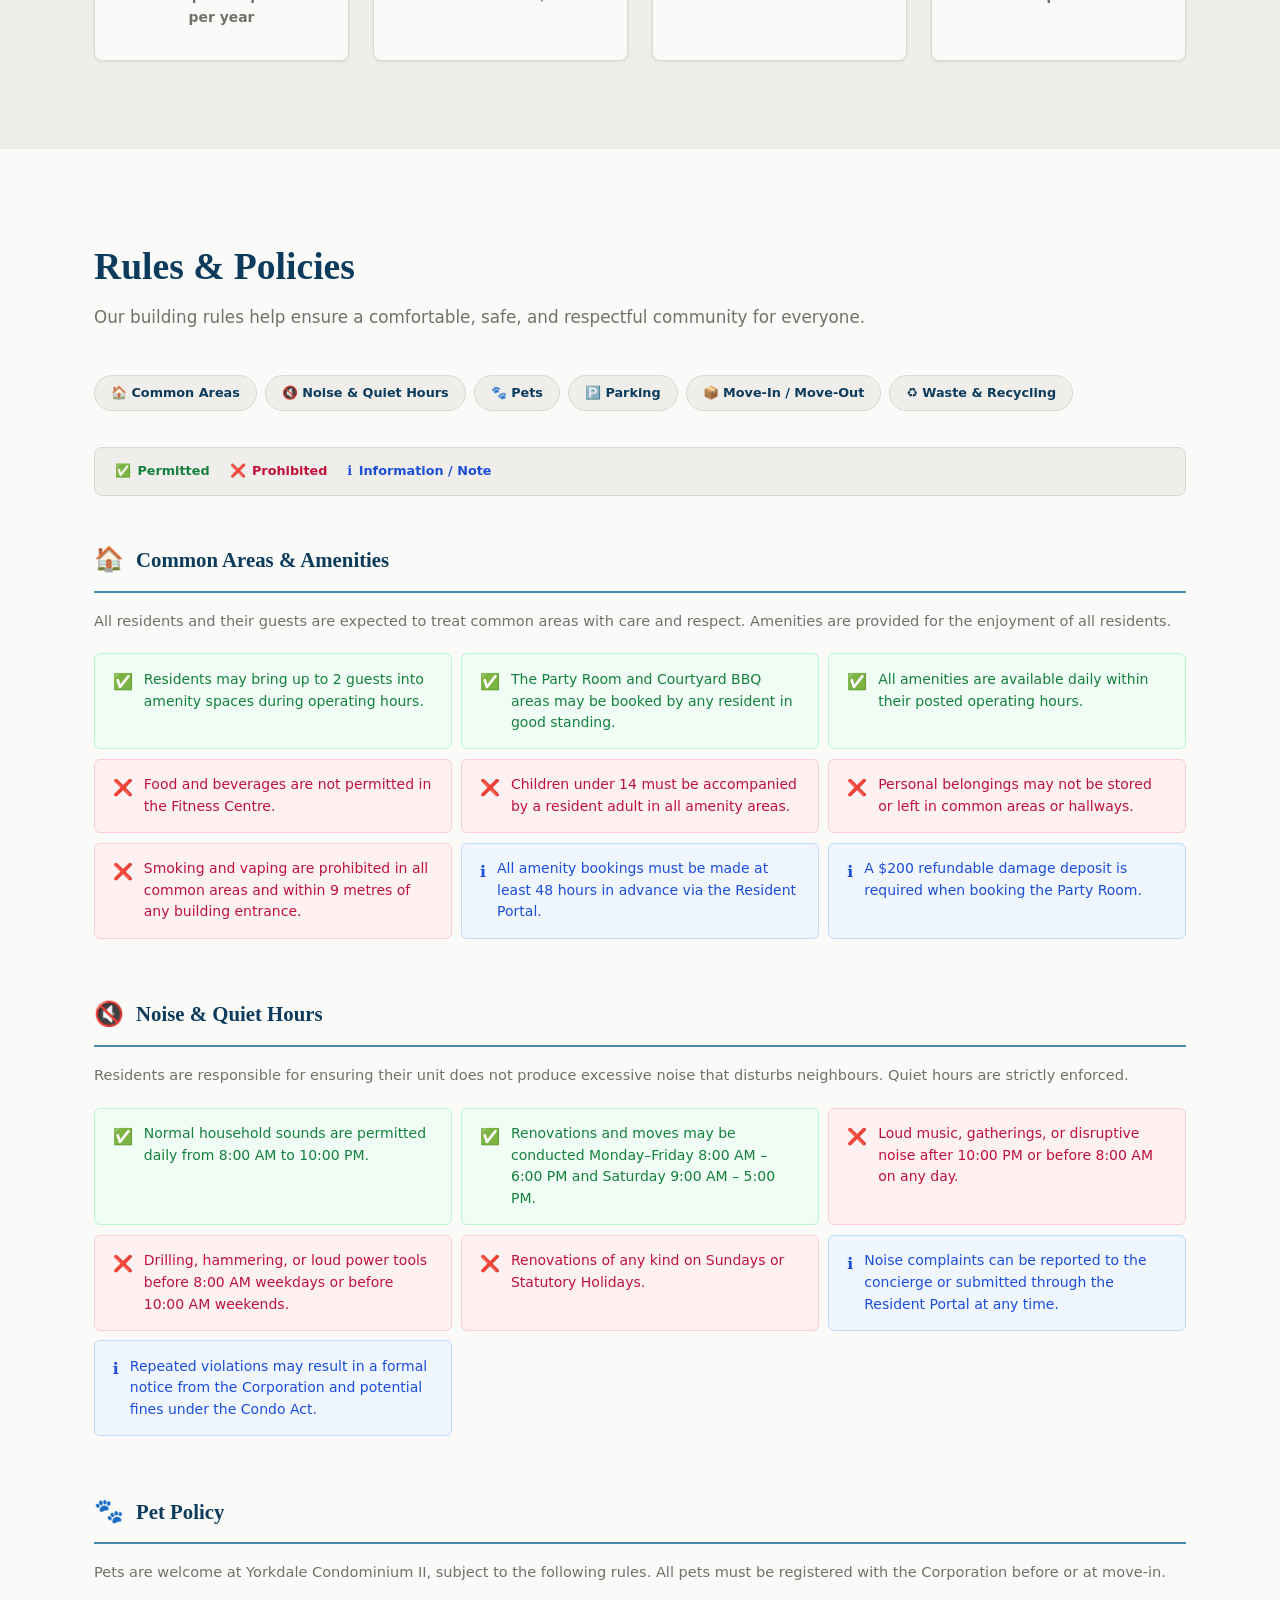
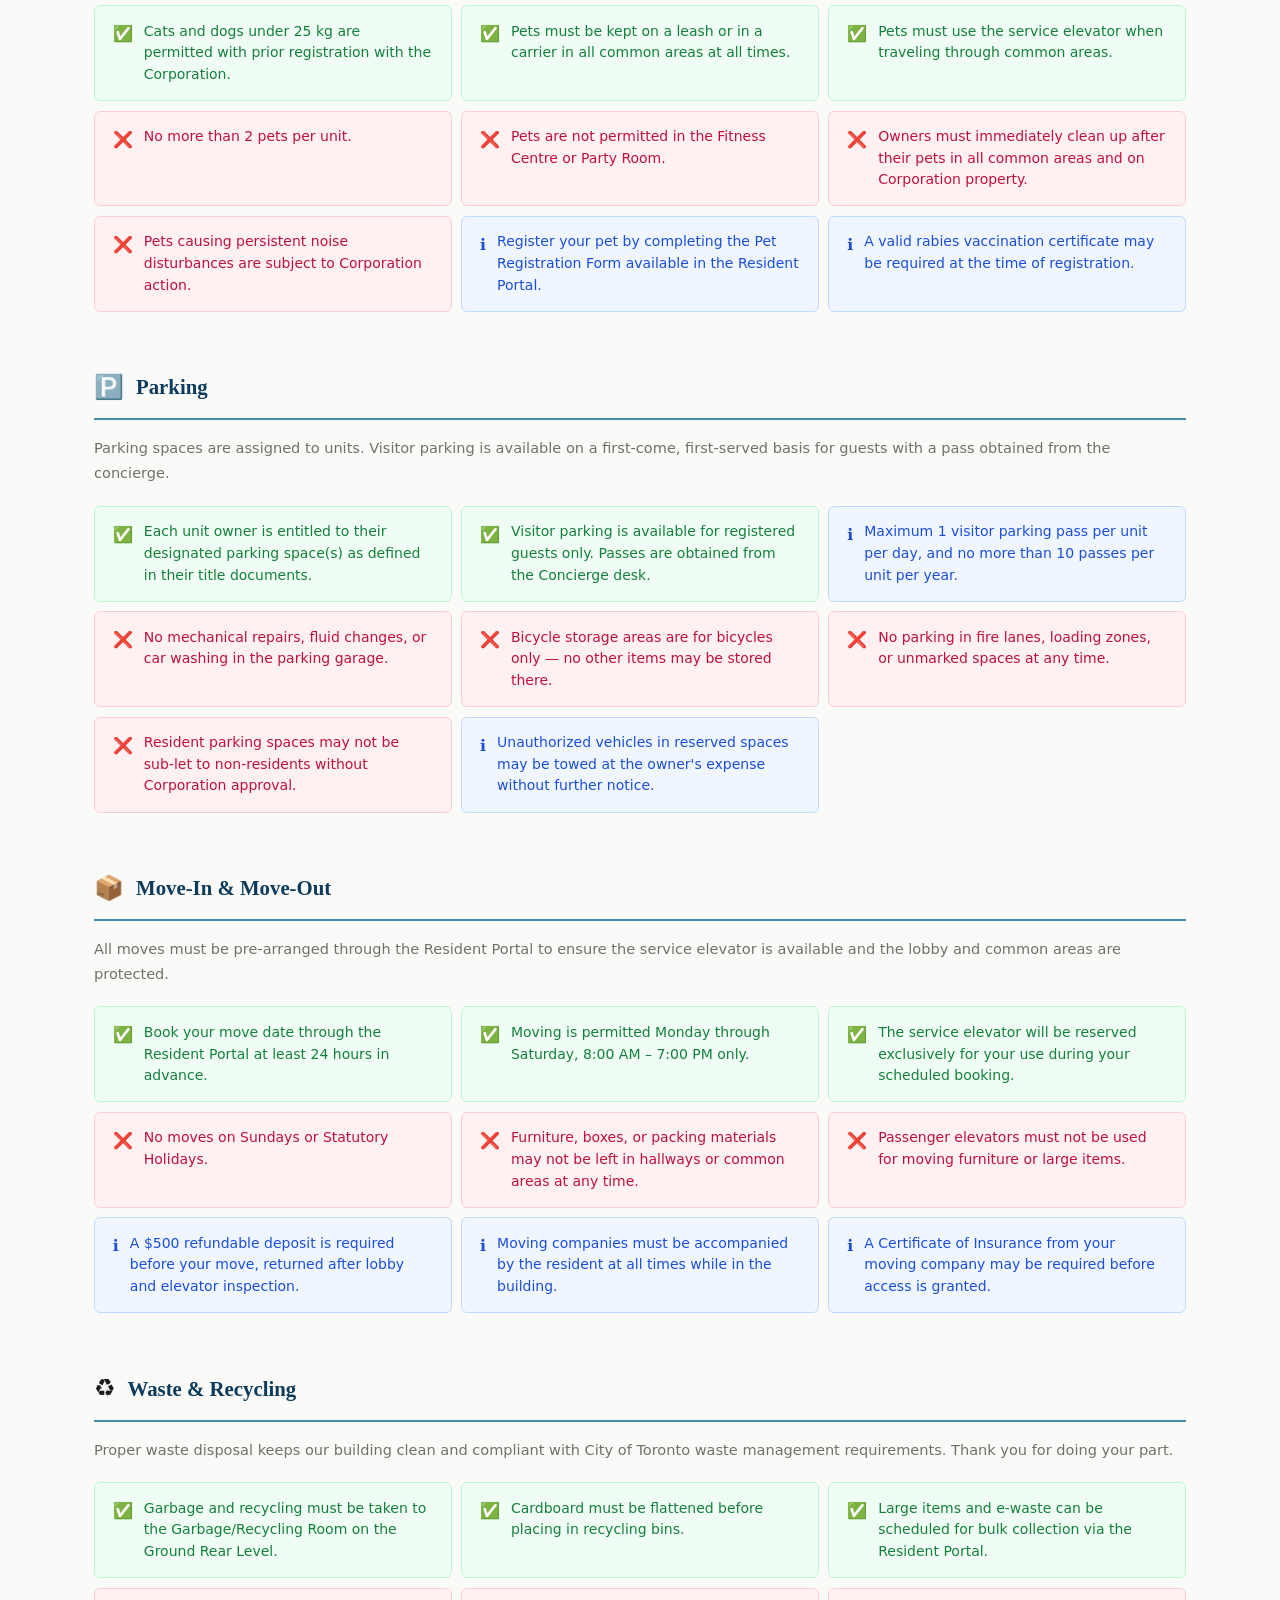
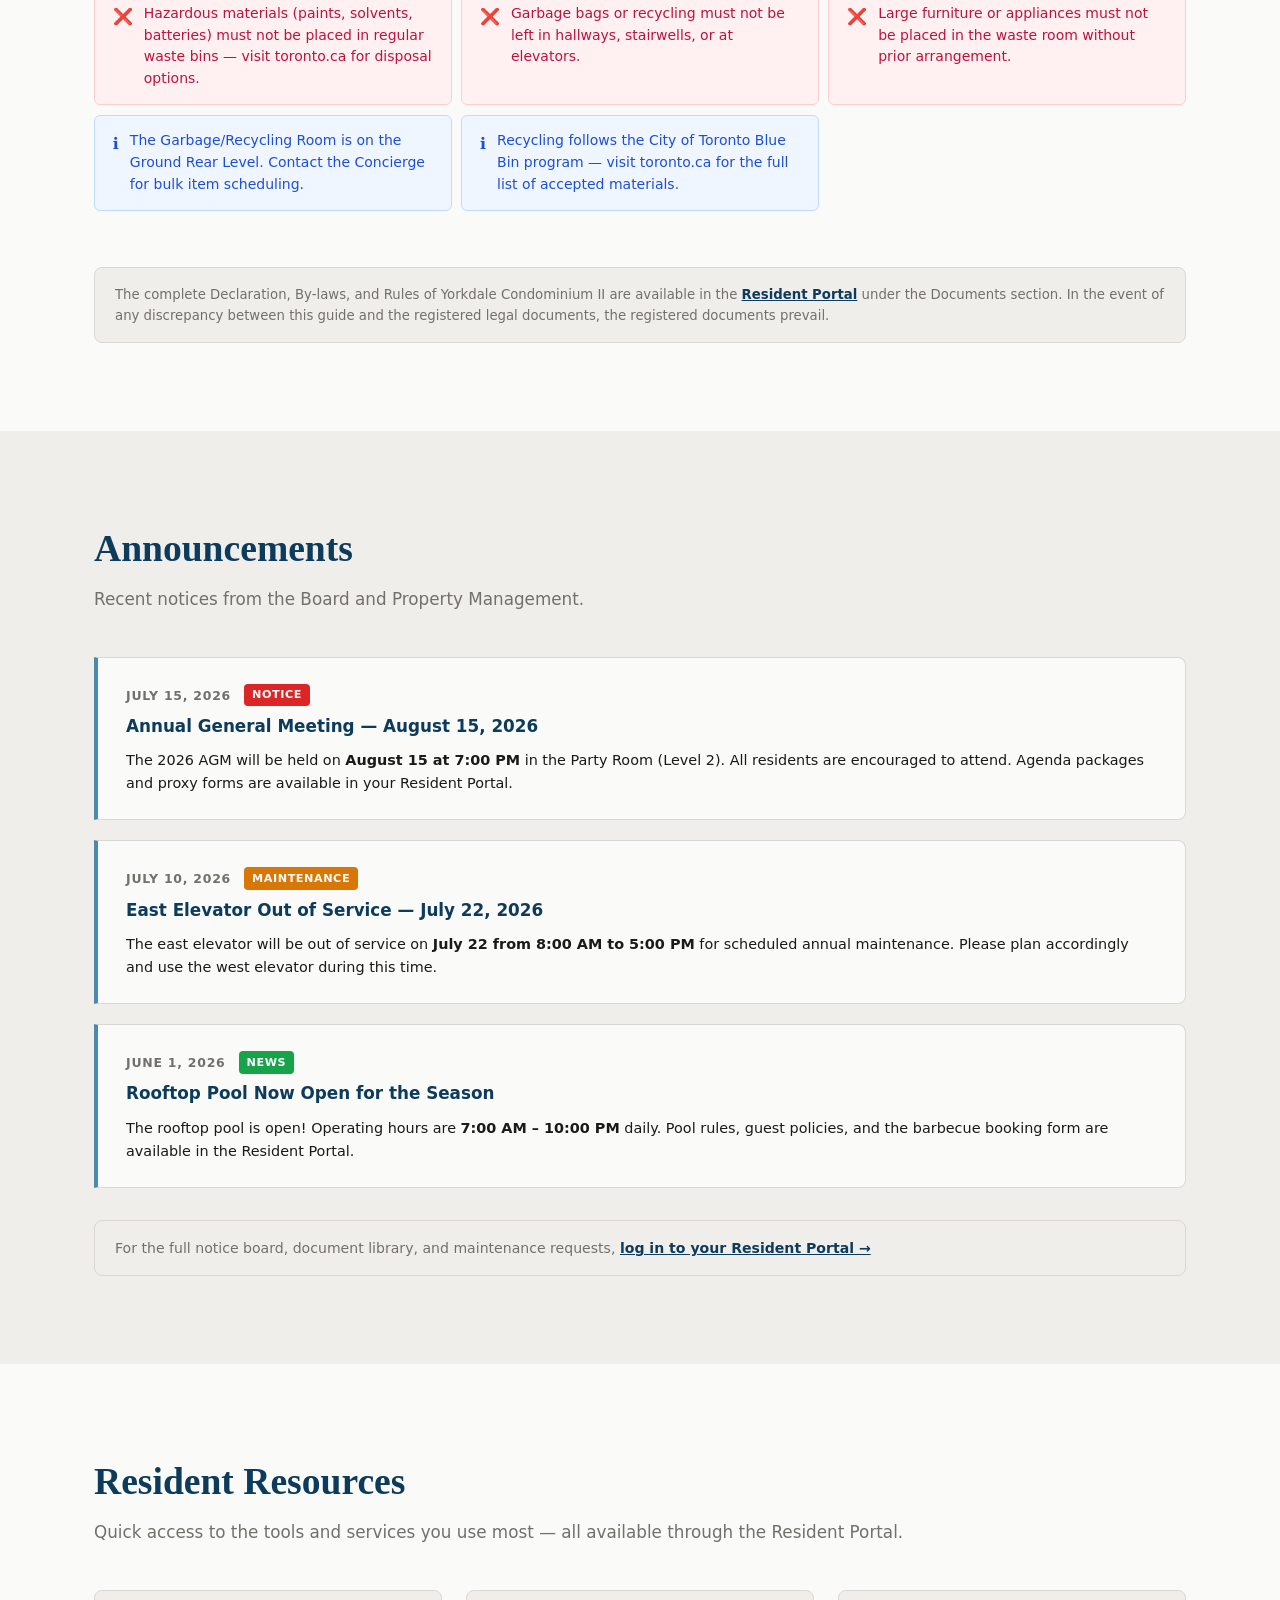
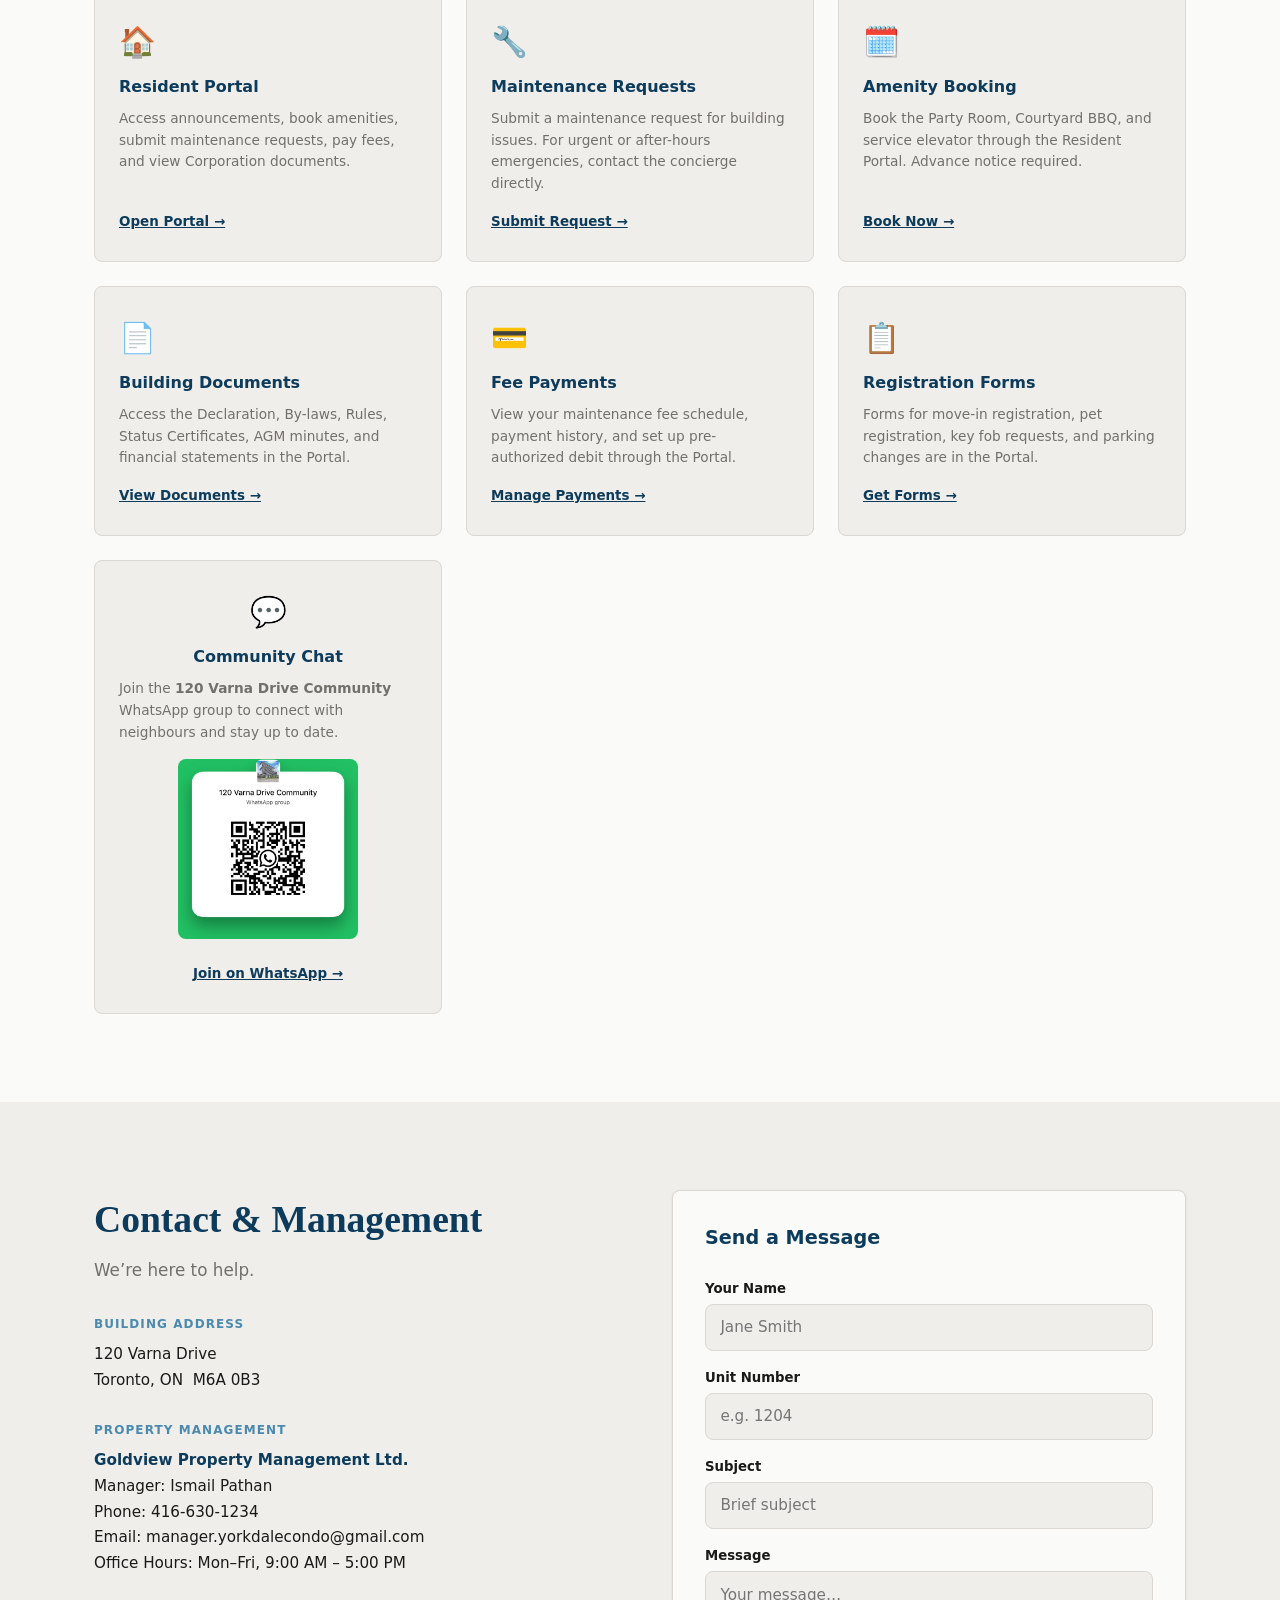
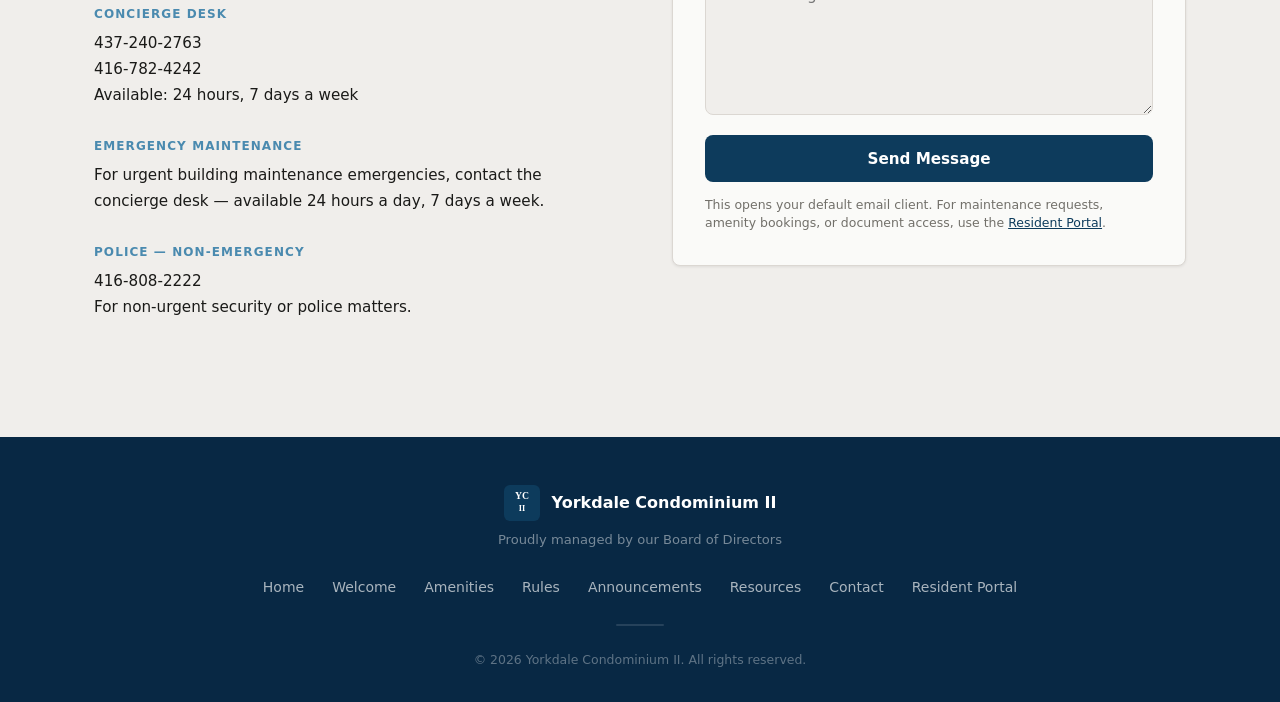
==== commit a95aeab8: "Add real building photos to hero and amenity cards - Exterior photo as hero background with dark blu" ====
--- a/index.html
+++ b/index.html
@@ -160,14 +160,16 @@
 
       <div class="amenity-grid">
 
-        <div class="amenity-card">
+        <div class="amenity-card has-photo">
+          <img src="assets/fitness-centre.jpg" alt="Fitness Centre" class="amenity-photo">
           <div class="amenity-icon">🏋️</div>
           <h3>Fitness Centre</h3>
           <p>State-of-the-art equipment available to all residents and registered guests.</p>
           <p class="amenity-hours">Hours: 6:00 AM – 11:00 PM daily · No booking required</p>
         </div>
 
-        <div class="amenity-card">
+        <div class="amenity-card has-photo">
+          <img src="assets/party-room.jpg" alt="Party Room" class="amenity-photo">
           <div class="amenity-icon">🎉</div>
           <h3>Party Room</h3>
           <p>Fully equipped event space for private gatherings. $200 refundable deposit required.</p>
@@ -181,7 +183,8 @@
           <p class="amenity-hours">Hours: 7:00 AM – 11:00 PM (seasonal) · Book BBQ via Portal</p>
         </div>
 
-        <div class="amenity-card">
+        <div class="amenity-card has-photo">
+          <img src="assets/lobby.jpg" alt="Lobby and Concierge Desk" class="amenity-photo">
           <div class="amenity-icon">🔐</div>
           <h3>24/7 Concierge</h3>
           <p>Round-the-clock security and concierge service for your peace of mind.</p>
--- a/css/styles.css
+++ b/css/styles.css
@@ -129,7 +129,9 @@
   min-height: 82vh;
   display: flex;
   align-items: center;
-  background: linear-gradient(135deg, #082844 0%, #0d3b5c 45%, #1a5272 100%);
+  background:
+    linear-gradient(135deg, rgba(8,40,68,0.88) 0%, rgba(13,59,92,0.80) 50%, rgba(26,82,114,0.72) 100%),
+    url('../assets/building-exterior.jpg') center 40% / cover no-repeat;
   overflow: hidden;
 }
 .hero::before {
@@ -137,8 +139,8 @@
   position: absolute;
   inset: 0;
   background-image:
-    radial-gradient(circle at 15% 85%, rgba(74,138,175,0.2) 0%, transparent 50%),
-    radial-gradient(circle at 85% 15%, rgba(74,138,175,0.14) 0%, transparent 45%);
+    radial-gradient(circle at 15% 85%, rgba(74,138,175,0.15) 0%, transparent 50%),
+    radial-gradient(circle at 85% 15%, rgba(74,138,175,0.10) 0%, transparent 45%);
 }
 .hero::after {
   content: '';
@@ -213,6 +215,14 @@
   transition: box-shadow var(--transition), transform var(--transition);
 }
 .amenity-card:hover { box-shadow: var(--shadow-md); transform: translateY(-4px); }
+.amenity-card.has-photo { padding-top: 0; }
+.amenity-photo {
+  width: calc(100% + 3rem);
+  margin: 0 -1.5rem 1.25rem;
+  height: 160px;
+  object-fit: cover;
+  border-radius: var(--radius) var(--radius) 0 0;
+}
 .amenity-icon { font-size: 2.4rem; margin-bottom: 0.85rem; line-height: 1; }
 .amenity-card h3 { font-size: 1rem; font-weight: 700; color: var(--color-primary); margin-bottom: 0.45rem; }
 .amenity-card p  { font-size: 0.87rem; color: var(--color-muted); line-height: 1.55; }
@@ -634,6 +644,8 @@
     min-height: auto;
     padding: 2cm 0 1.5cm;
     background: #0d3b5c !important;
+    -webkit-print-color-adjust: exact;
+    print-color-adjust: exact;
     -webkit-print-color-adjust: exact;
     print-color-adjust: exact;
   }
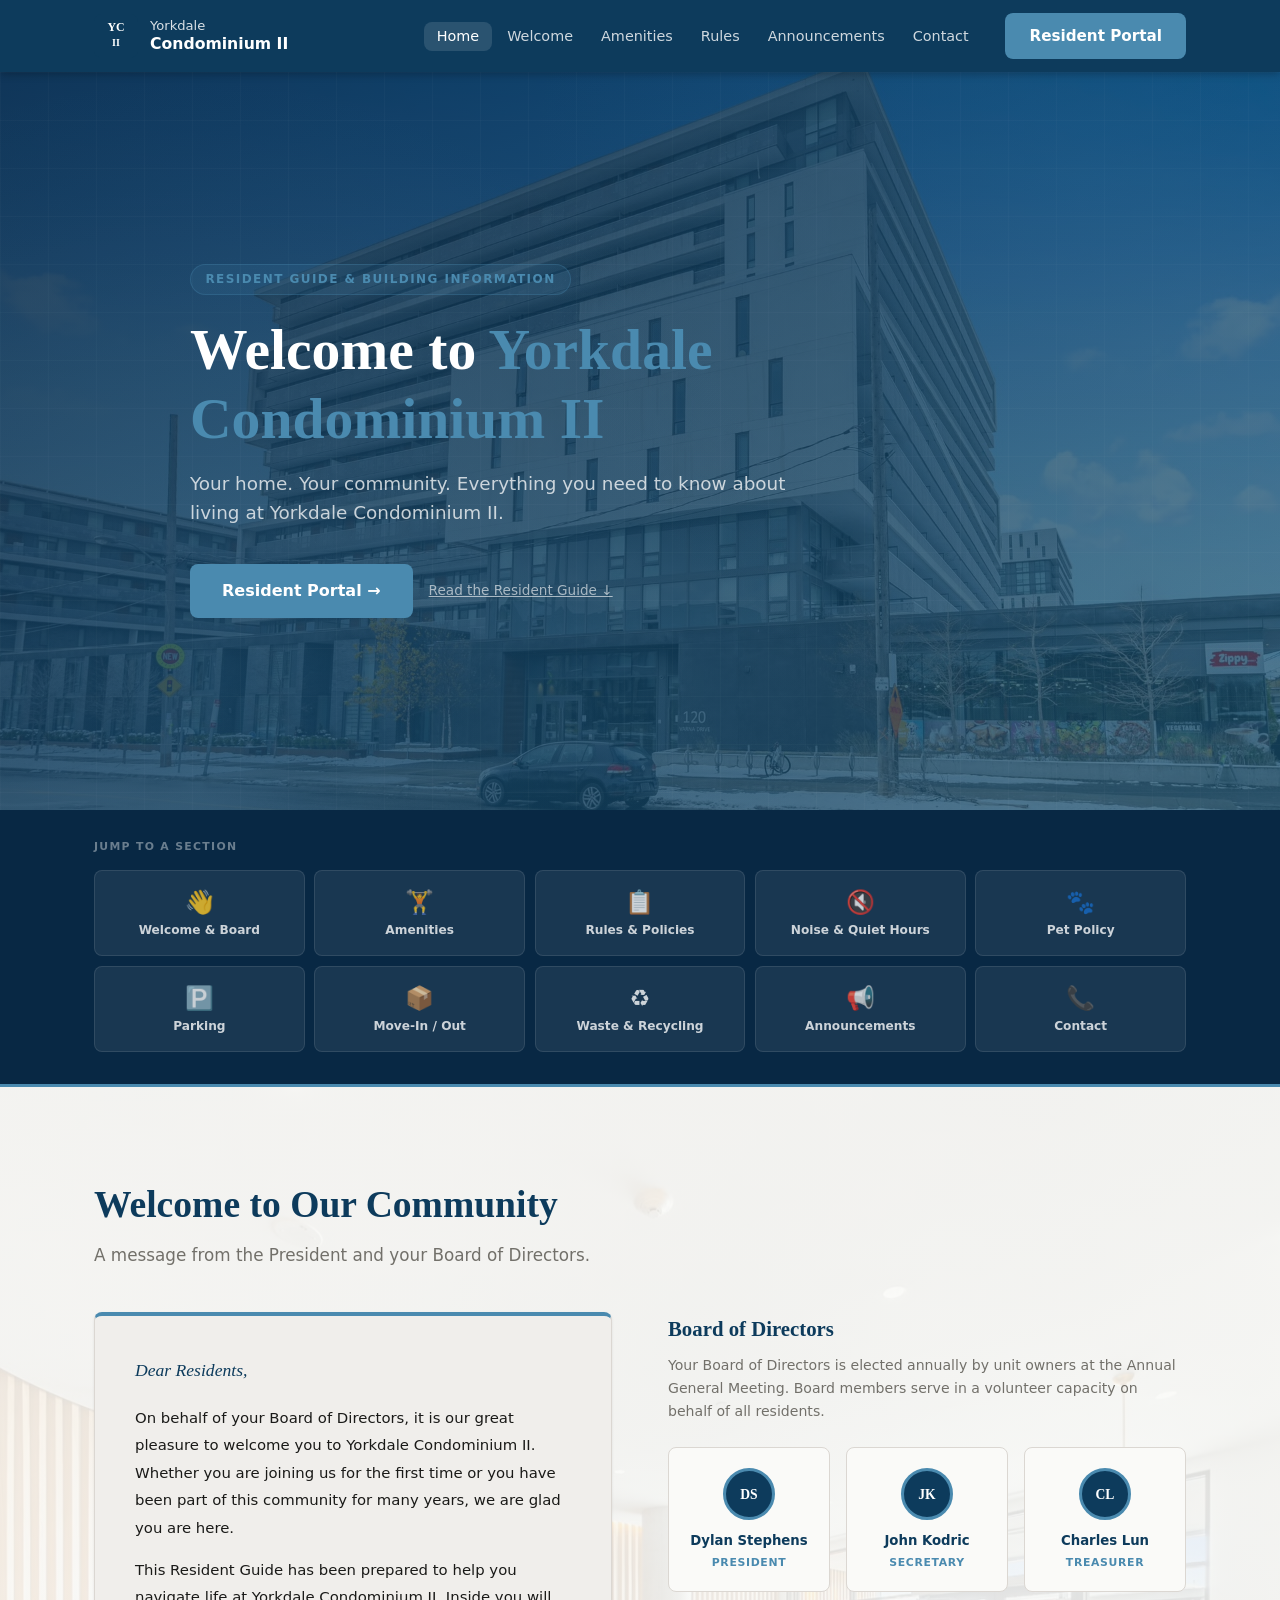
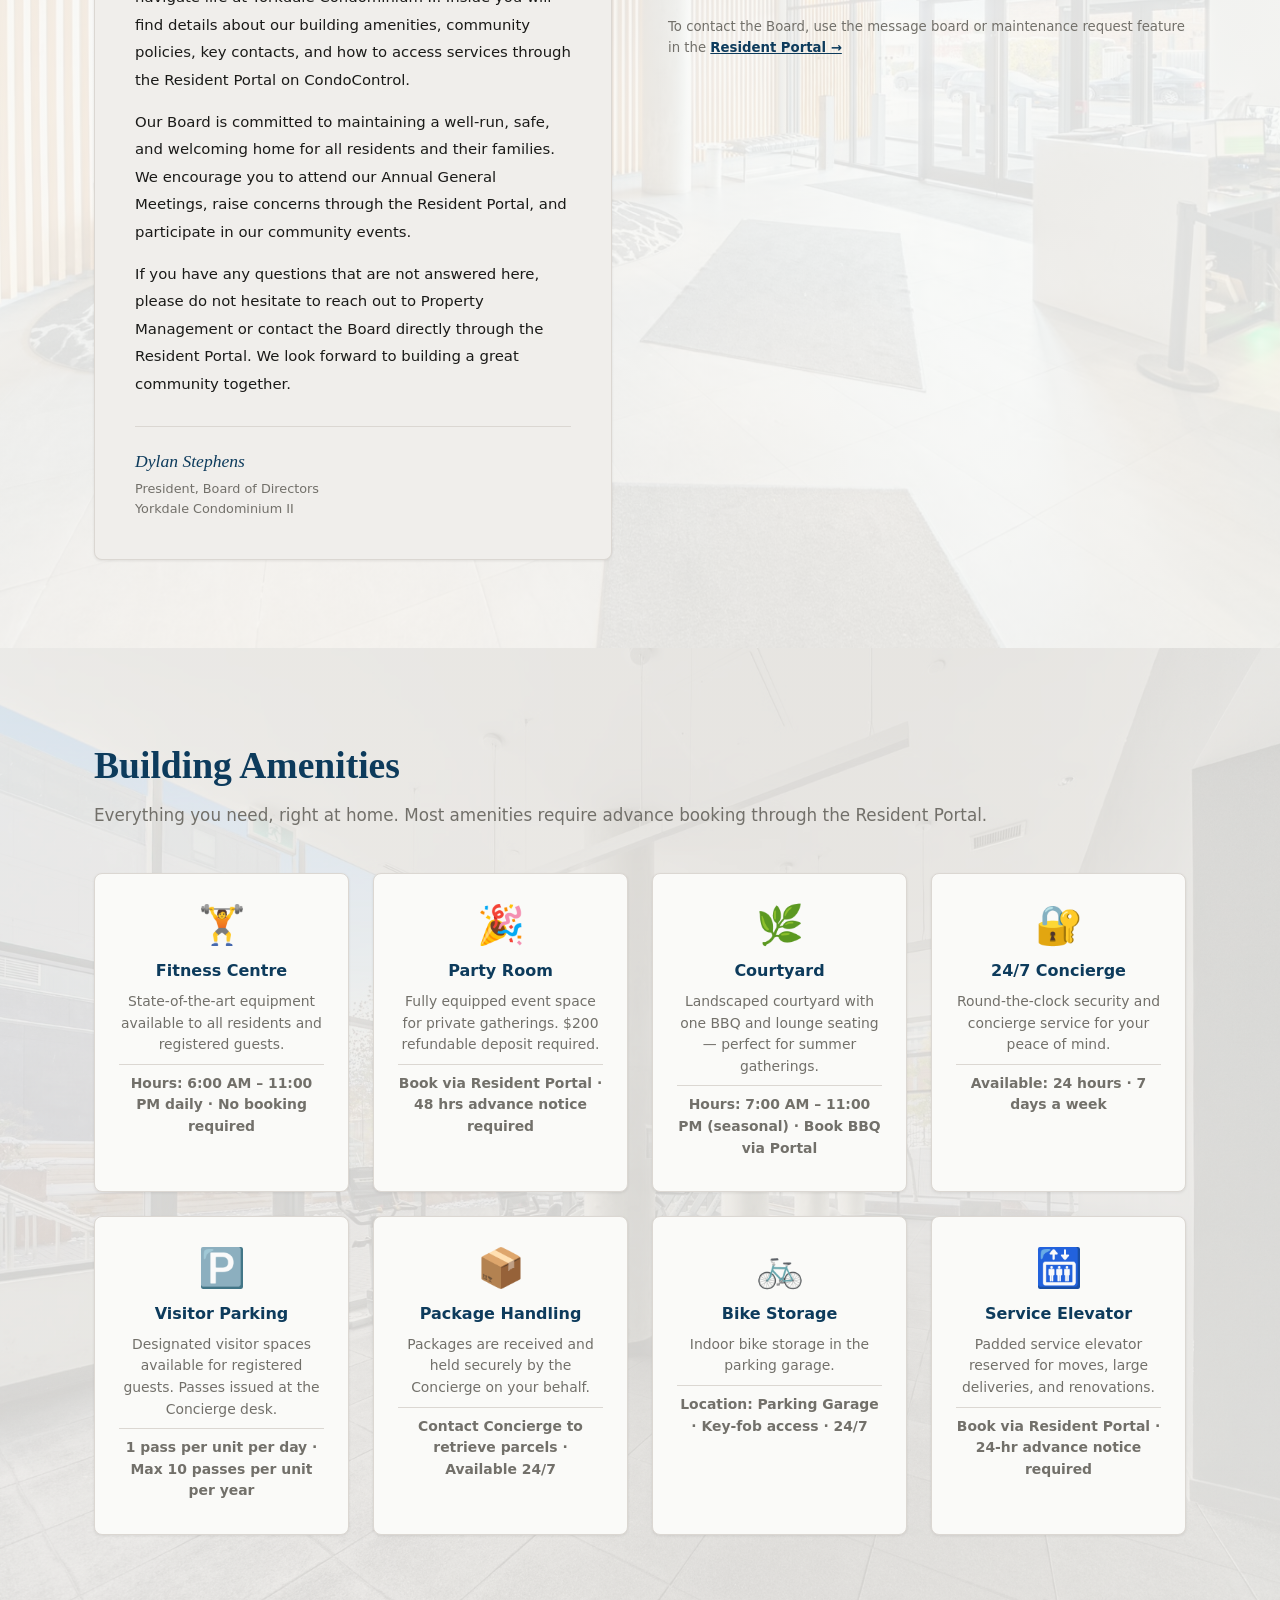
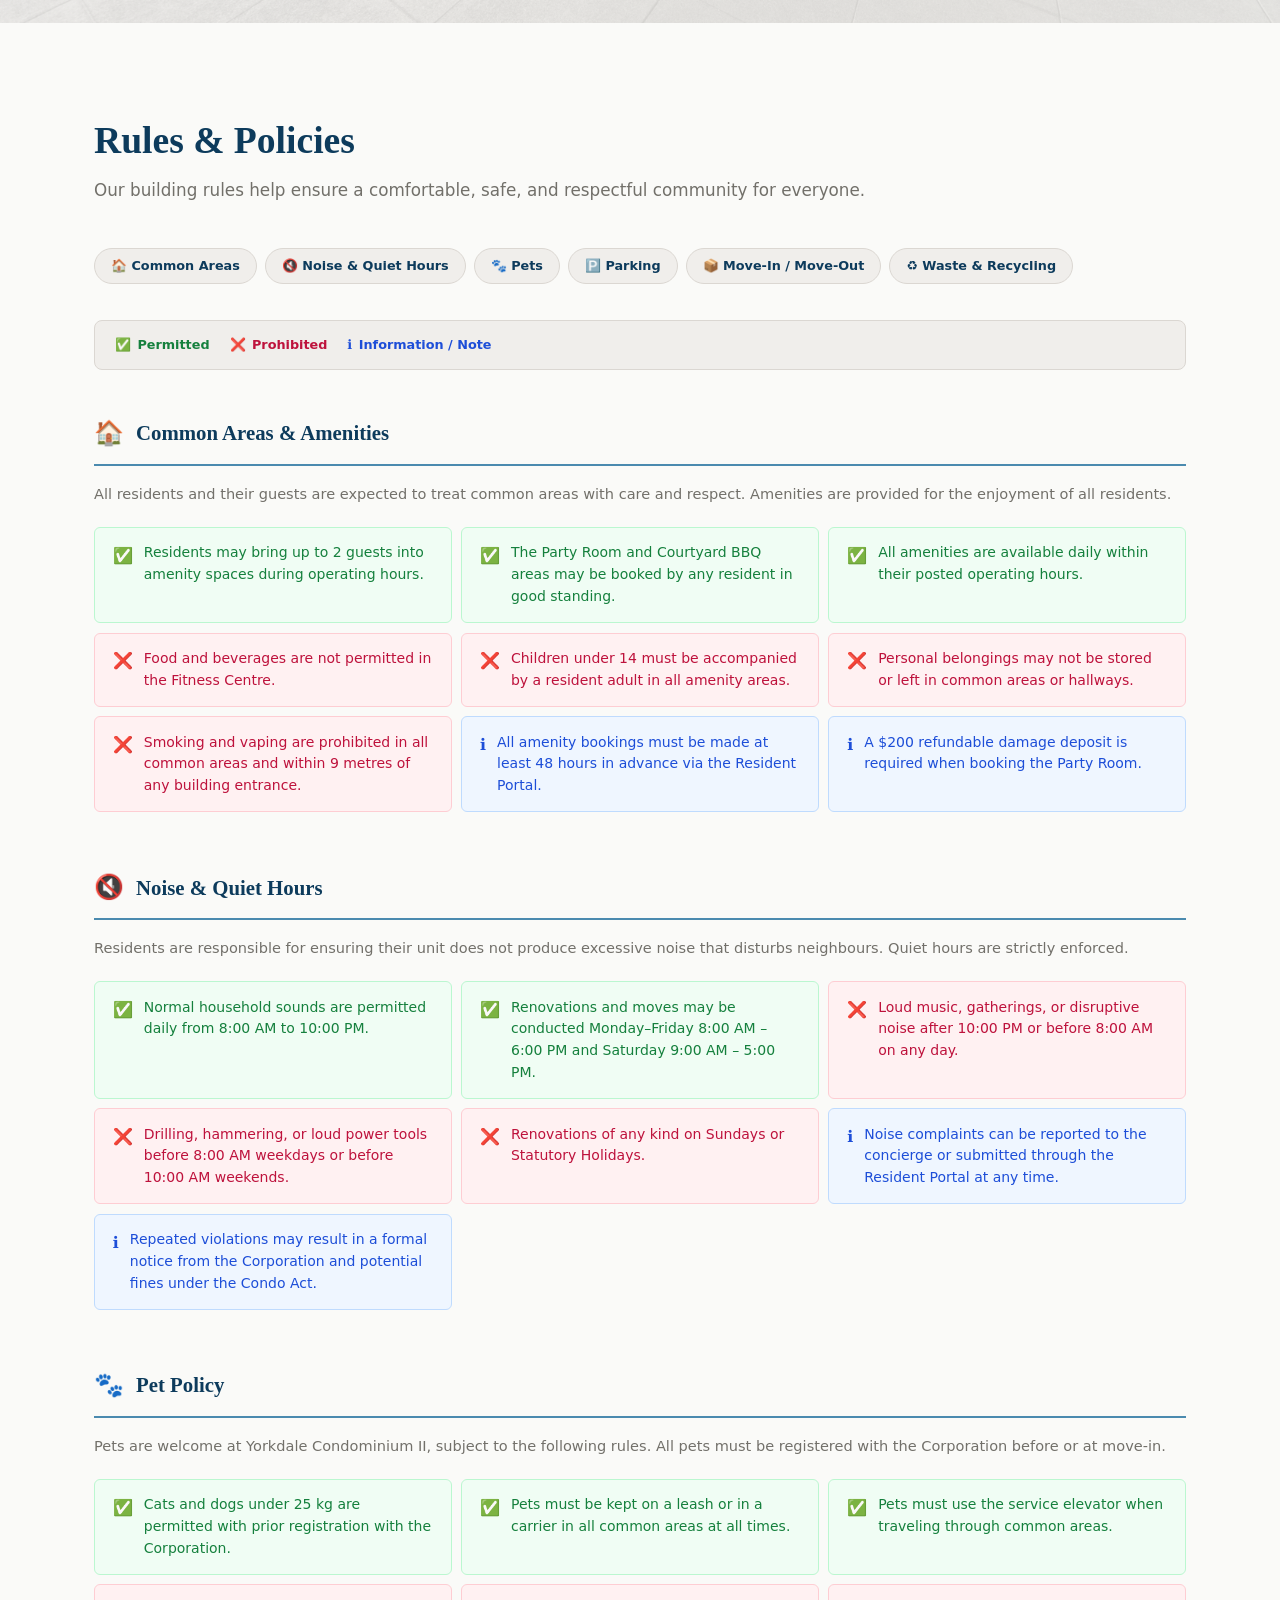
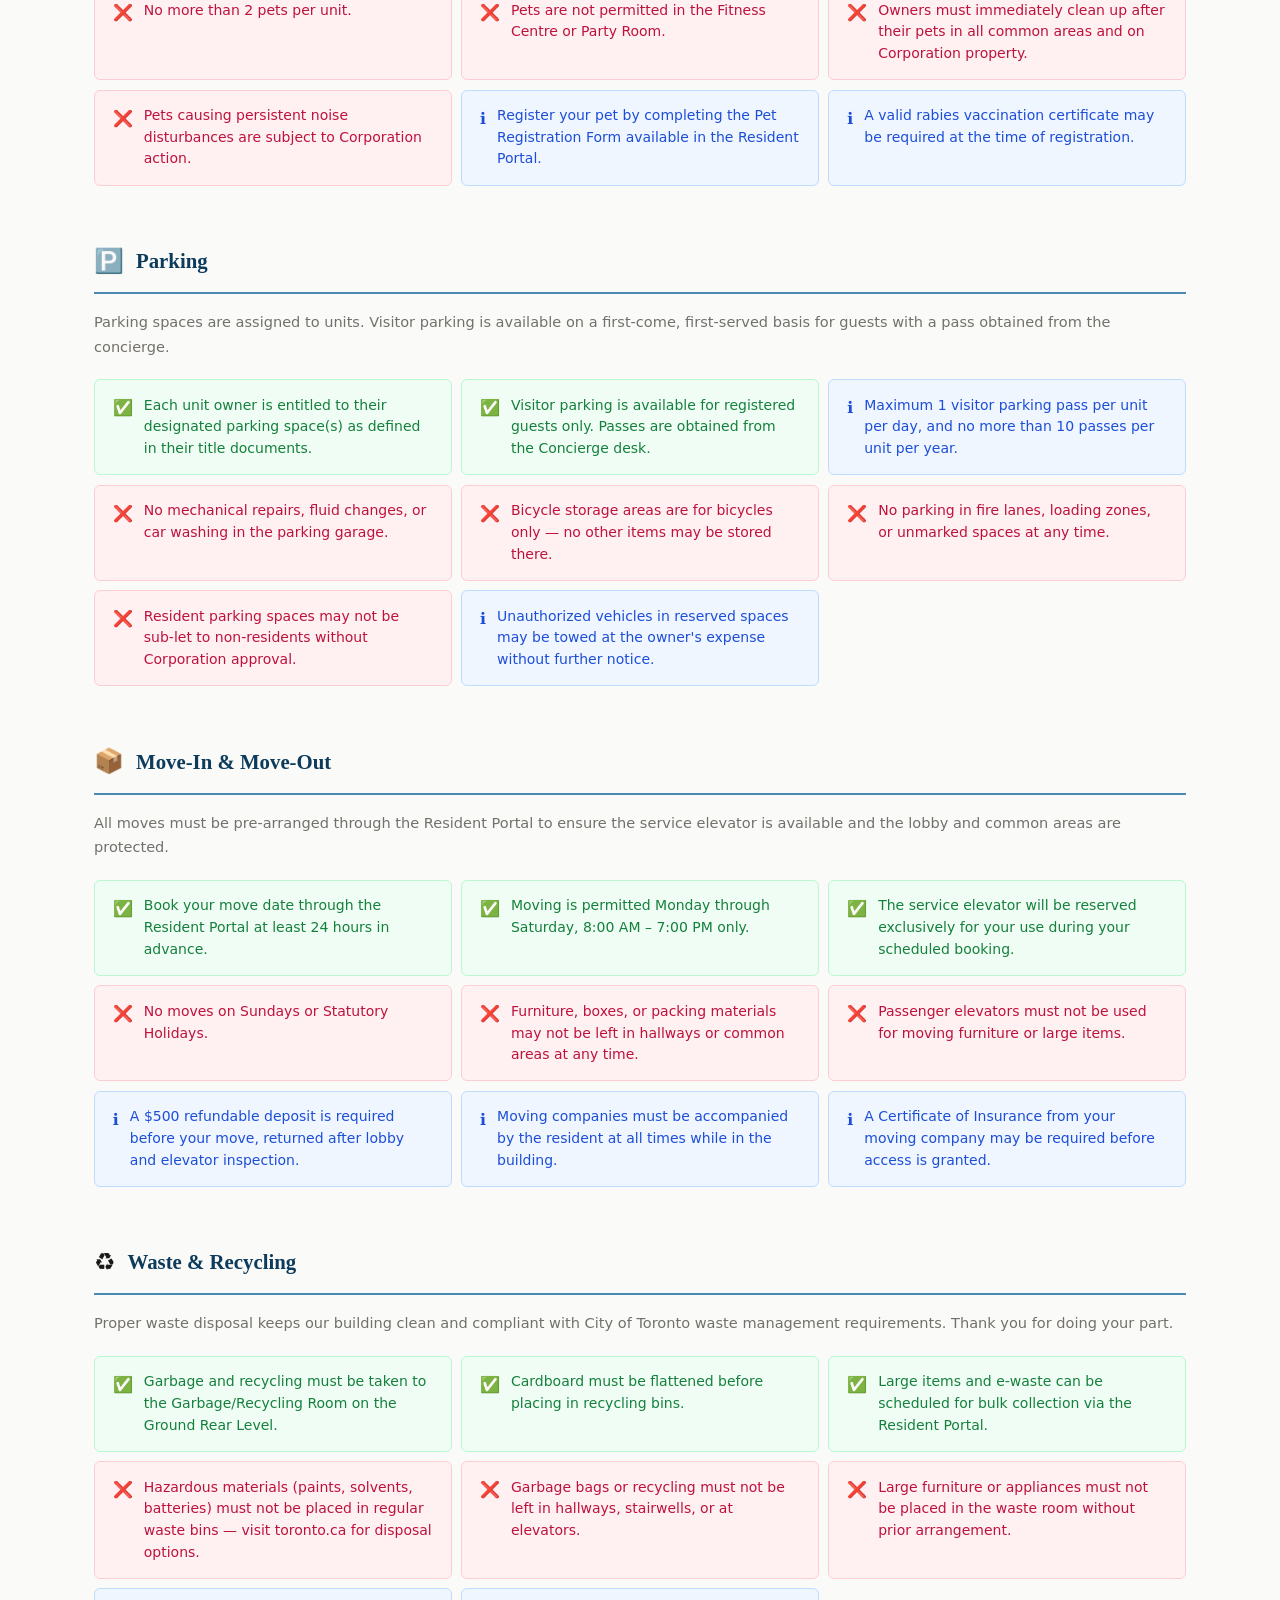
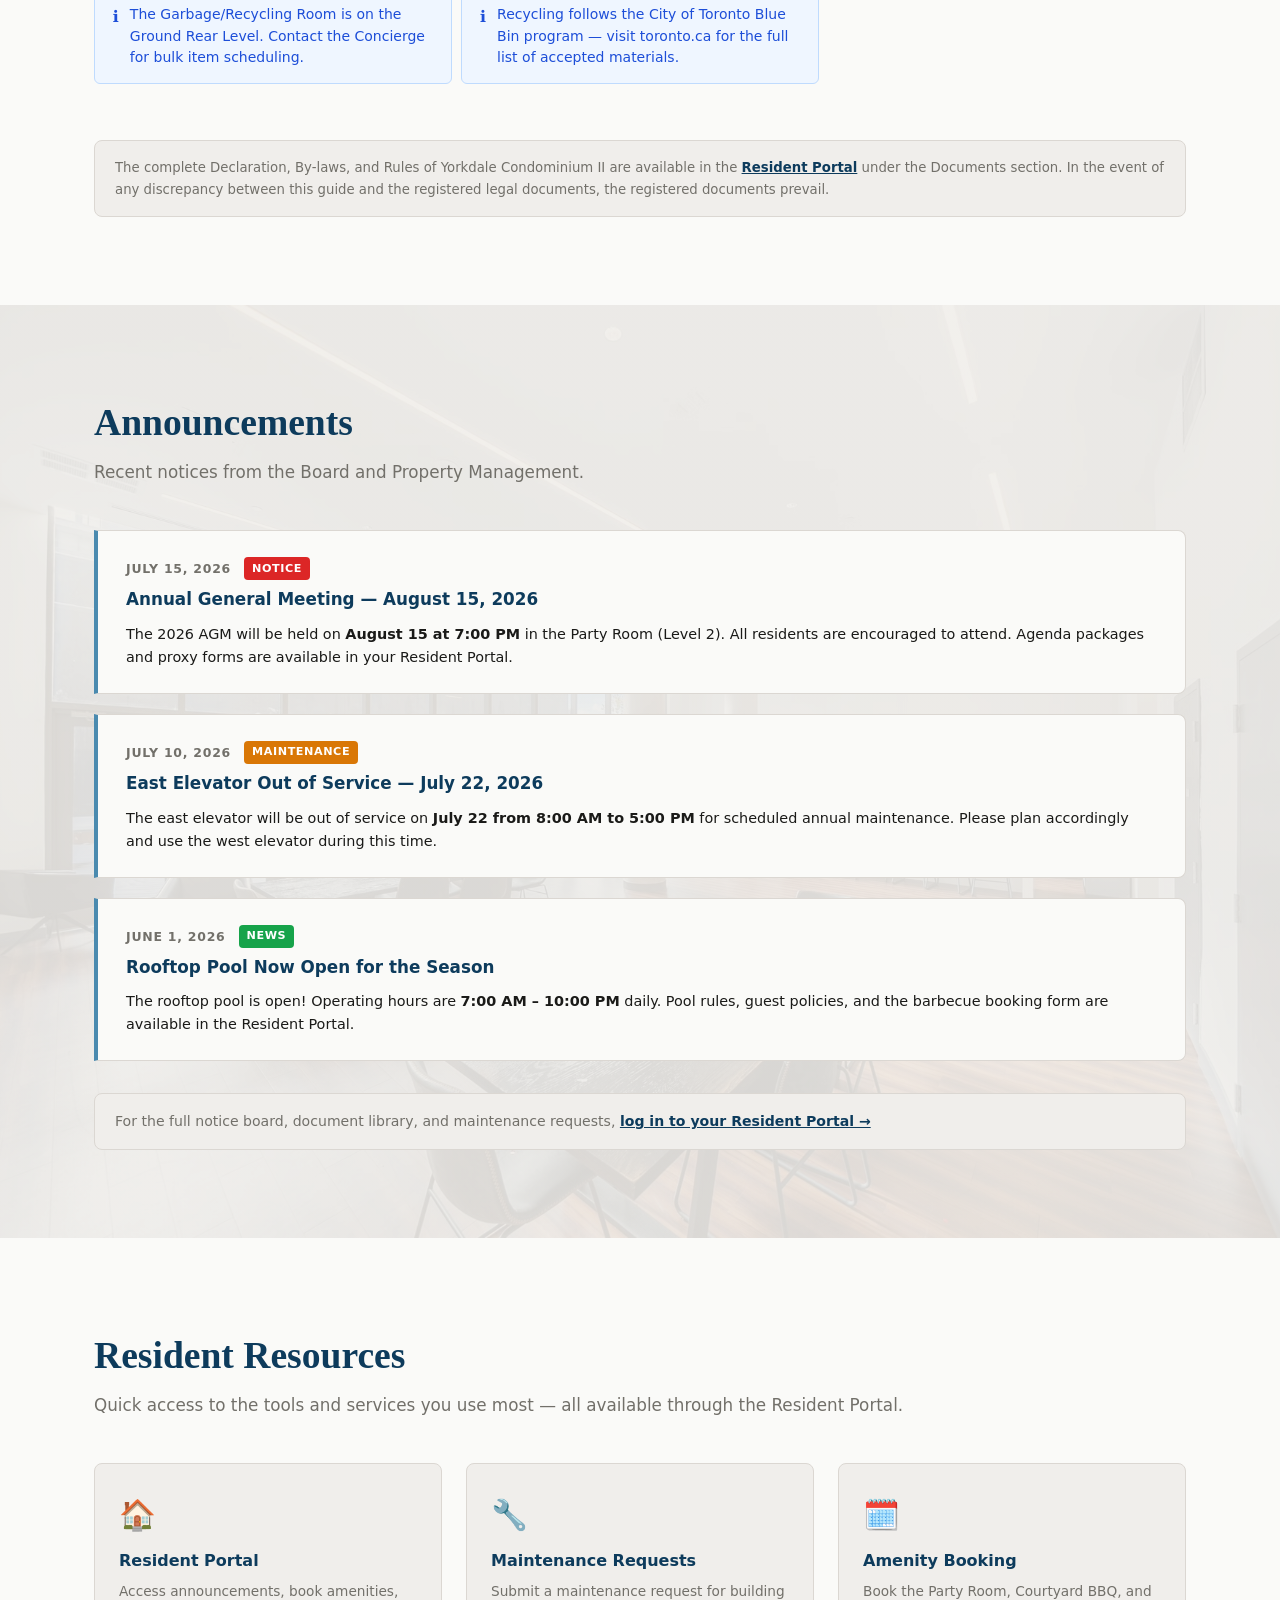
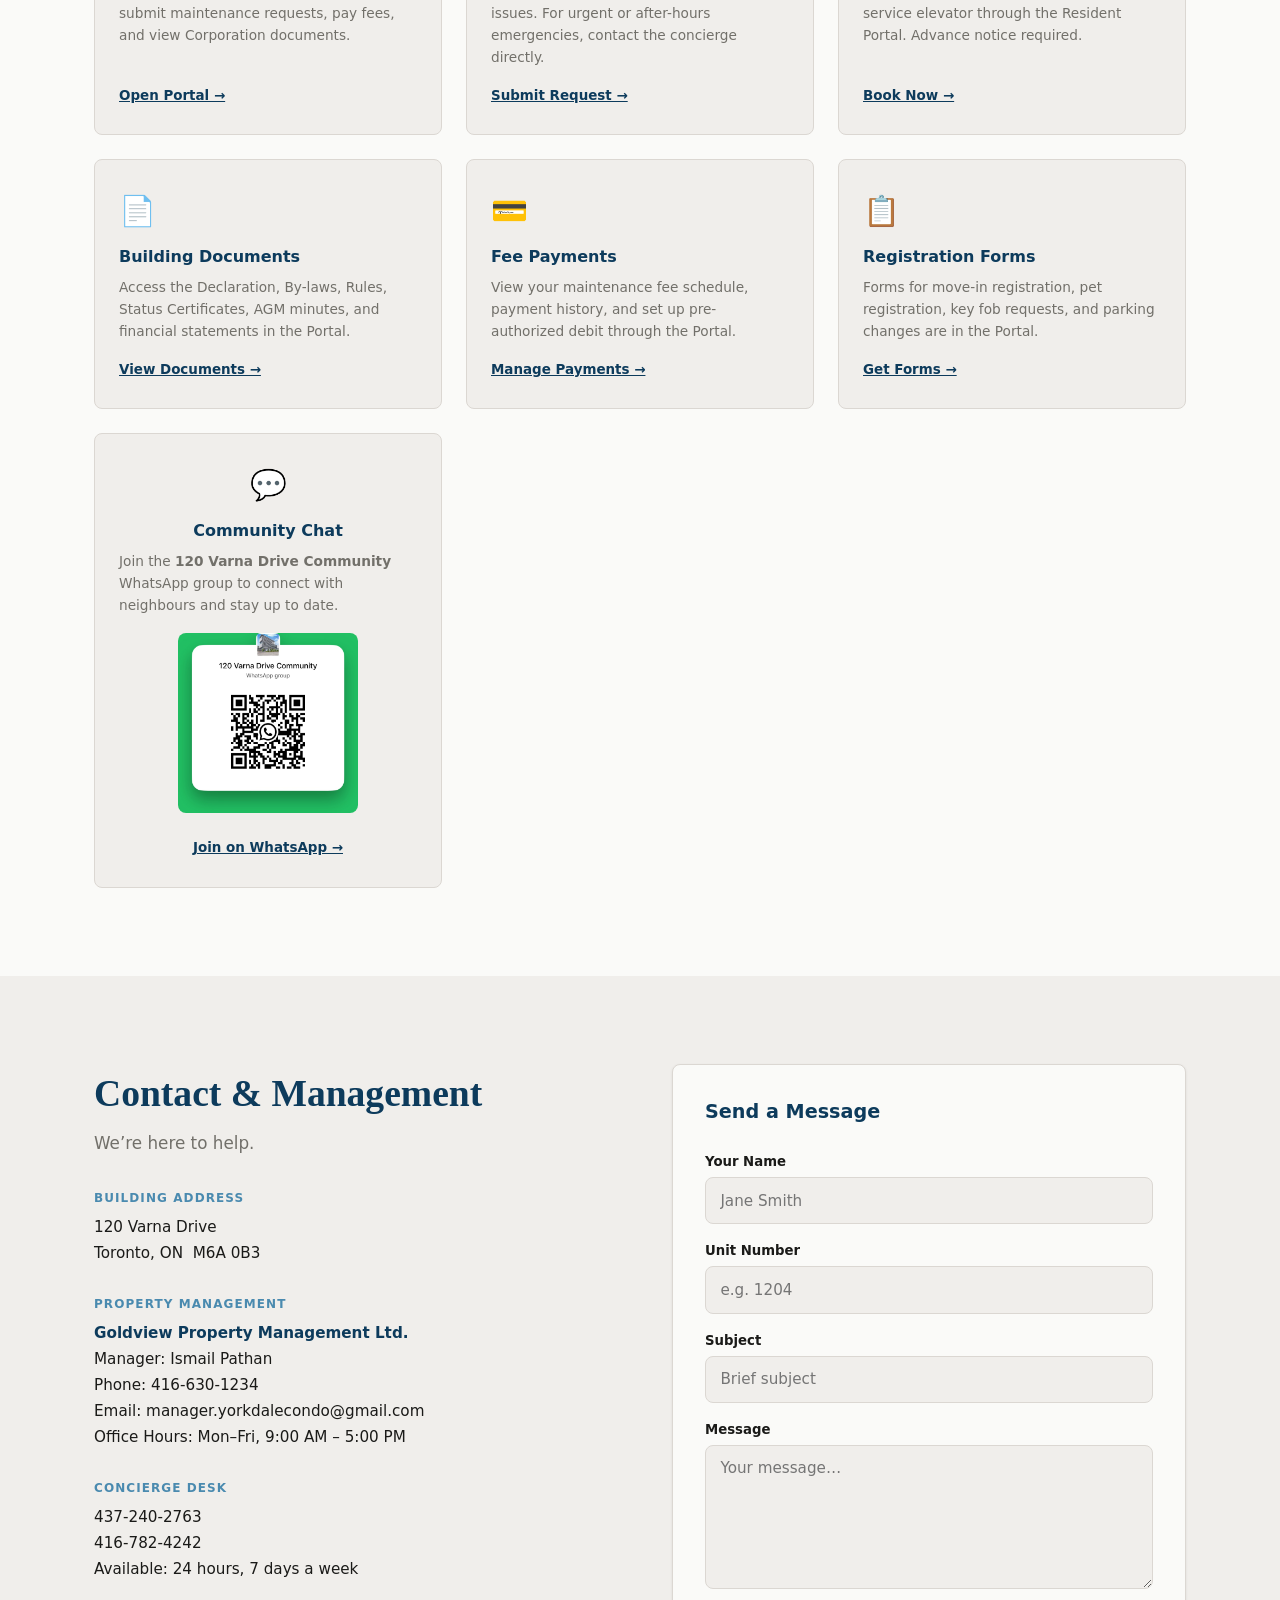
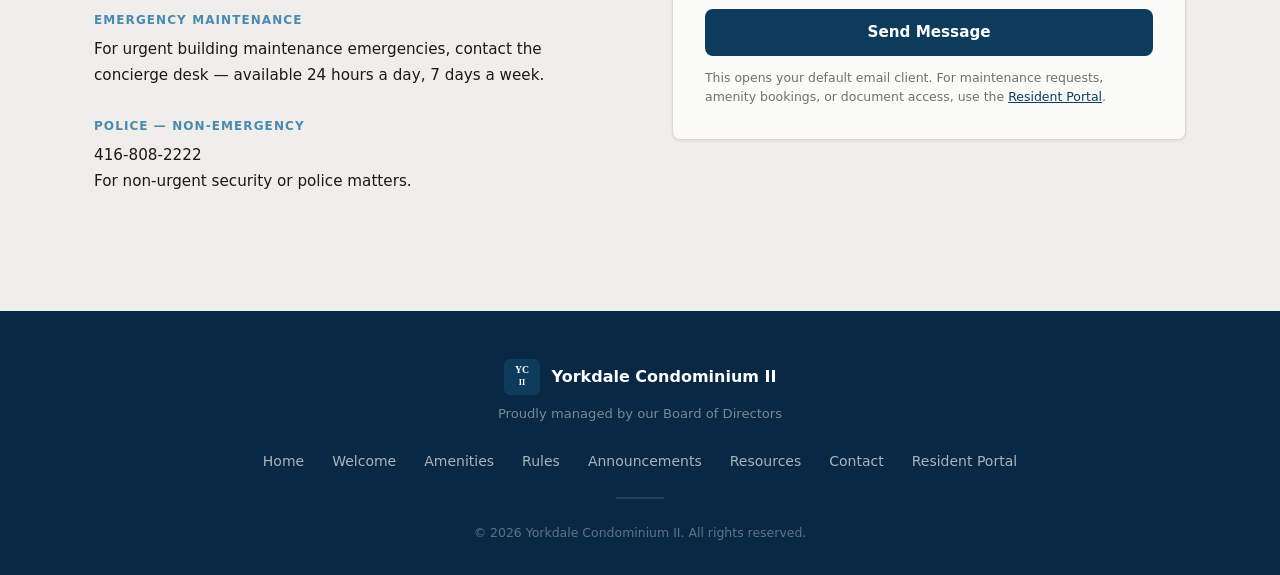
==== commit a054b4f2: "Use photos as section backgrounds instead of amenity card insets - Removed photos from Fitness Centr" ====
--- a/index.html
+++ b/index.html
@@ -160,16 +160,14 @@
 
       <div class="amenity-grid">
 
-        <div class="amenity-card has-photo">
-          <img src="assets/fitness-centre.jpg" alt="Fitness Centre" class="amenity-photo">
+        <div class="amenity-card">
           <div class="amenity-icon">🏋️</div>
           <h3>Fitness Centre</h3>
           <p>State-of-the-art equipment available to all residents and registered guests.</p>
           <p class="amenity-hours">Hours: 6:00 AM – 11:00 PM daily · No booking required</p>
         </div>
 
-        <div class="amenity-card has-photo">
-          <img src="assets/party-room.jpg" alt="Party Room" class="amenity-photo">
+        <div class="amenity-card">
           <div class="amenity-icon">🎉</div>
           <h3>Party Room</h3>
           <p>Fully equipped event space for private gatherings. $200 refundable deposit required.</p>
@@ -183,8 +181,7 @@
           <p class="amenity-hours">Hours: 7:00 AM – 11:00 PM (seasonal) · Book BBQ via Portal</p>
         </div>
 
-        <div class="amenity-card has-photo">
-          <img src="assets/lobby.jpg" alt="Lobby and Concierge Desk" class="amenity-photo">
+        <div class="amenity-card">
           <div class="amenity-icon">🔐</div>
           <h3>24/7 Concierge</h3>
           <p>Round-the-clock security and concierge service for your peace of mind.</p>
--- a/css/styles.css
+++ b/css/styles.css
@@ -215,14 +215,6 @@
   transition: box-shadow var(--transition), transform var(--transition);
 }
 .amenity-card:hover { box-shadow: var(--shadow-md); transform: translateY(-4px); }
-.amenity-card.has-photo { padding-top: 0; }
-.amenity-photo {
-  width: calc(100% + 3rem);
-  margin: 0 -1.5rem 1.25rem;
-  height: 160px;
-  object-fit: cover;
-  border-radius: var(--radius) var(--radius) 0 0;
-}
 .amenity-icon { font-size: 2.4rem; margin-bottom: 0.85rem; line-height: 1; }
 .amenity-card h3 { font-size: 1rem; font-weight: 700; color: var(--color-primary); margin-bottom: 0.45rem; }
 .amenity-card p  { font-size: 0.87rem; color: var(--color-muted); line-height: 1.55; }
@@ -356,6 +348,25 @@
    ============================================================ */
 .section { scroll-margin-top: var(--nav-height); }
 .policy-group { scroll-margin-top: calc(var(--nav-height) + 1rem); }
+
+/* ============================================================
+   SECTION PHOTO BACKGROUNDS
+   ============================================================ */
+#welcome {
+  background:
+    linear-gradient(rgba(250,250,248,0.88), rgba(250,250,248,0.88)),
+    url('../assets/lobby.jpg') center / cover no-repeat;
+}
+#amenities {
+  background:
+    linear-gradient(rgba(240,238,235,0.88), rgba(240,238,235,0.88)),
+    url('../assets/fitness-centre.jpg') center / cover no-repeat;
+}
+#announcements {
+  background:
+    linear-gradient(rgba(240,238,235,0.90), rgba(240,238,235,0.90)),
+    url('../assets/party-room.jpg') center / cover no-repeat;
+}
 
 /* ============================================================
    HERO — EYEBROW LABEL
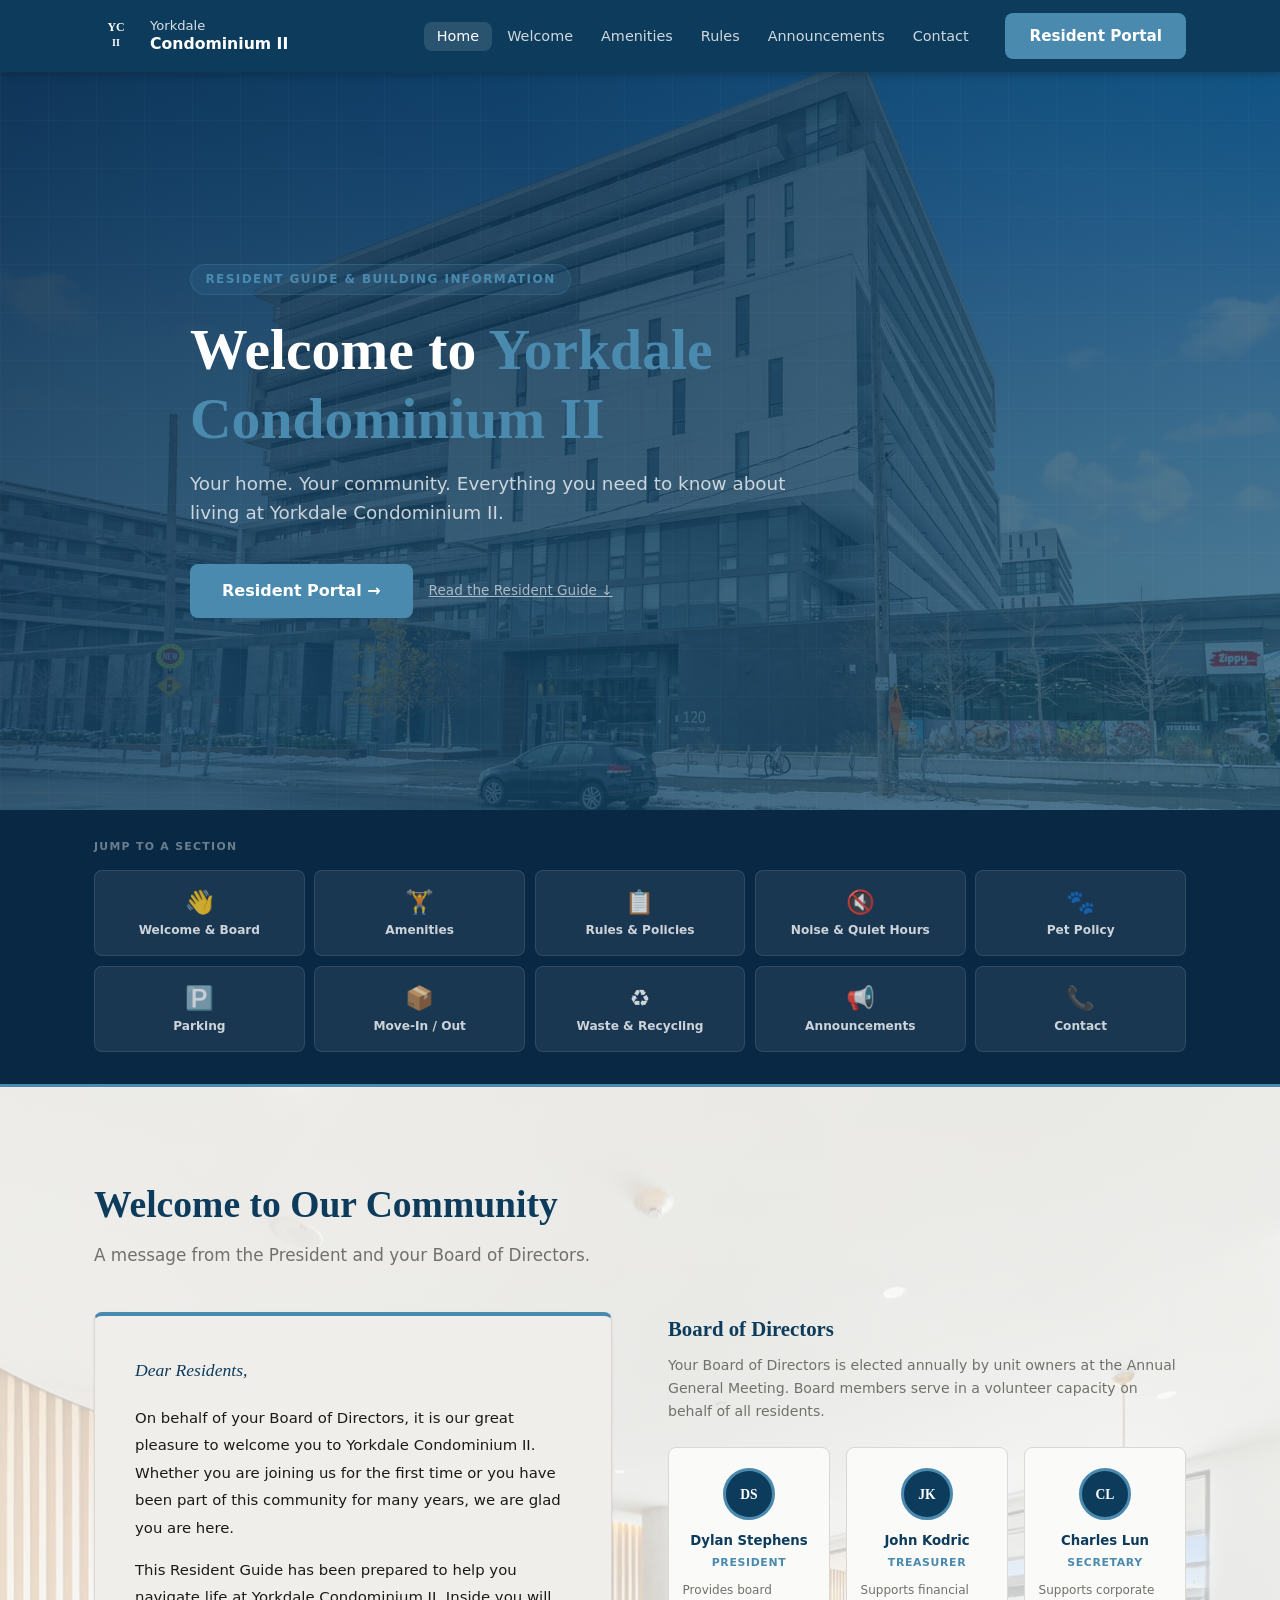
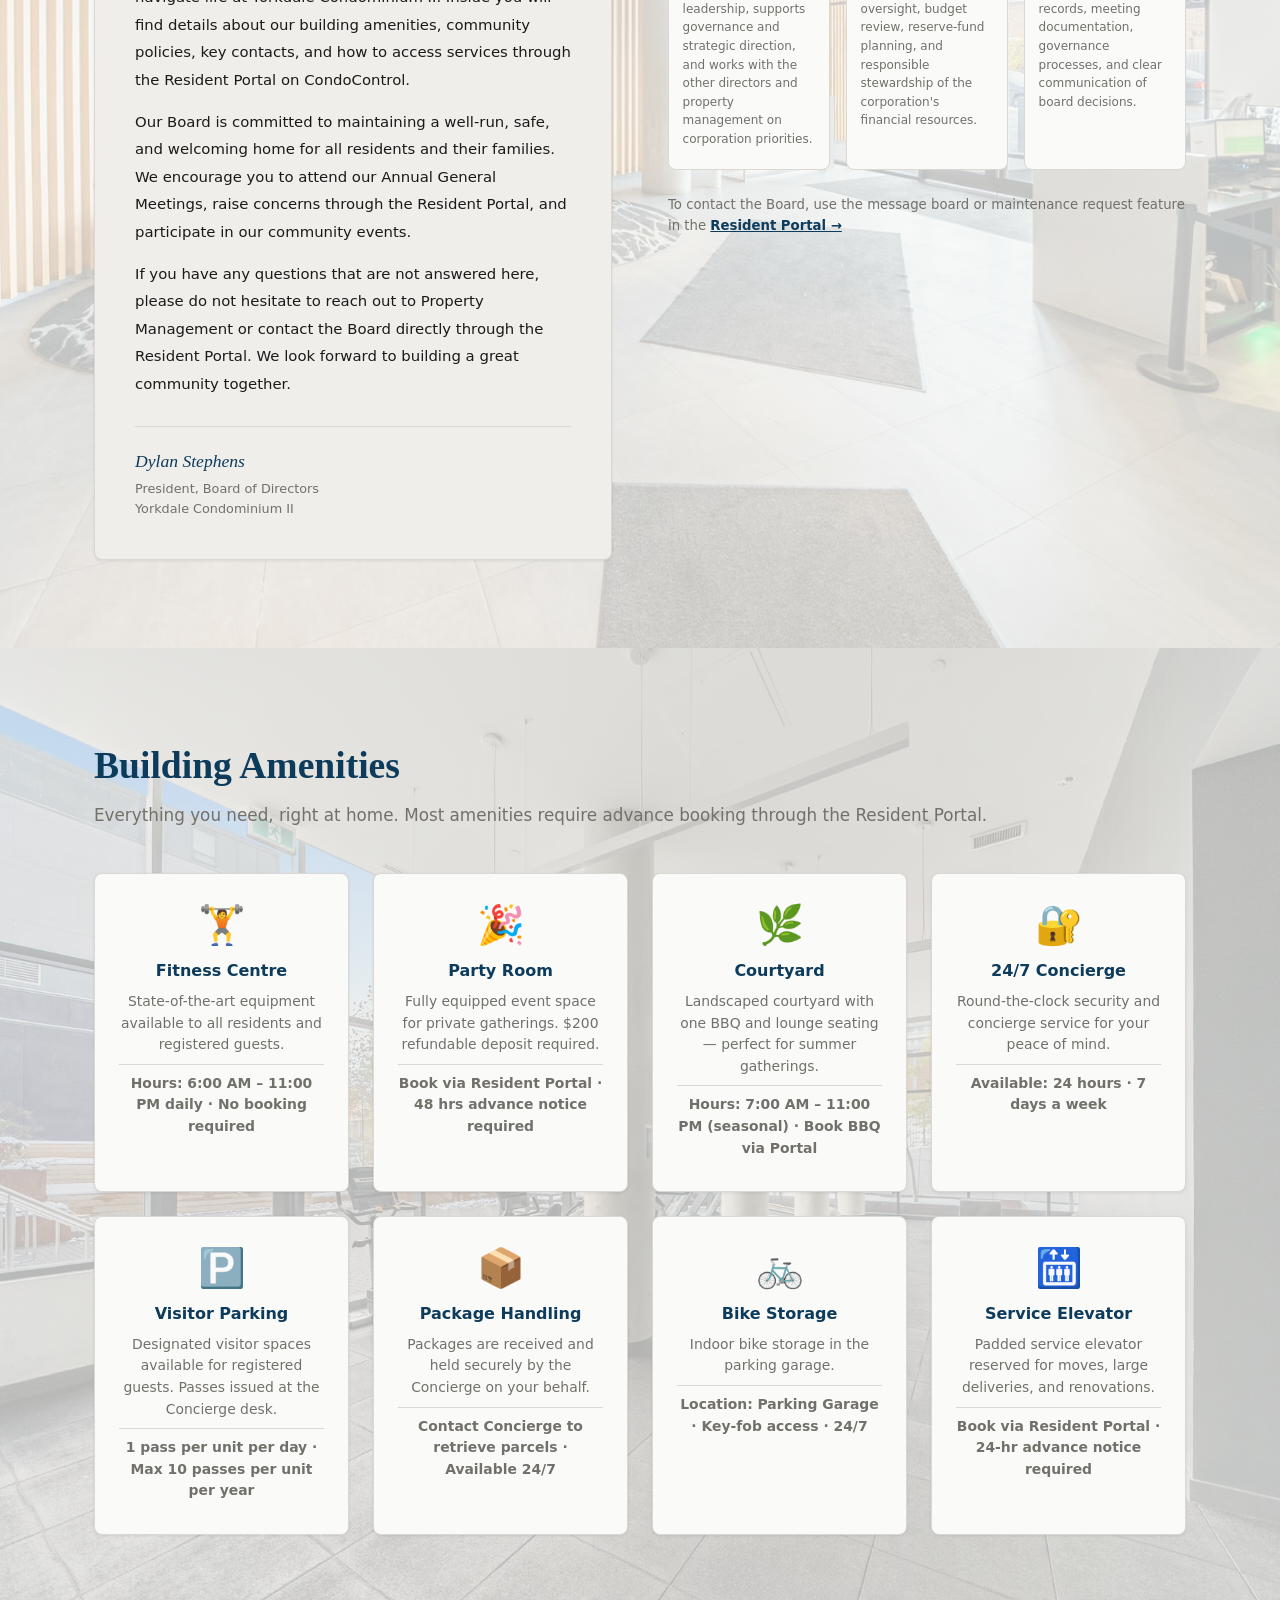
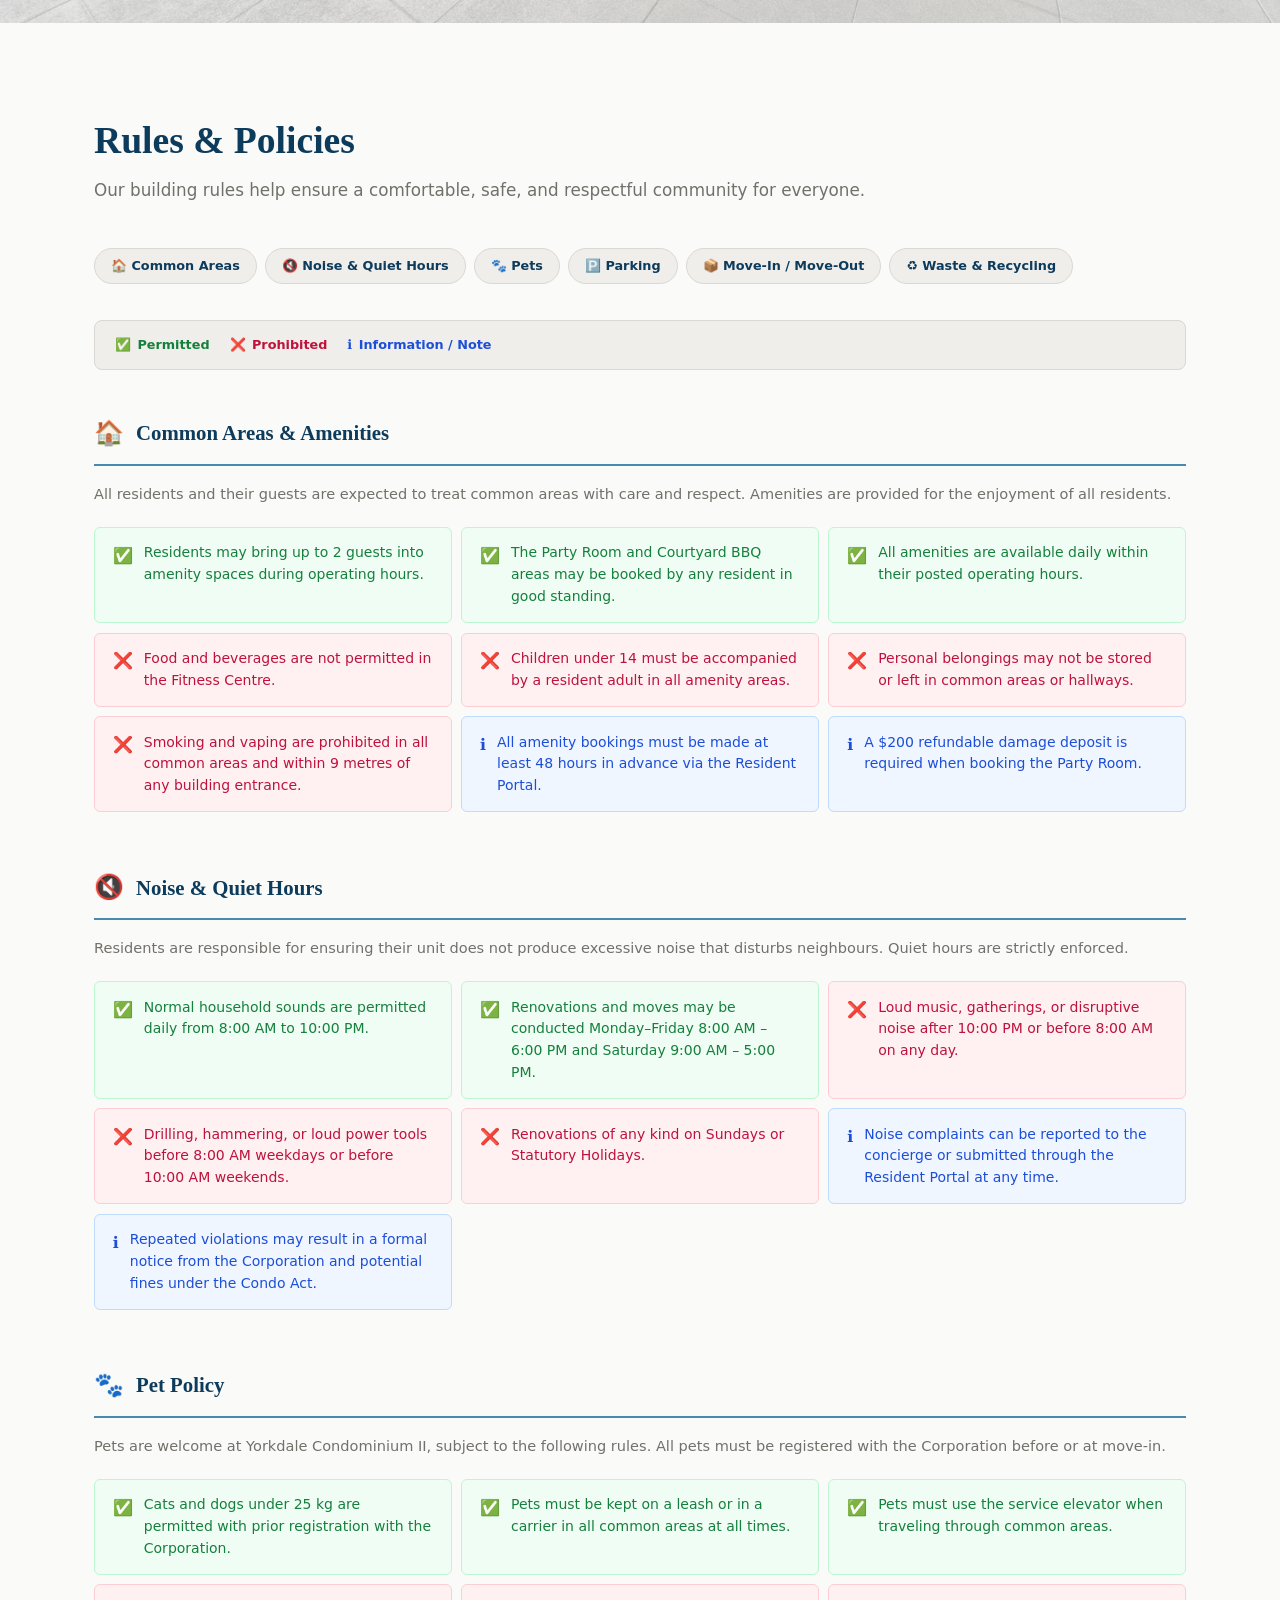
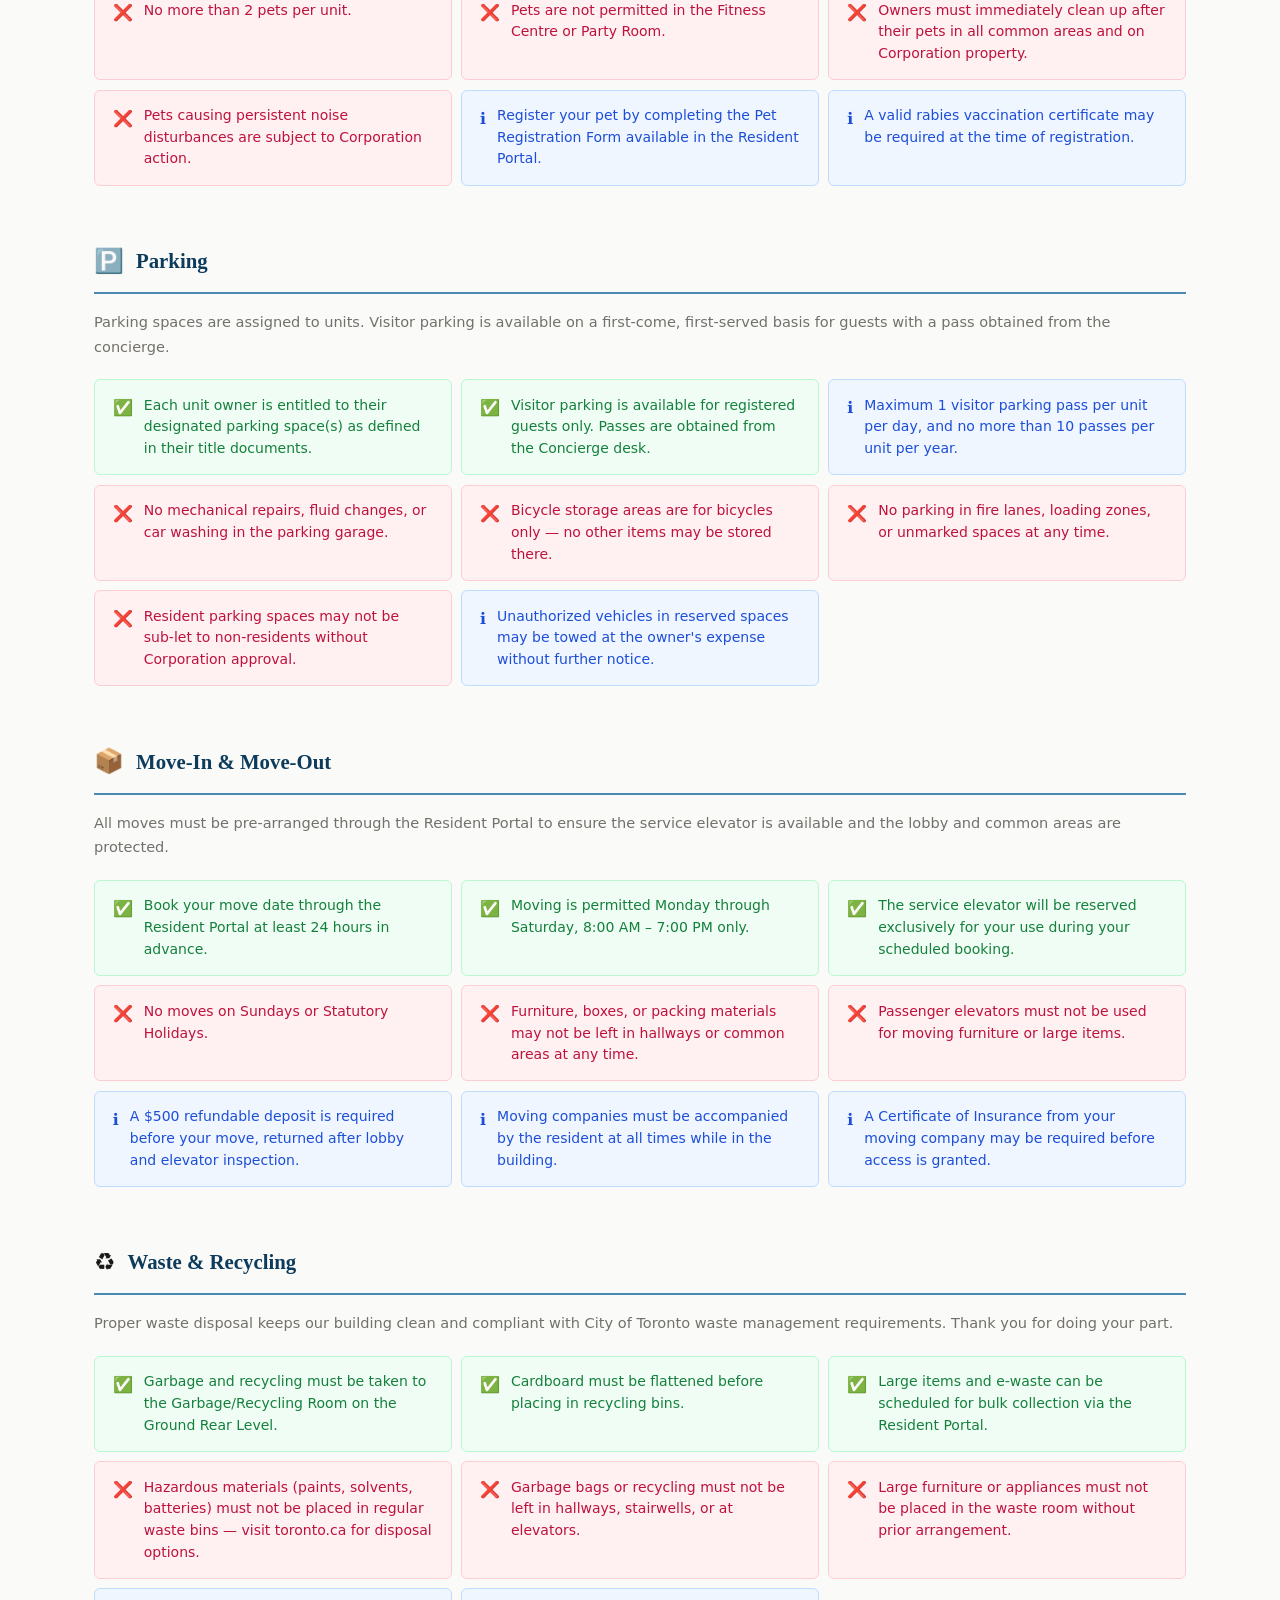
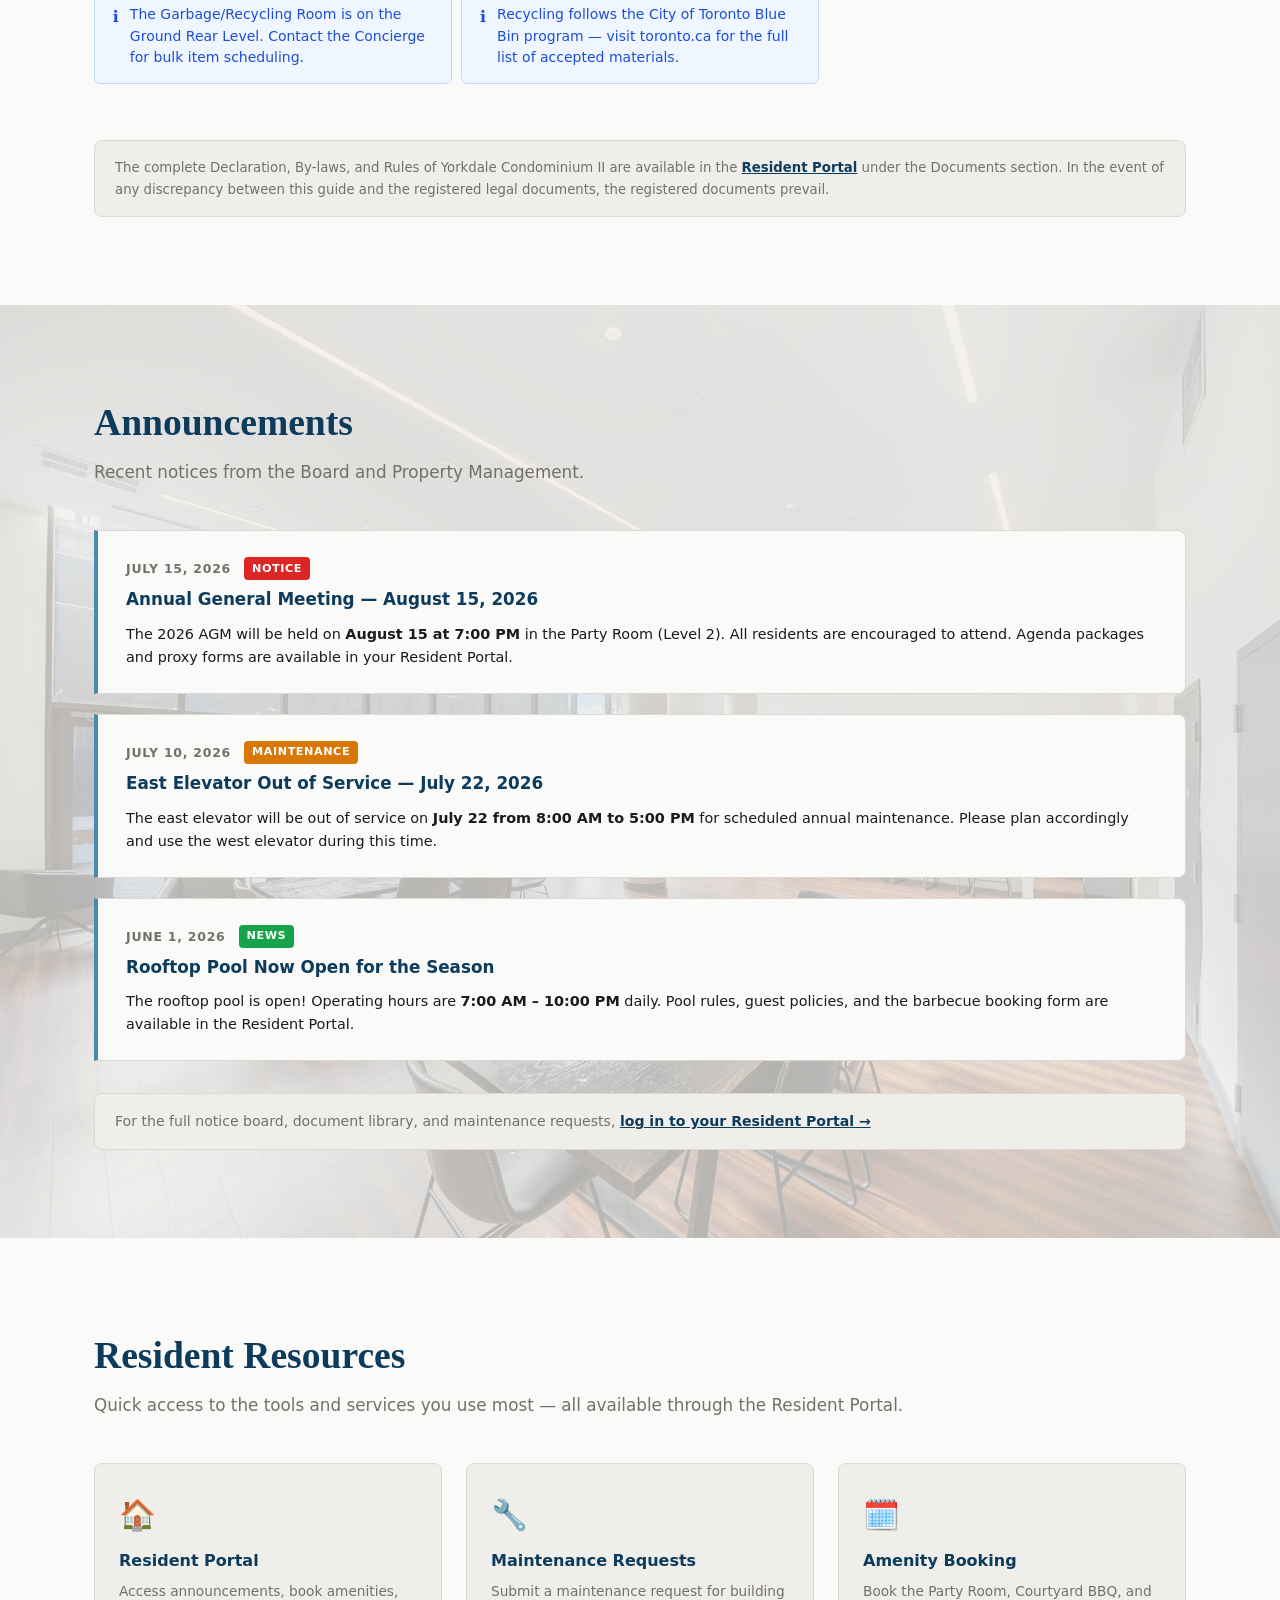
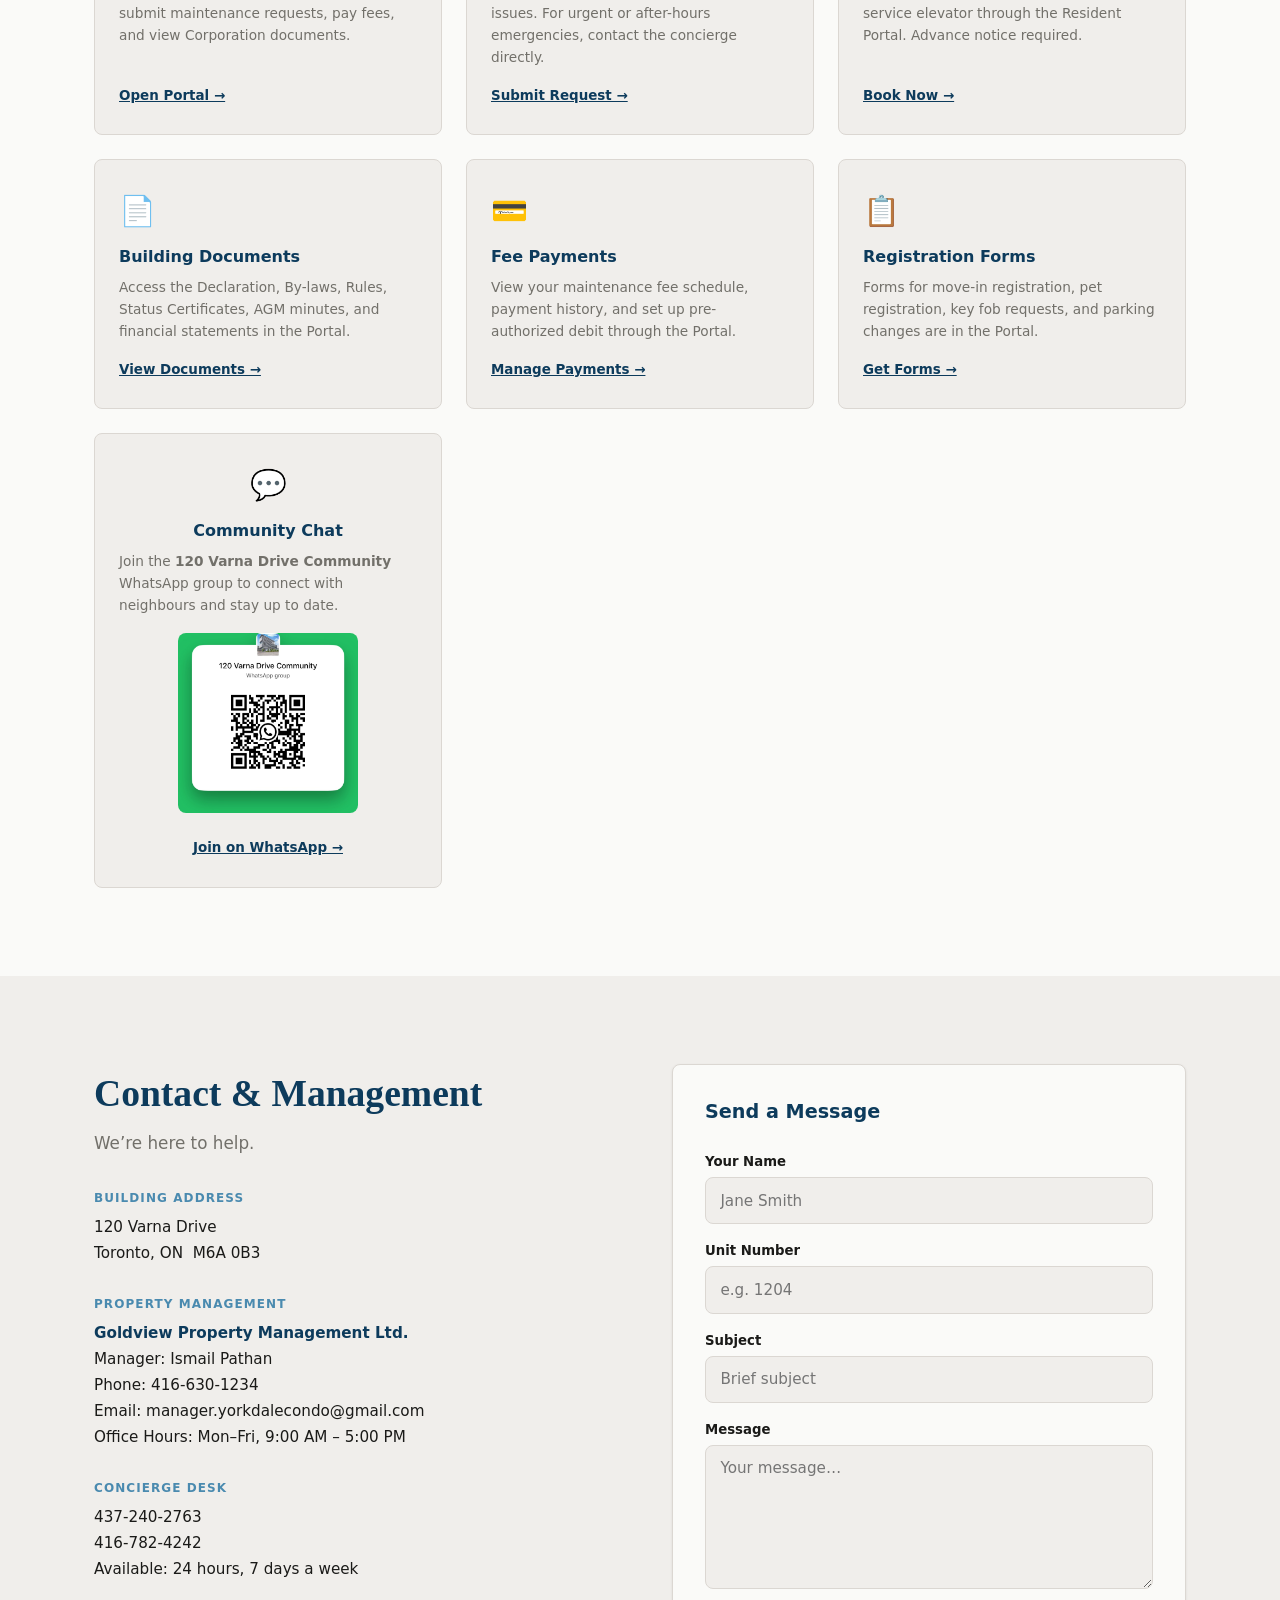
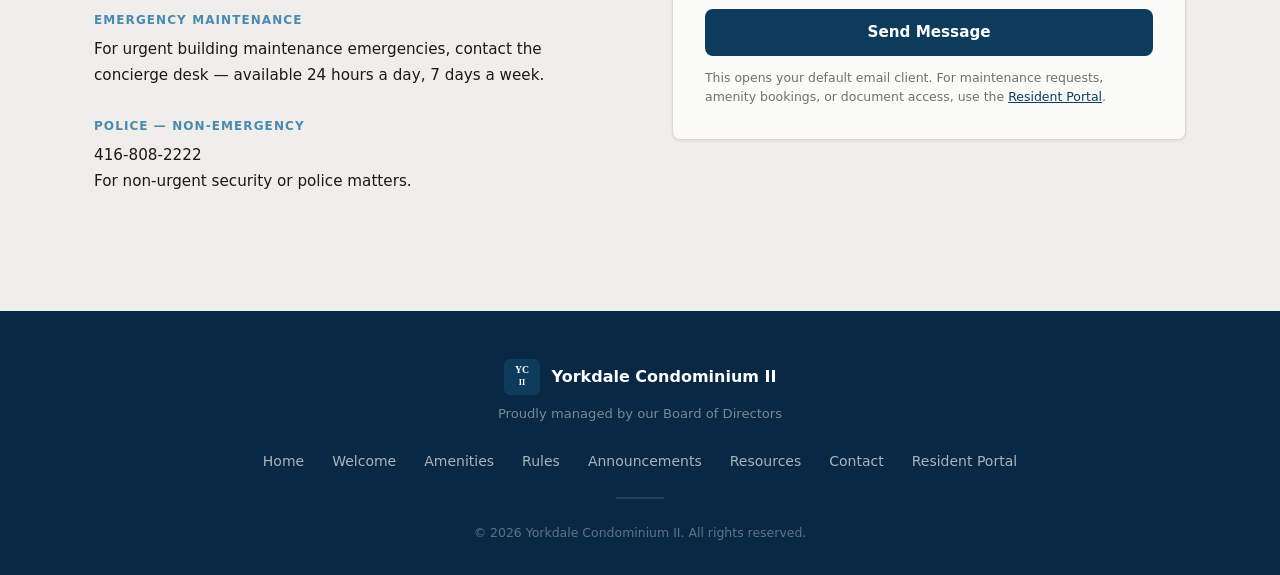
==== commit af6cf6bb: "Add board member descriptions and correct Treasurer/Secretary roles Co-Authored-By: Claude Sonnet 4." ====
--- a/index.html
+++ b/index.html
@@ -127,16 +127,19 @@
               <div class="board-avatar">DS</div>
               <h3>Dylan Stephens</h3>
               <p class="board-role">President</p>
+              <p class="board-desc">Provides board leadership, supports governance and strategic direction, and works with the other directors and property management on corporation priorities.</p>
             </div>
             <div class="board-card">
               <div class="board-avatar">JK</div>
               <h3>John Kodric</h3>
-              <p class="board-role">Secretary</p>
+              <p class="board-role">Treasurer</p>
+              <p class="board-desc">Supports financial oversight, budget review, reserve-fund planning, and responsible stewardship of the corporation's financial resources.</p>
             </div>
             <div class="board-card">
               <div class="board-avatar">CL</div>
               <h3>Charles Lun</h3>
-              <p class="board-role">Treasurer</p>
+              <p class="board-role">Secretary</p>
+              <p class="board-desc">Supports corporate records, meeting documentation, governance processes, and clear communication of board decisions.</p>
             </div>
           </div>
           <p class="contact-board-note">
--- a/css/styles.css
+++ b/css/styles.css
@@ -354,17 +354,17 @@
    ============================================================ */
 #welcome {
   background:
-    linear-gradient(rgba(250,250,248,0.88), rgba(250,250,248,0.88)),
+    linear-gradient(rgba(250,250,248,0.75), rgba(250,250,248,0.75)),
     url('../assets/lobby.jpg') center / cover no-repeat;
 }
 #amenities {
   background:
-    linear-gradient(rgba(240,238,235,0.88), rgba(240,238,235,0.88)),
+    linear-gradient(rgba(240,238,235,0.75), rgba(240,238,235,0.75)),
     url('../assets/fitness-centre.jpg') center / cover no-repeat;
 }
 #announcements {
   background:
-    linear-gradient(rgba(240,238,235,0.90), rgba(240,238,235,0.90)),
+    linear-gradient(rgba(240,238,235,0.75), rgba(240,238,235,0.75)),
     url('../assets/party-room.jpg') center / cover no-repeat;
 }
 
@@ -497,6 +497,13 @@
   text-transform: uppercase;
   letter-spacing: 0.06em;
   margin-top: 0.2rem;
+}
+.board-card .board-desc {
+  font-size: 0.75rem;
+  color: var(--color-muted);
+  line-height: 1.55;
+  margin-top: 0.65rem;
+  text-align: left;
 }
 .contact-board-note { font-size: 0.83rem; color: var(--color-muted); line-height: 1.6; }
 .contact-board-note a { color: var(--color-primary); font-weight: 700; text-decoration: underline; }
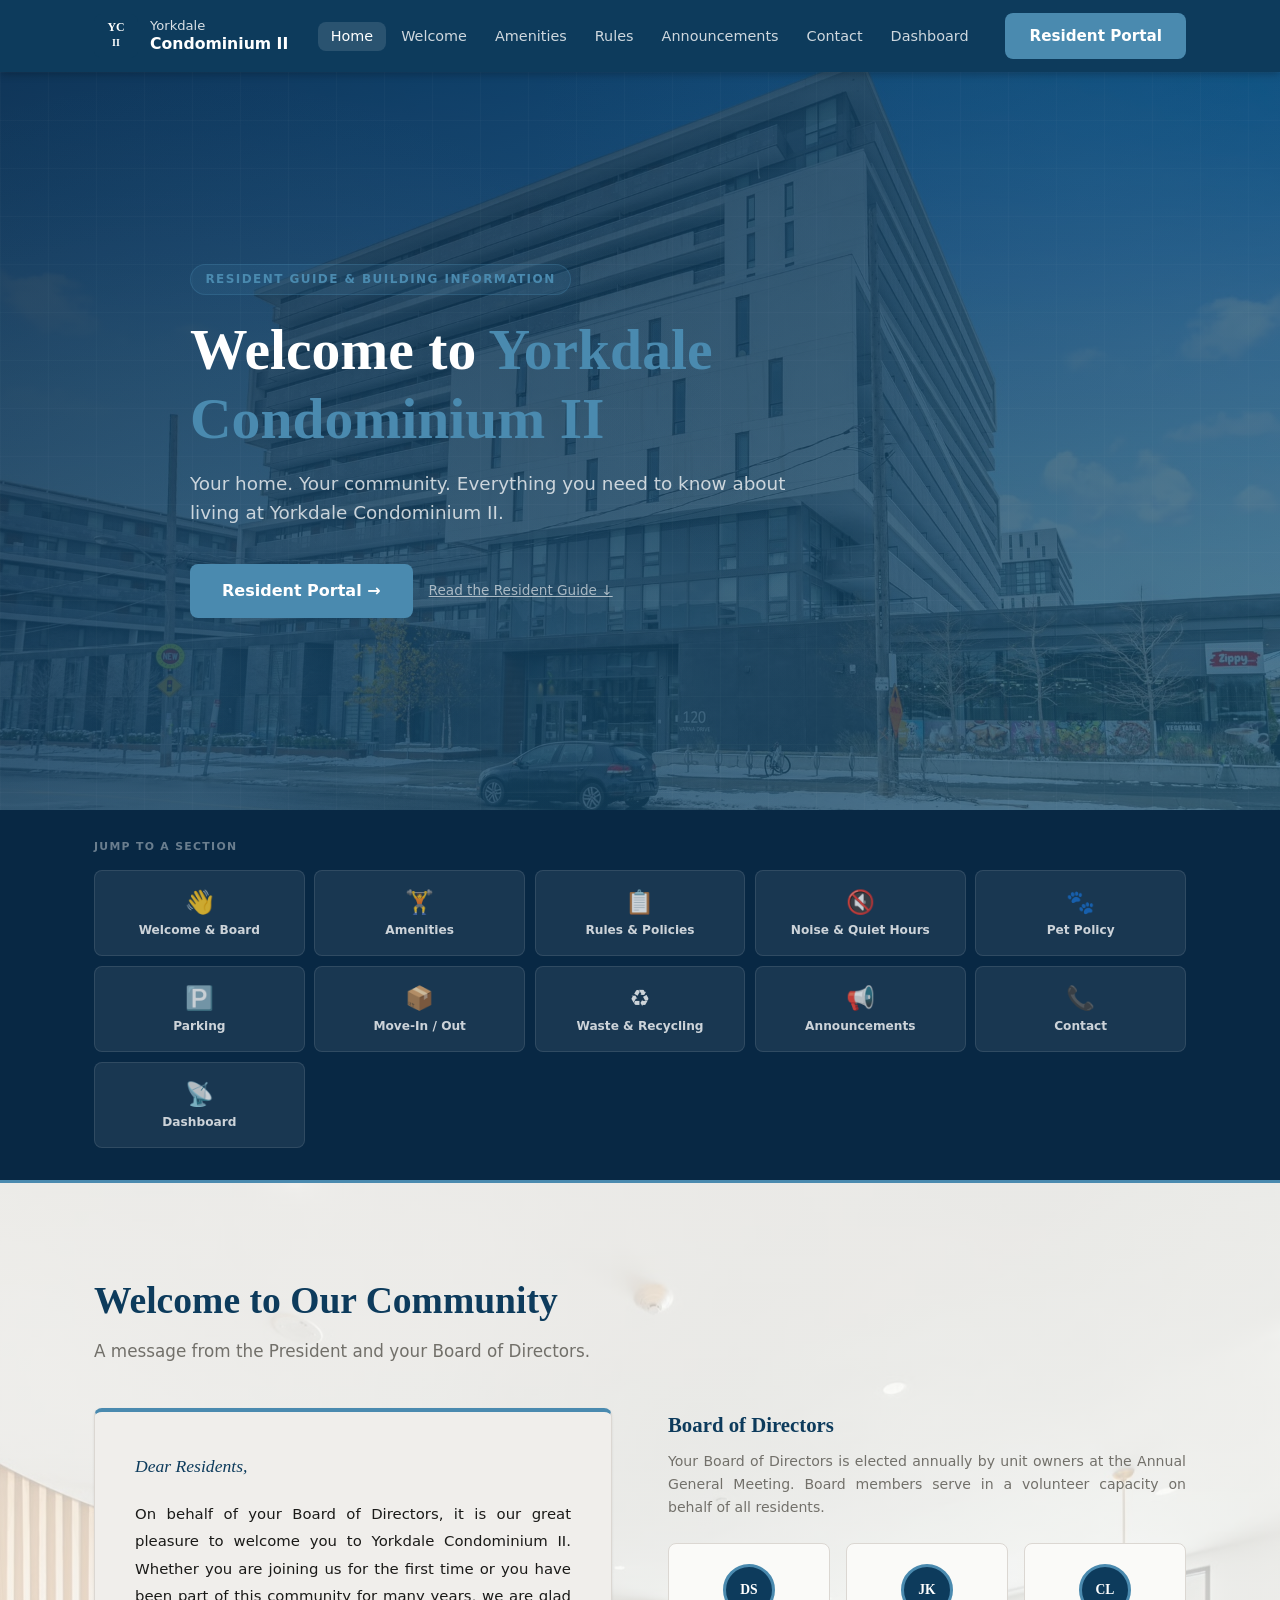
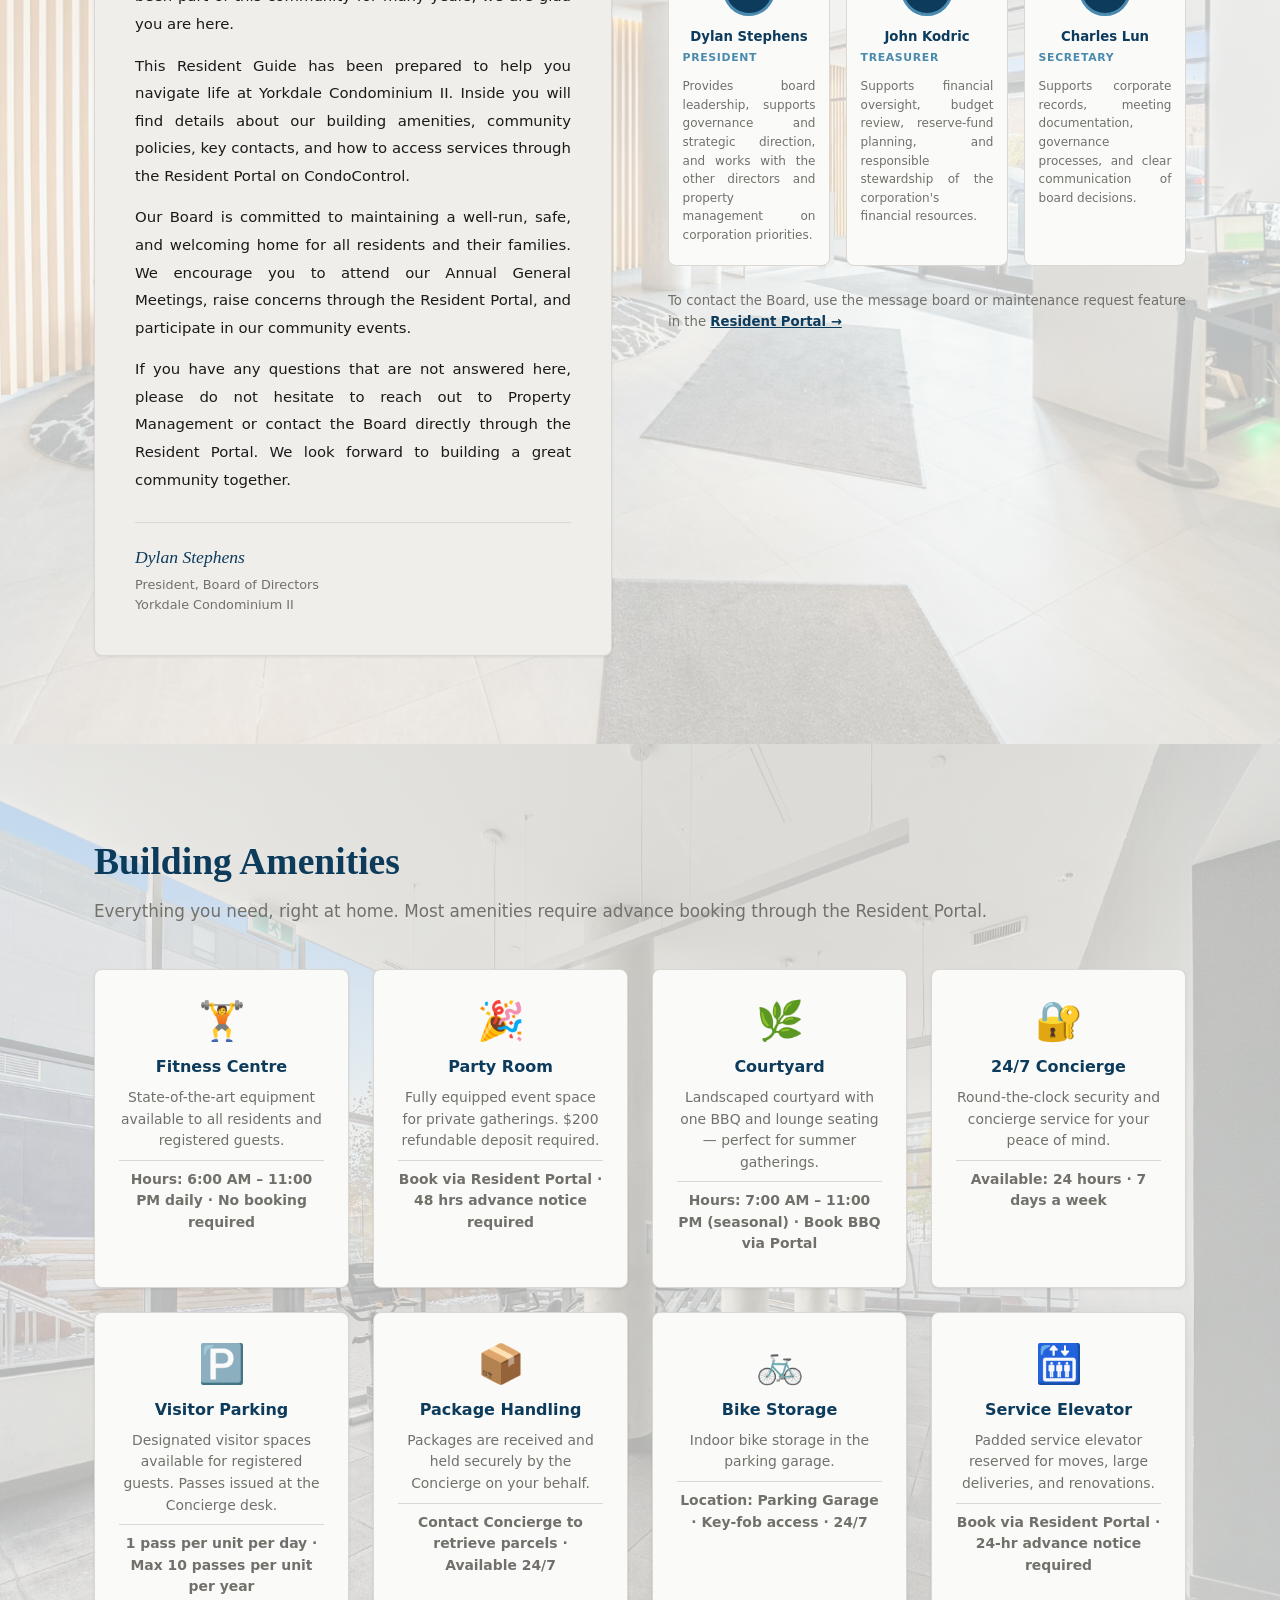
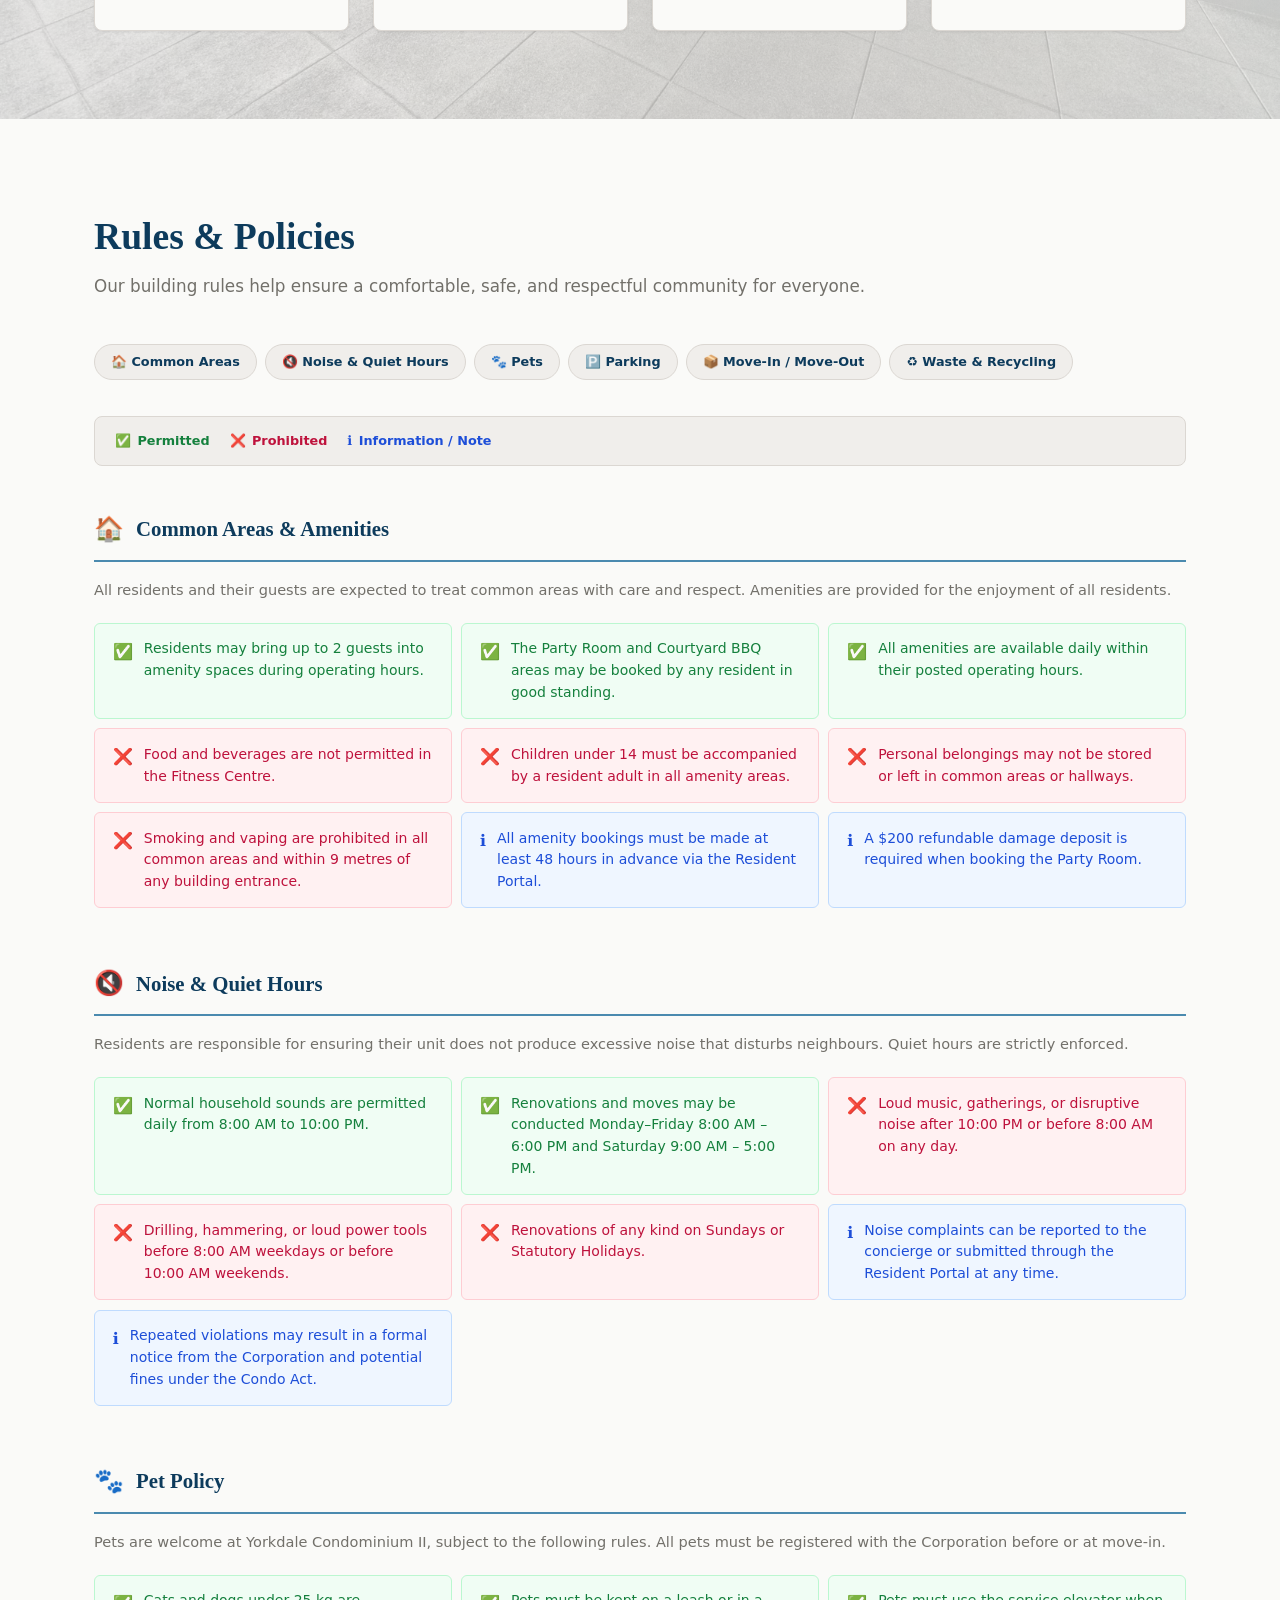
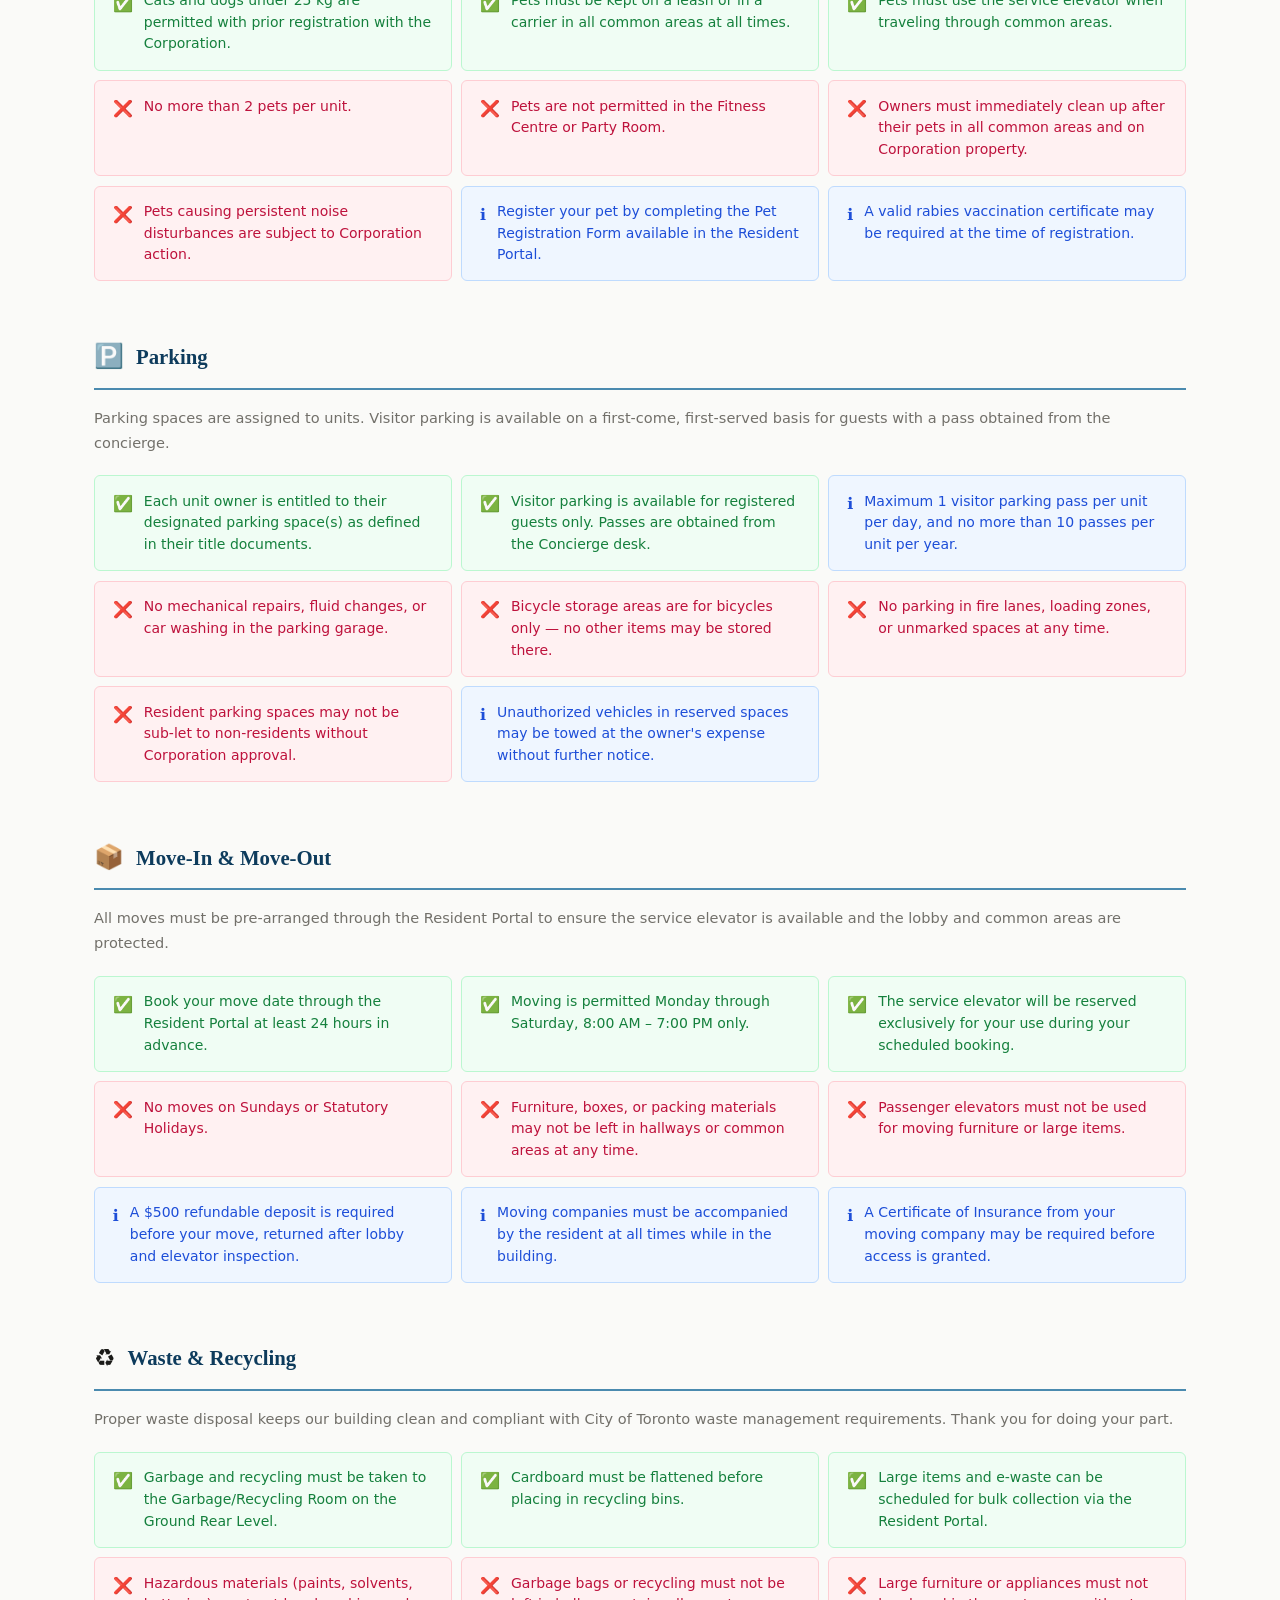
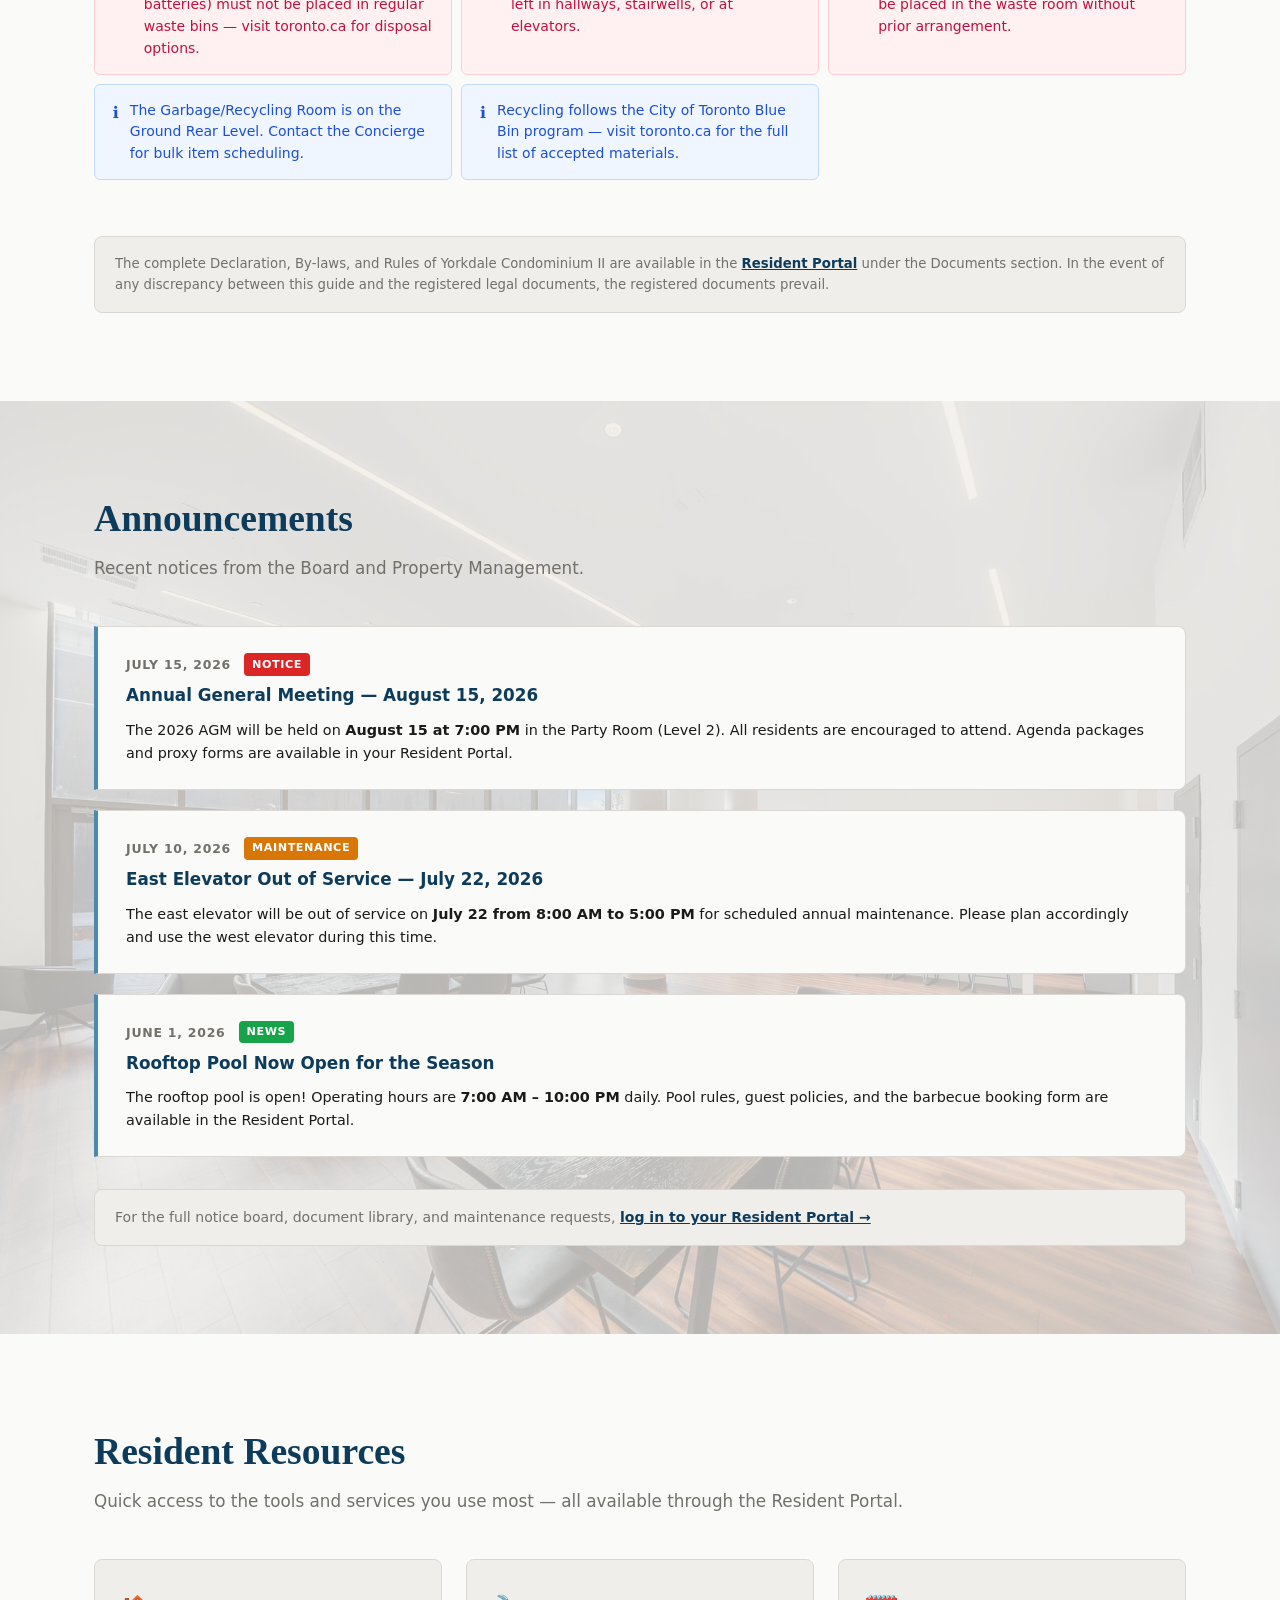
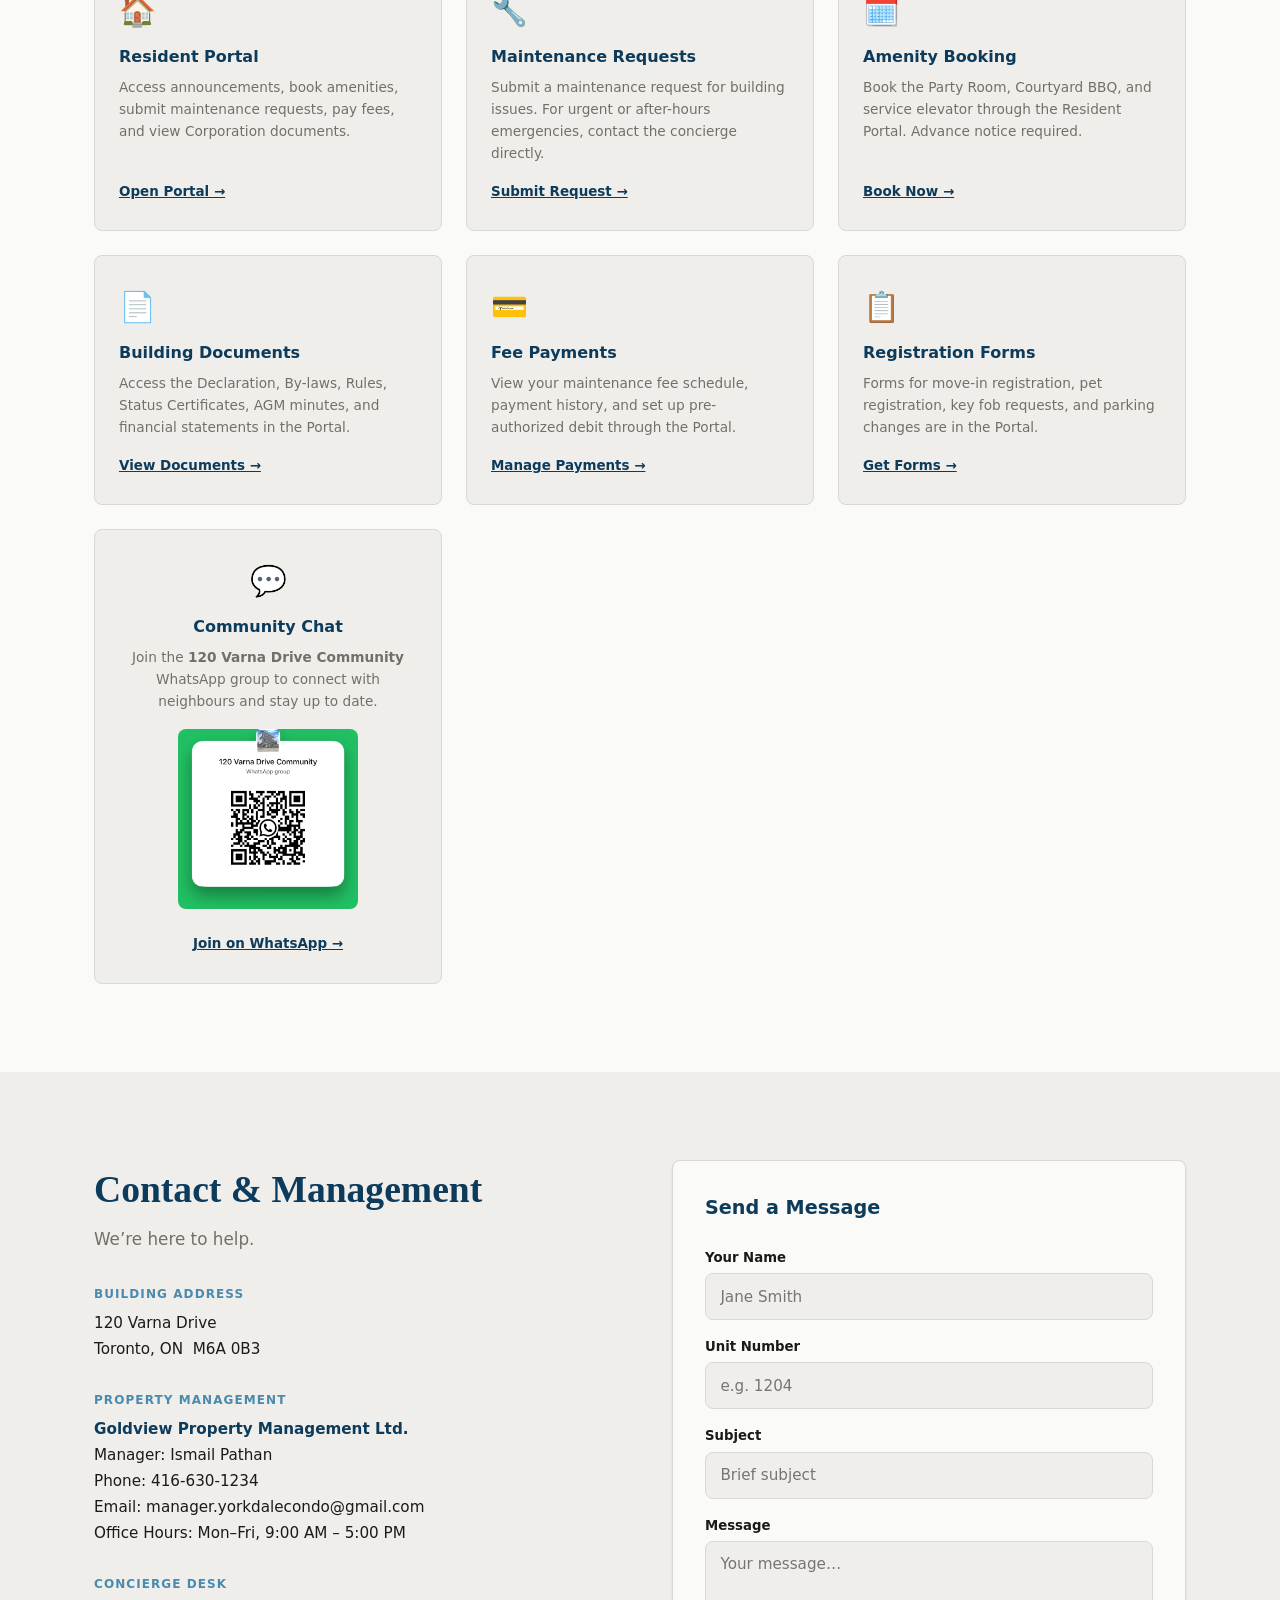
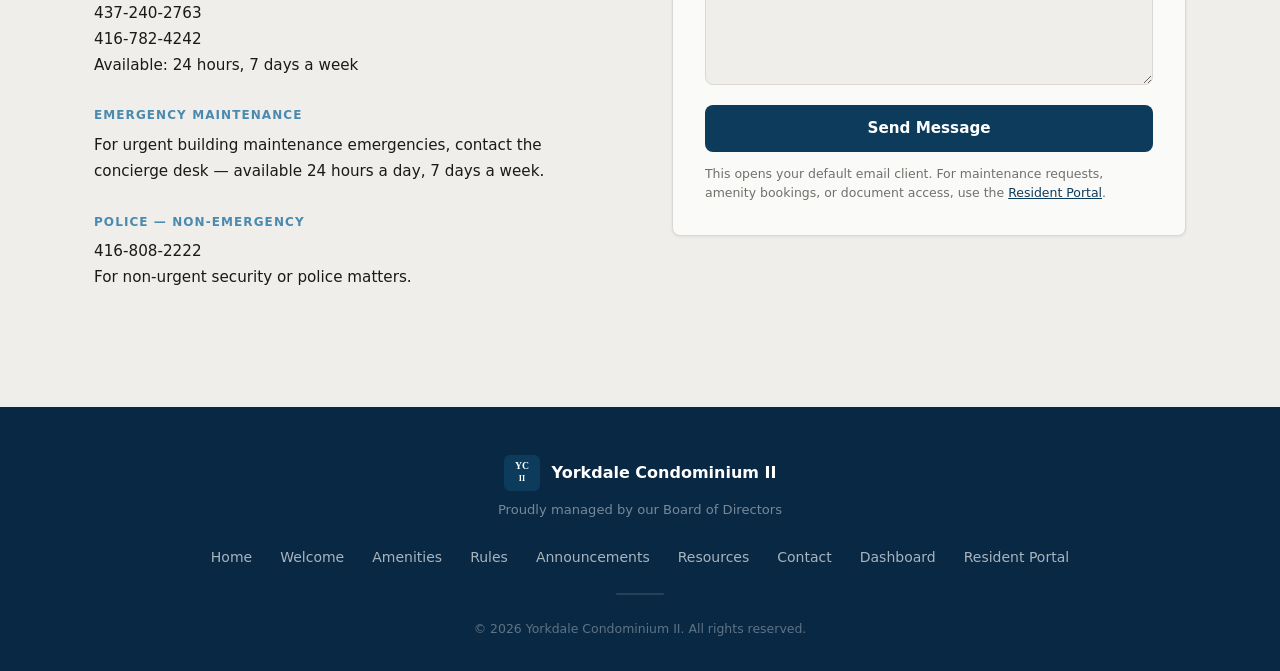
==== commit 8a4b3fdd: "Add live weather and transit dashboard page New page (dashboard.html) with auto-refreshing widgets: " ====
--- a/index.html
+++ b/index.html
@@ -28,6 +28,7 @@
           <li><a href="#rules"         class="nav-link">Rules</a></li>
           <li><a href="#announcements" class="nav-link">Announcements</a></li>
           <li><a href="#contact"       class="nav-link">Contact</a></li>
+          <li><a href="dashboard.html" class="nav-link">Dashboard</a></li>
         </ul>
         <a href="https://app.condocontrol.com/login"
            class="btn btn-accent portal-btn"
@@ -88,6 +89,7 @@
         <a href="#waste"        class="index-card"><span class="index-card-icon">♻️</span><span>Waste &amp; Recycling</span></a>
         <a href="#announcements" class="index-card"><span class="index-card-icon">📢</span><span>Announcements</span></a>
         <a href="#contact"      class="index-card"><span class="index-card-icon">📞</span><span>Contact</span></a>
+        <a href="dashboard.html" class="index-card"><span class="index-card-icon">📡</span><span>Dashboard</span></a>
       </div>
     </div>
   </div>
@@ -602,6 +604,7 @@
           <li><a href="#announcements">Announcements</a></li>
           <li><a href="#resources">Resources</a></li>
           <li><a href="#contact">Contact</a></li>
+          <li><a href="dashboard.html">Dashboard</a></li>
           <li><a href="https://app.condocontrol.com/login" target="_blank" rel="noopener noreferrer">Resident Portal</a></li>
         </ul>
       </nav>
--- a/css/styles.css
+++ b/css/styles.css
@@ -27,6 +27,7 @@
 [hidden] { display: none !important; }
 html { scroll-behavior: smooth; }
 body { font-family: var(--font-body); color: var(--color-text); background: var(--color-bg); line-height: 1.6; }
+#welcome p { text-align: justify; }
 img { max-width: 100%; display: block; }
 a { color: inherit; text-decoration: none; }
 ul { list-style: none; }
@@ -489,7 +490,7 @@
   margin: 0 auto 0.75rem;
   border: 3px solid var(--color-accent);
 }
-.board-card h3 { font-size: 0.83rem; font-weight: 700; color: var(--color-primary); line-height: 1.35; }
+.board-card h3 { font-size: 0.83rem; font-weight: 700; color: var(--color-primary); line-height: 1.35; text-align: center; }
 .board-card .board-role {
   font-size: 0.68rem;
   color: var(--color-accent);
@@ -497,13 +498,13 @@
   text-transform: uppercase;
   letter-spacing: 0.06em;
   margin-top: 0.2rem;
+  text-align: center;
 }
 .board-card .board-desc {
   font-size: 0.75rem;
   color: var(--color-muted);
   line-height: 1.55;
   margin-top: 0.65rem;
-  text-align: left;
 }
 .contact-board-note { font-size: 0.83rem; color: var(--color-muted); line-height: 1.6; }
 .contact-board-note a { color: var(--color-primary); font-weight: 700; text-decoration: underline; }
@@ -631,7 +632,6 @@
 .resource-link:hover { color: var(--color-accent); }
 
 .community-card { align-items: center; text-align: center; }
-.community-card p { text-align: left; }
 .community-qr {
   width: 180px;
   height: 180px;
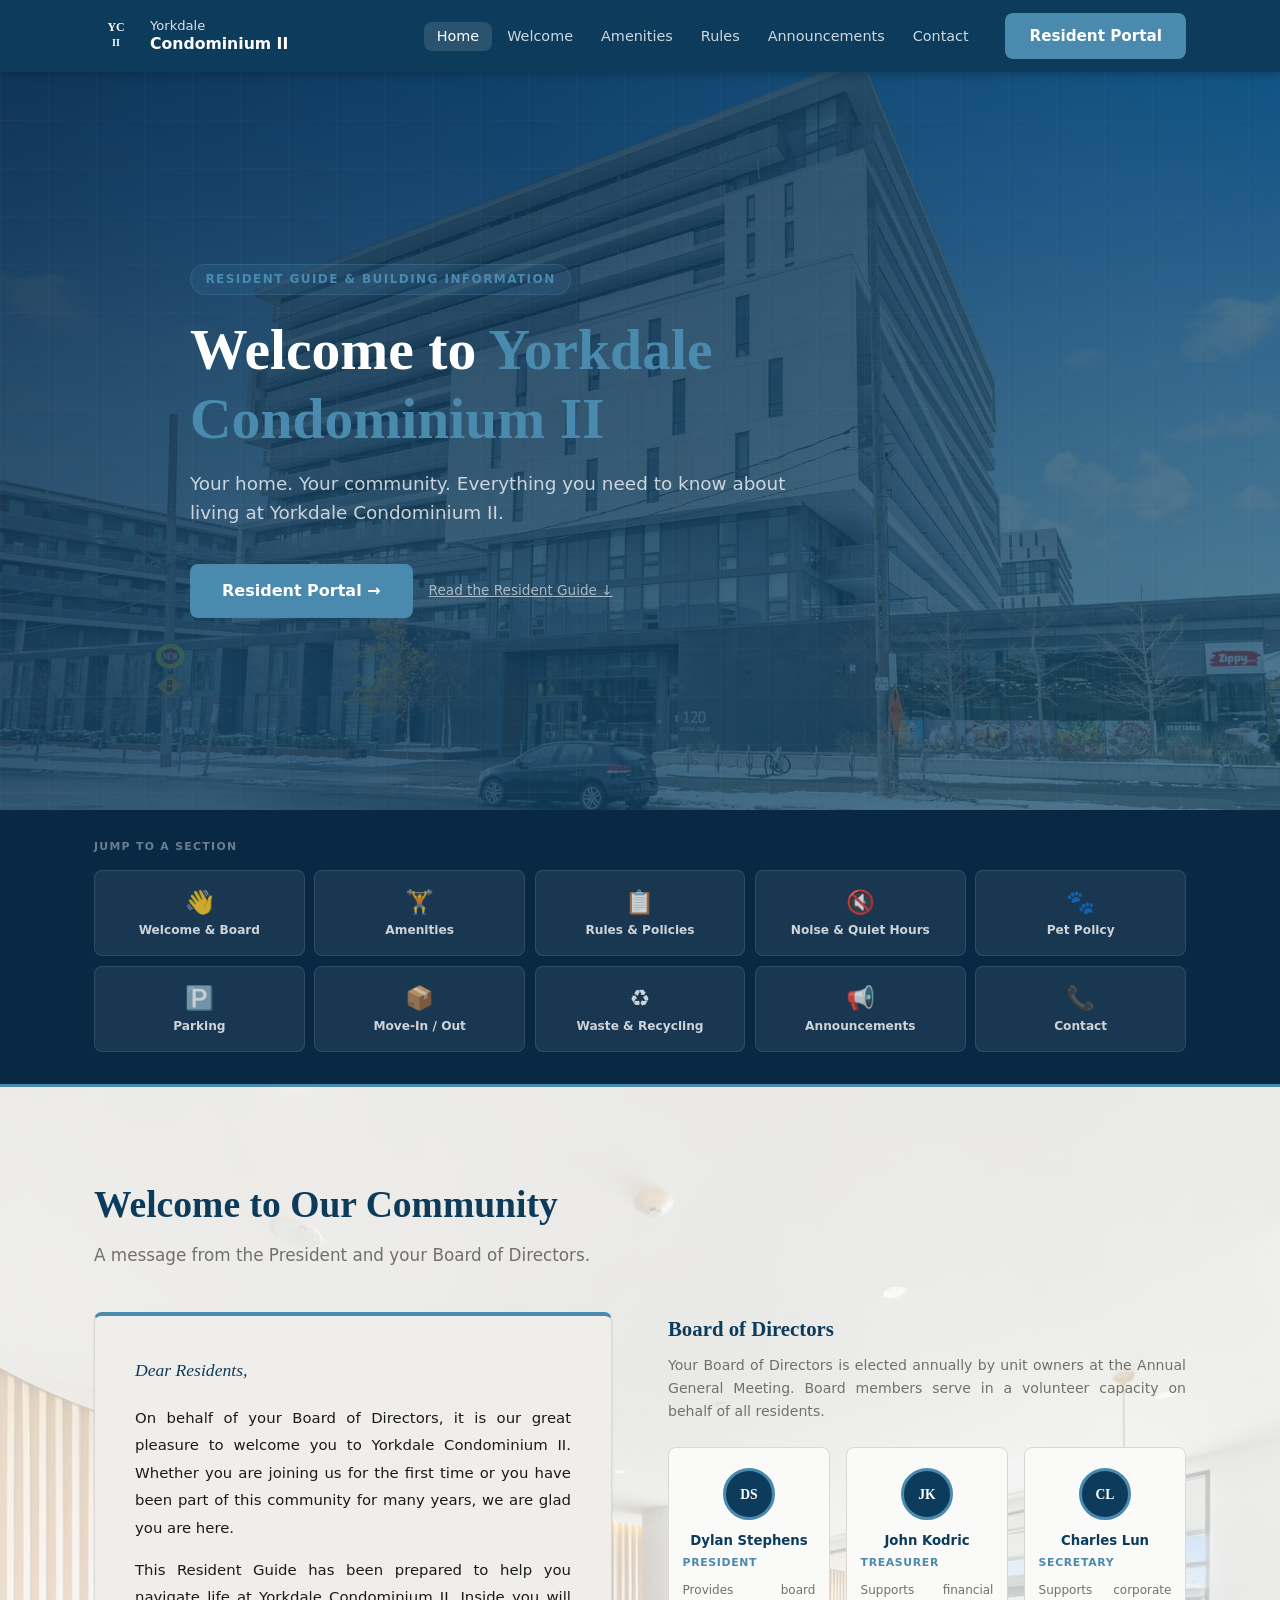
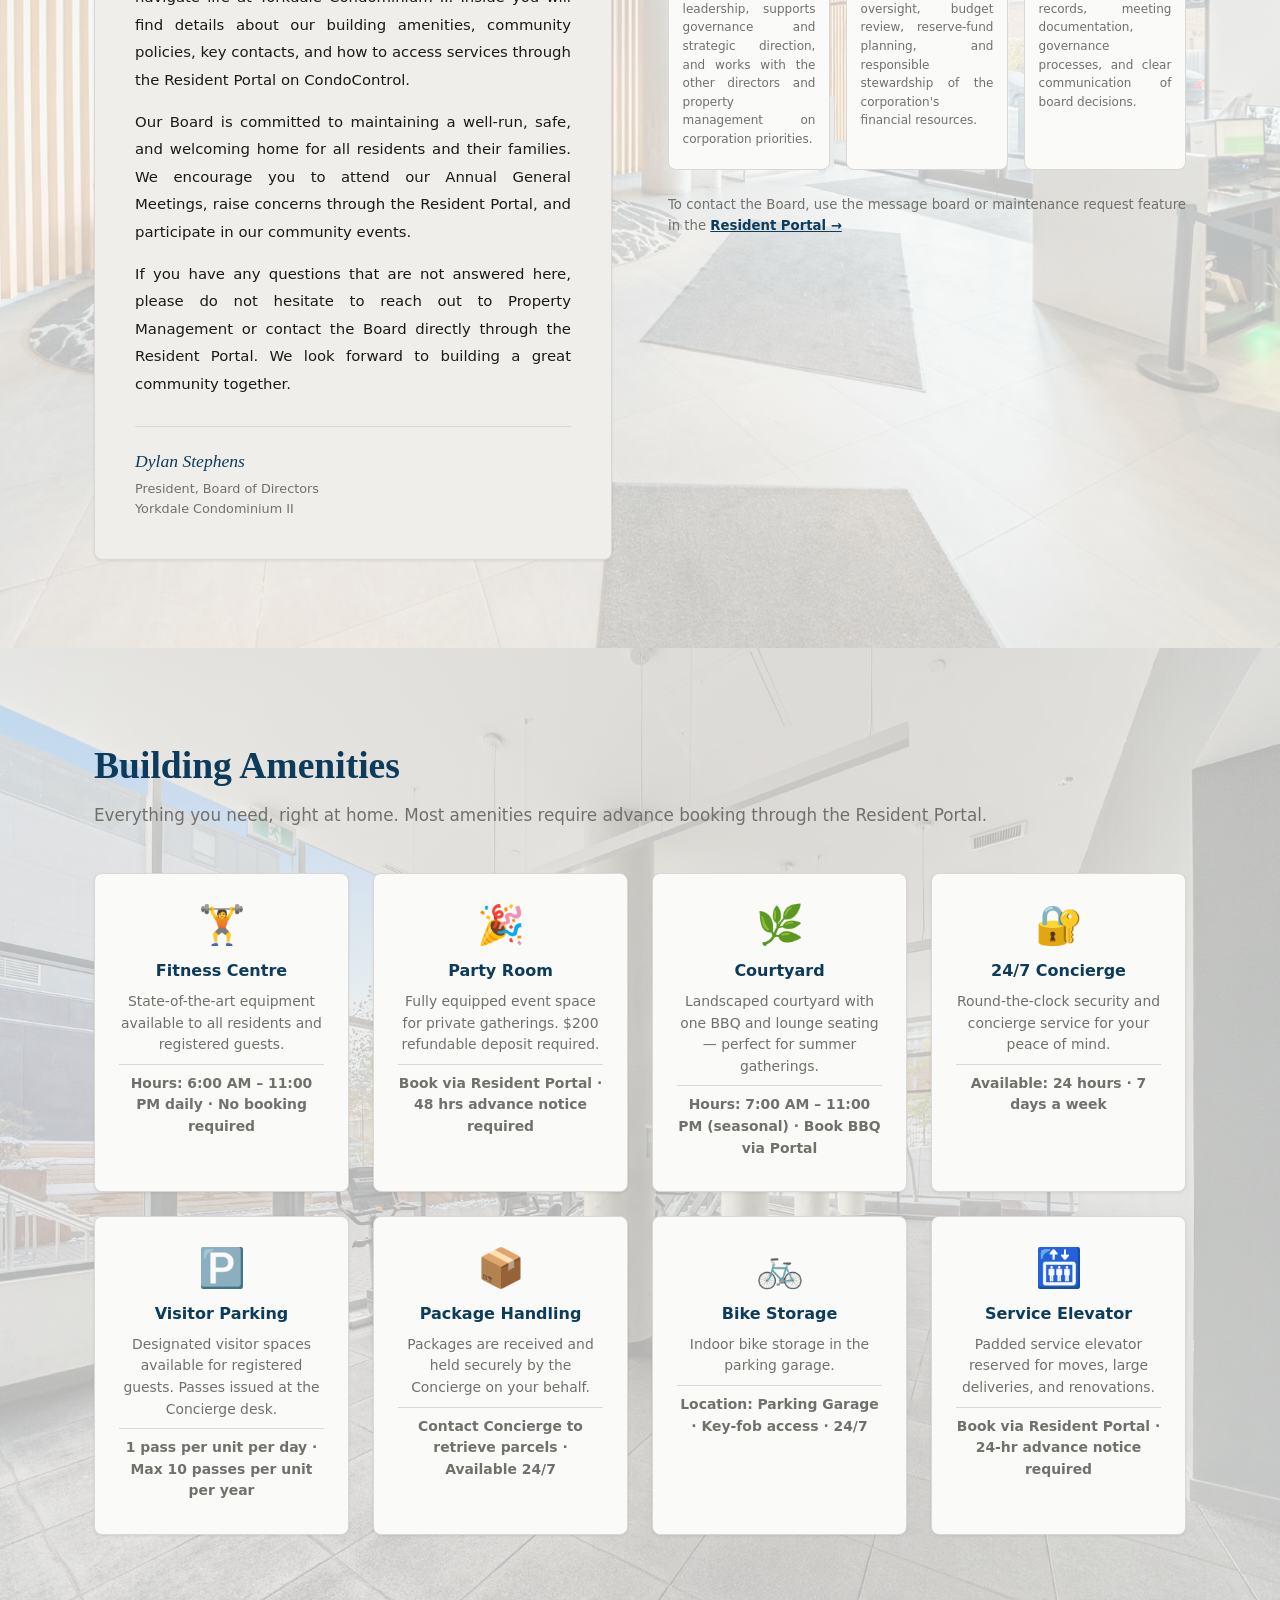
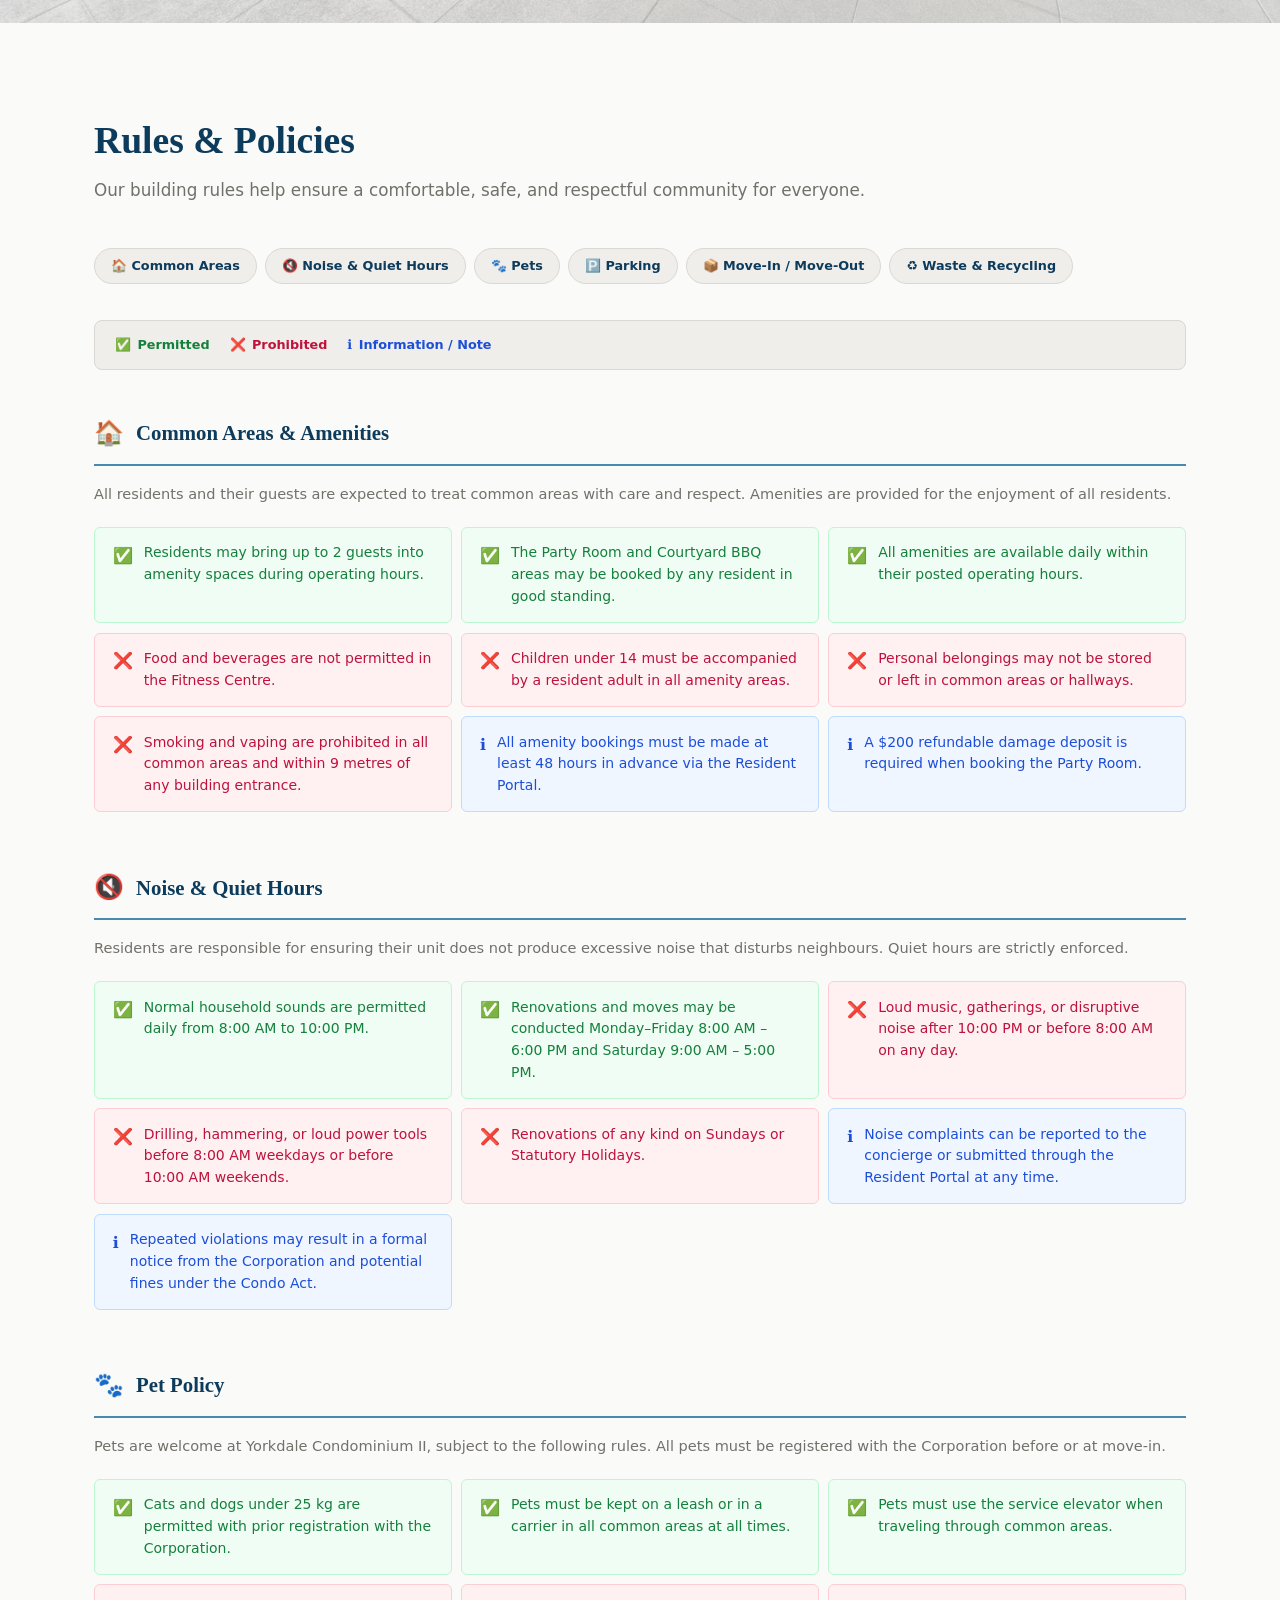
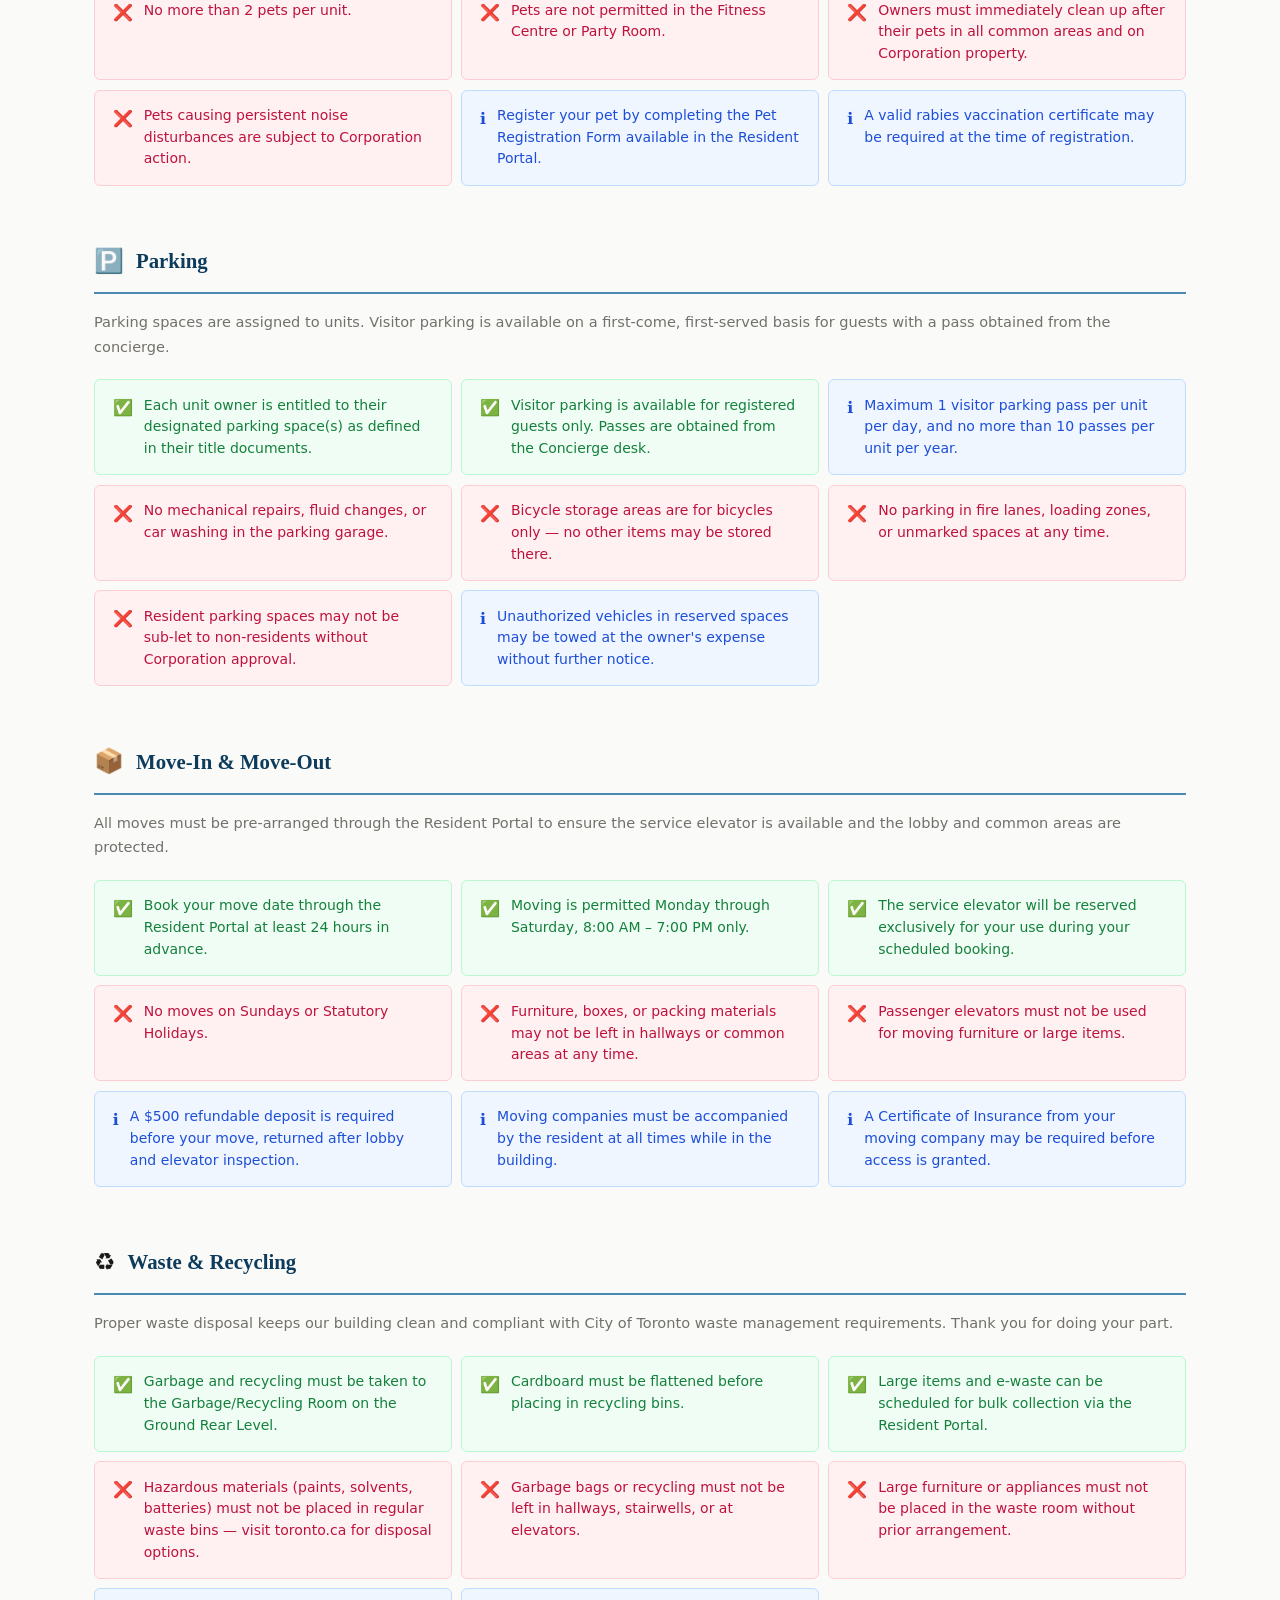
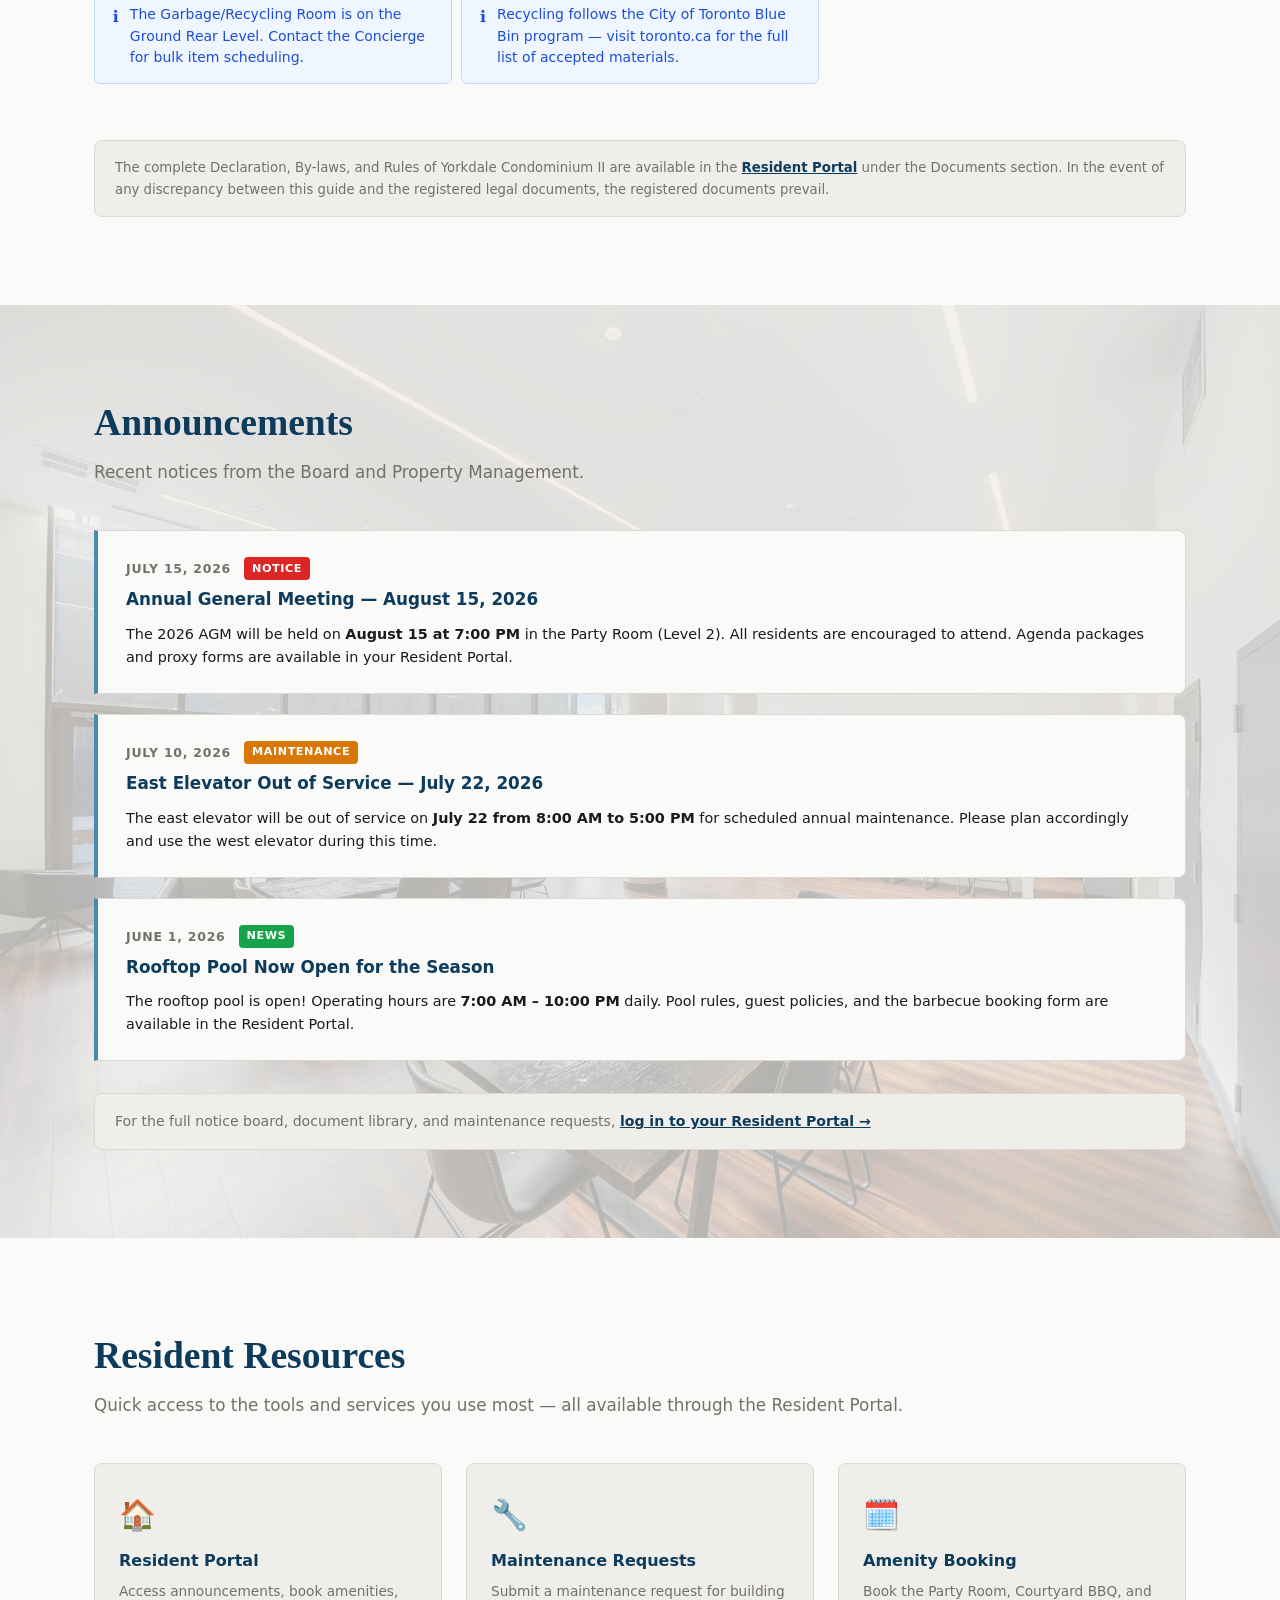
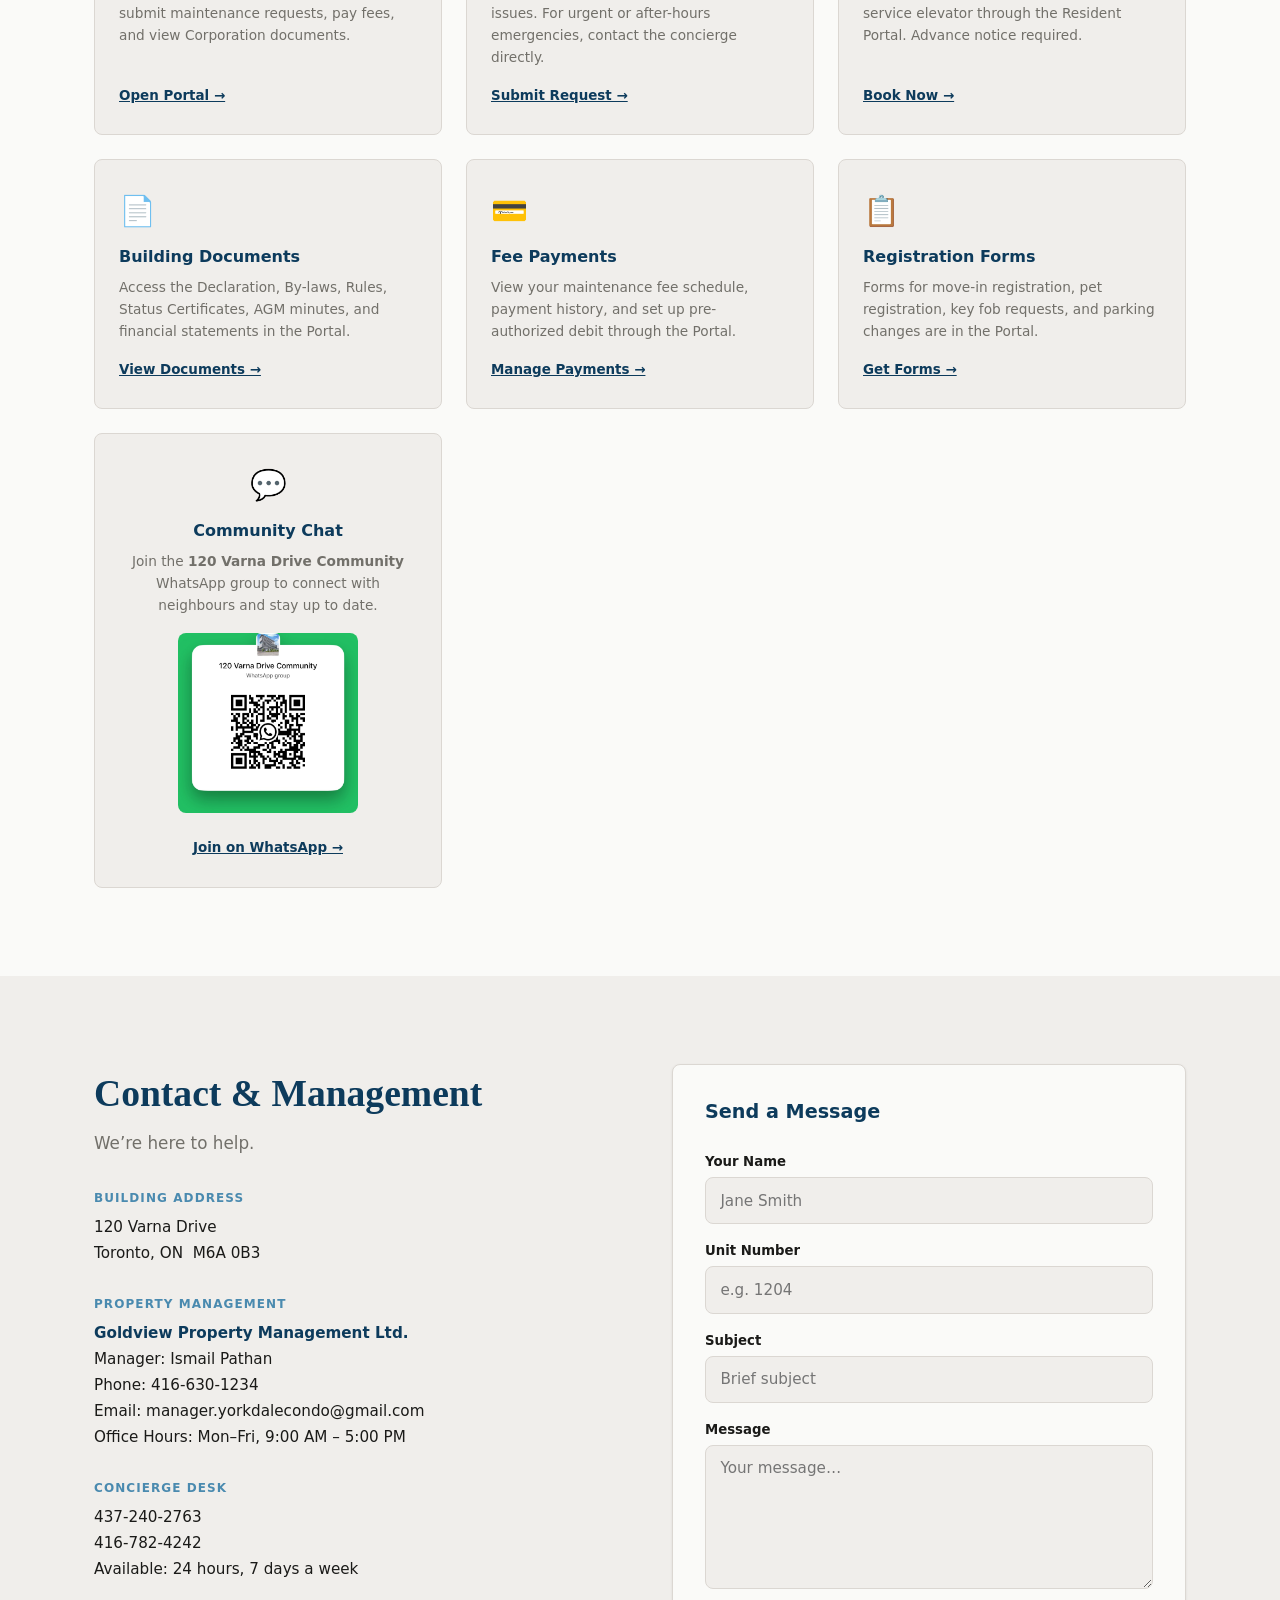
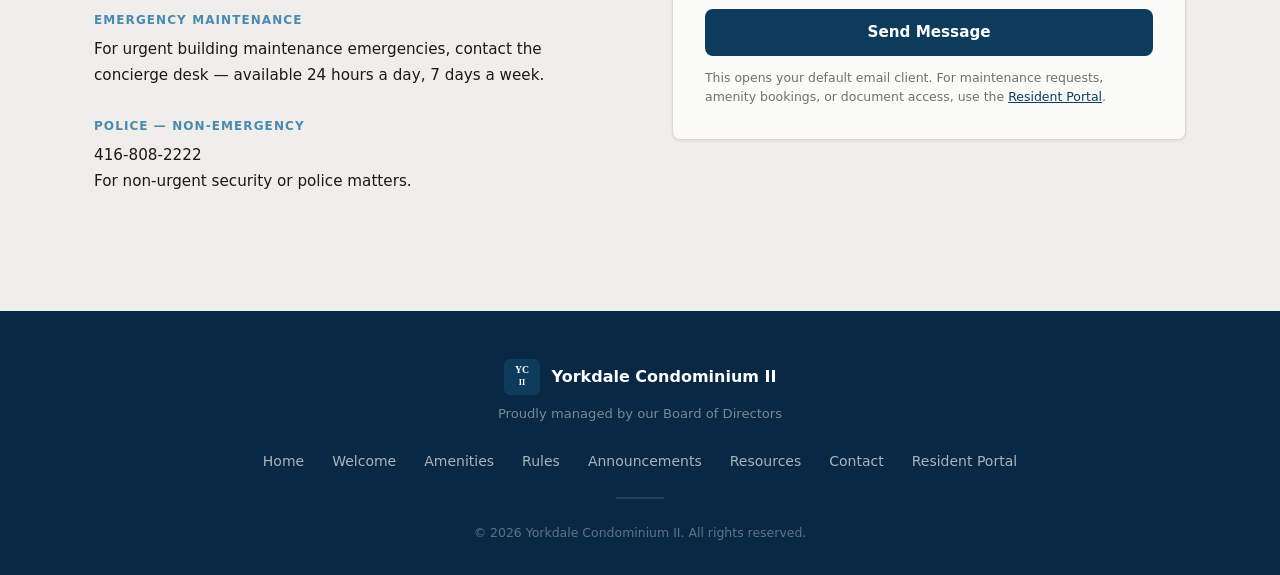
==== commit 036121c7: "Revert dashboard links from main website Dashboard is moving to a separate repository as a standalon" ====
--- a/index.html
+++ b/index.html
@@ -28,7 +28,6 @@
           <li><a href="#rules"         class="nav-link">Rules</a></li>
           <li><a href="#announcements" class="nav-link">Announcements</a></li>
           <li><a href="#contact"       class="nav-link">Contact</a></li>
-          <li><a href="dashboard.html" class="nav-link">Dashboard</a></li>
         </ul>
         <a href="https://app.condocontrol.com/login"
            class="btn btn-accent portal-btn"
@@ -89,7 +88,6 @@
         <a href="#waste"        class="index-card"><span class="index-card-icon">♻️</span><span>Waste &amp; Recycling</span></a>
         <a href="#announcements" class="index-card"><span class="index-card-icon">📢</span><span>Announcements</span></a>
         <a href="#contact"      class="index-card"><span class="index-card-icon">📞</span><span>Contact</span></a>
-        <a href="dashboard.html" class="index-card"><span class="index-card-icon">📡</span><span>Dashboard</span></a>
       </div>
     </div>
   </div>
@@ -604,7 +602,6 @@
           <li><a href="#announcements">Announcements</a></li>
           <li><a href="#resources">Resources</a></li>
           <li><a href="#contact">Contact</a></li>
-          <li><a href="dashboard.html">Dashboard</a></li>
           <li><a href="https://app.condocontrol.com/login" target="_blank" rel="noopener noreferrer">Resident Portal</a></li>
         </ul>
       </nav>
